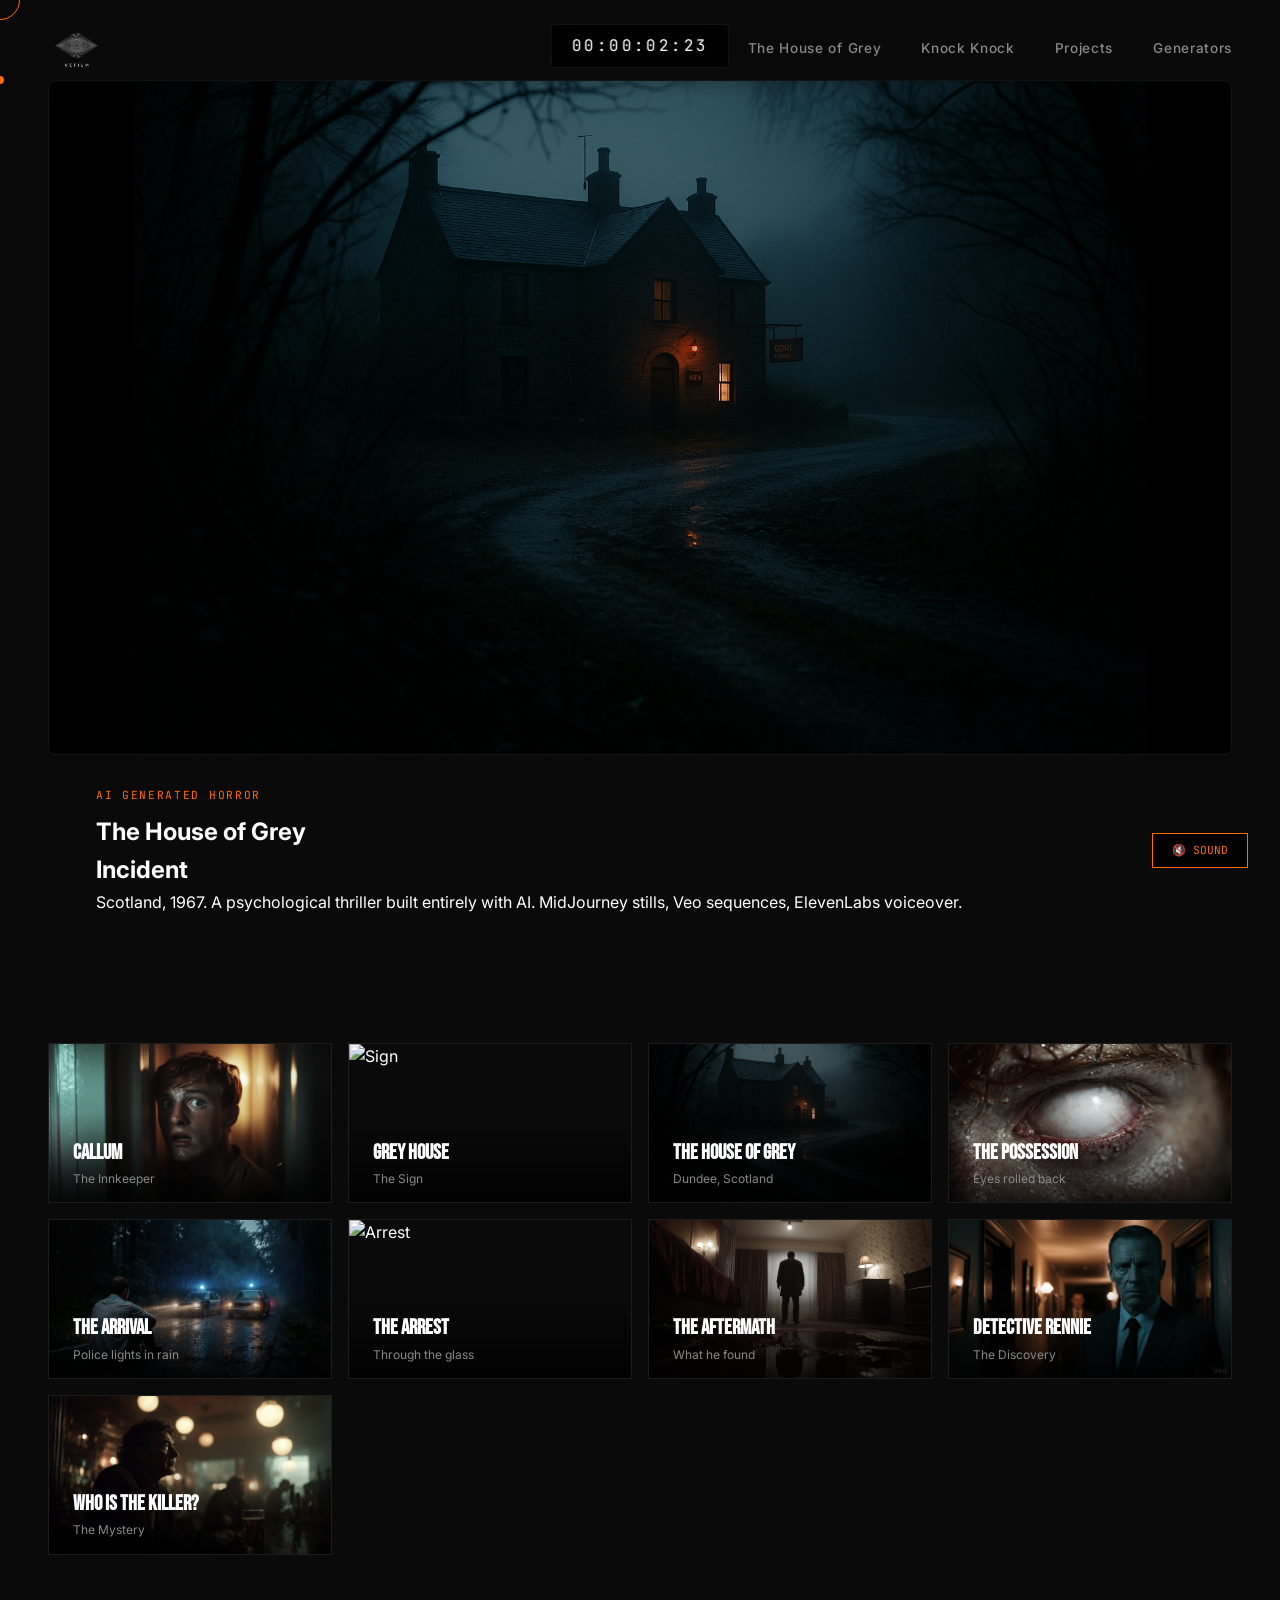
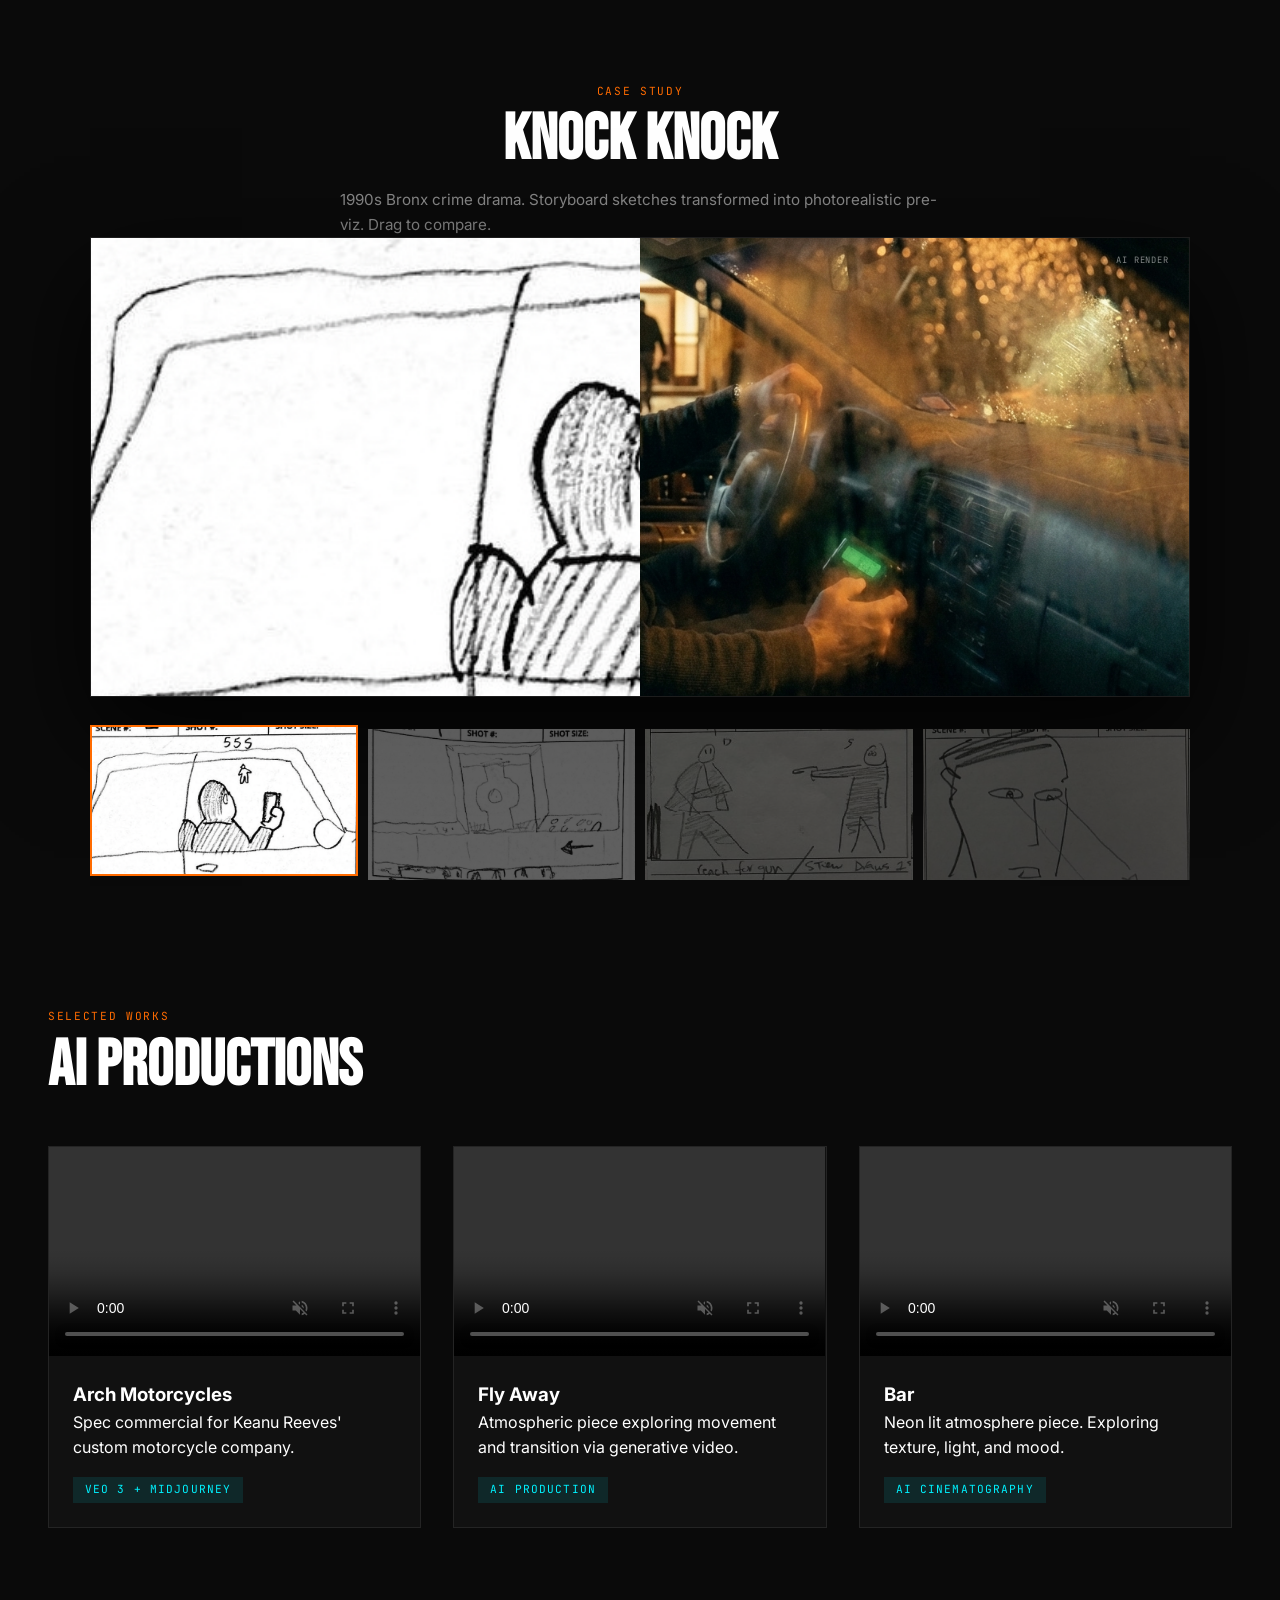
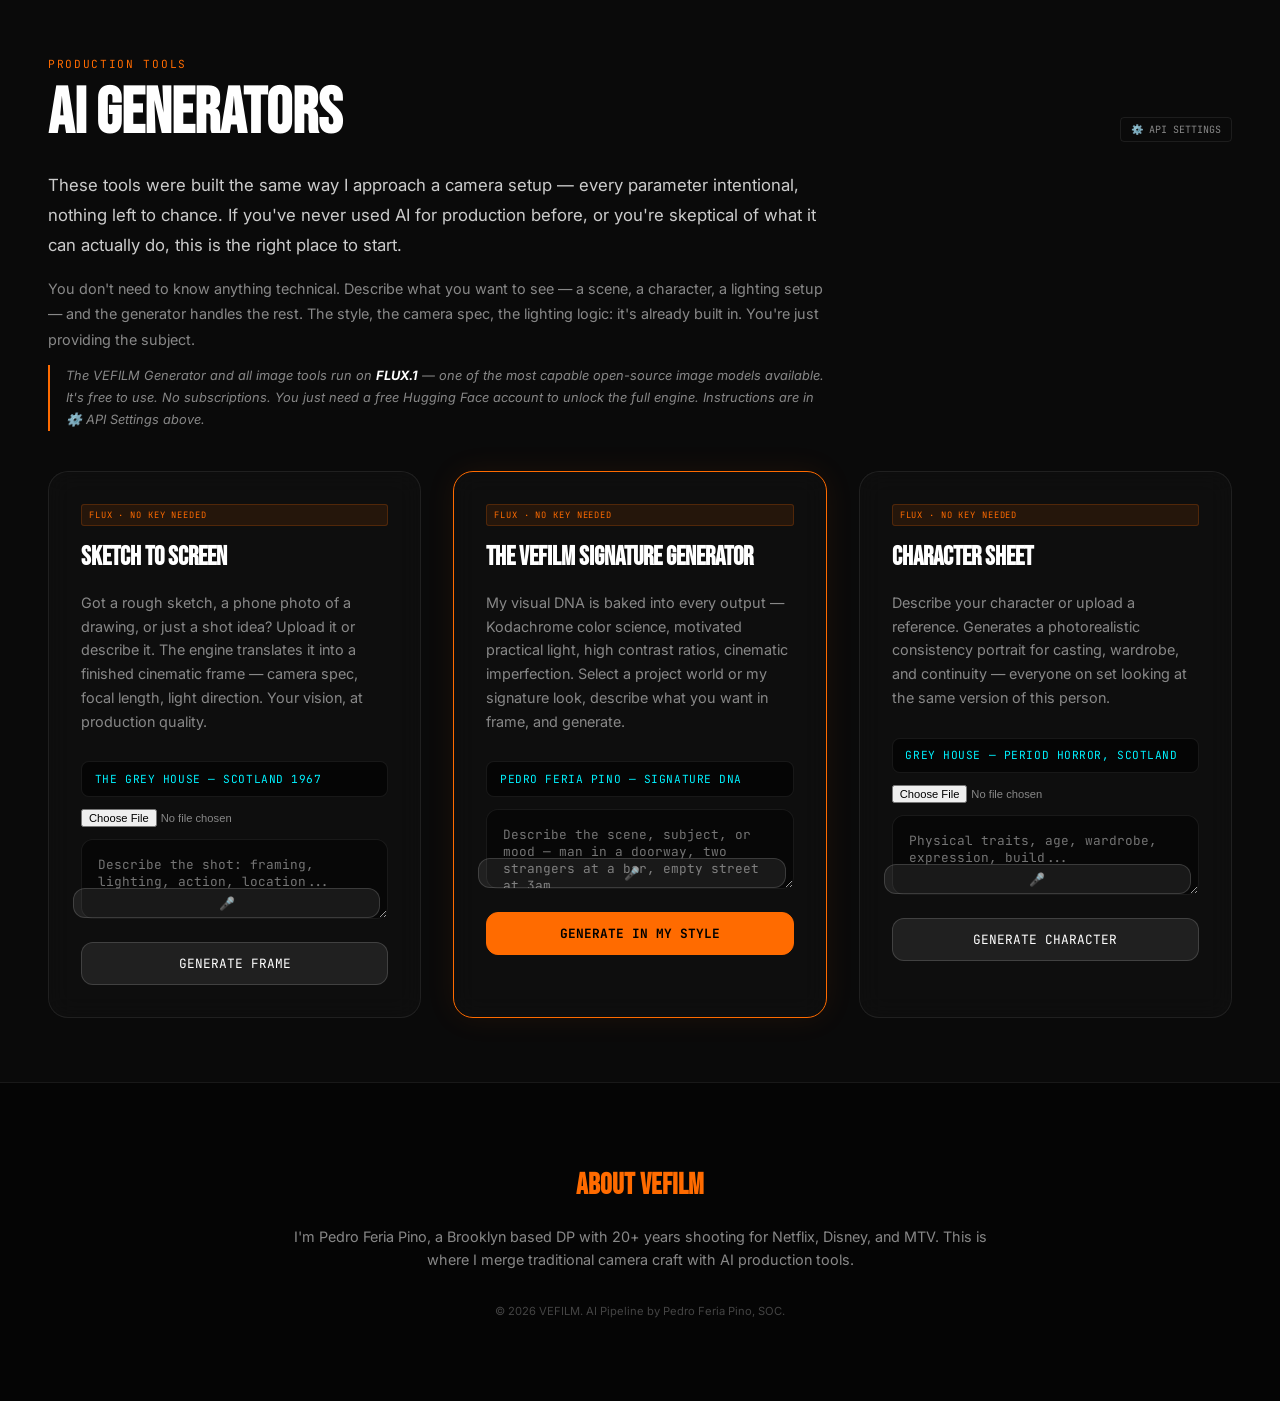
==== index_new.html @ ac631e42 "Consolidate to 3 generators, rename to VEFILM Signature, add voice input - Remove big VEFILM Generat" ====
<!DOCTYPE html>
<html lang="en">
<head>
    <meta charset="UTF-8">
    <meta name="viewport" content="width=device-width, initial-scale=1.0">
    <title>VEFILM | AI Production Pipeline</title>
    <link rel="preconnect" href="https://fonts.googleapis.com">
    <link rel="preconnect" href="https://fonts.gstatic.com" crossorigin>
    <link href="https://fonts.googleapis.com/css2?family=Bebas+Neue&family=Inter:wght@300;400;500;600&family=JetBrains+Mono:wght@400;500&display=swap" rel="stylesheet">
    <style>
        :root { 
            --bg: #0a0a0a; 
            --bg-card: #111; 
            --text: #fff; 
            --text-dim: #888; 
            --accent: #ff6b00; 
            --accent-teal: #00f2ff; 
            --border: rgba(255,255,255,0.08); 
        }
        * { margin: 0; padding: 0; box-sizing: border-box; }
        /* CINEMATIC FILM GRAIN OVERLAY */
        body::after {
            content: ""; position: fixed; top: 0; left: 0; width: 100%; height: 100%;
            background-image: url('https://upload.wikimedia.org/wikipedia/commons/7/76/1k_Grain_Noise.png');
            opacity: 0.04; pointer-events: none; z-index: 10000;
        }
        body { 
            font-family: 'Inter', sans-serif; 
            background: var(--bg); 
            color: var(--text); 
            line-height: 1.6; 
            overflow-x: hidden; 
            cursor: none; 
        }
        a, button, .thumb, .gen-card, .lookbook-item, .nav-links a { cursor: none; }
        video { cursor: default !important; }
        /* CUSTOM CURSOR */
        .cursor-dot { width: 8px; height: 8px; background: var(--accent); border-radius: 50%; position: fixed; pointer-events: none; z-index: 9999; transform: translate(-50%, -50%); }
        .cursor-ring { width: 40px; height: 40px; border: 1px solid var(--accent); border-radius: 50%; position: fixed; pointer-events: none; z-index: 9998; transform: translate(-50%, -50%); transition: width 0.2s, height 0.2s, border-color 0.2s; }
        .cursor-hover .cursor-dot { transform: translate(-50%, -50%) scale(1.5); background: var(--accent-teal); }
        .cursor-hover .cursor-ring { width: 50px; height: 50px; border-color: var(--accent-teal); }
        /* NAVIGATION */
        nav { position: fixed; top: 0; left: 0; right: 0; padding: 1.5rem 3rem; display: flex; justify-content: space-between; align-items: center; z-index: 1000; background: linear-gradient(to bottom, rgba(10,10,10,0.95), transparent); }
        .logo { height: 50px; }
        .nav-links { display: flex; gap: 2.5rem; }
        .nav-links a { color: var(--text-dim); text-decoration: none; font-size: 0.85rem; font-weight: 500; letter-spacing: 0.05em; transition: color 0.3s; }
        .nav-links a:hover { color: var(--text); }
        section { padding: 4rem 3rem; }
        .section-label { font-size: 0.7rem; color: var(--accent); letter-spacing: 0.15em; text-transform: uppercase; margin-bottom: 0.5rem; font-family: 'JetBrains Mono', monospace; }
        .section-title { font-family: 'Bebas Neue', sans-serif; font-size: clamp(2.5rem, 6vw, 4rem); line-height: 1; }
        .section-desc { color: var(--text-dim); max-width: 600px; margin-top: 1rem; font-size: 0.95rem; }
        /* HERO & VIDEO */
        .hero-video { position: relative; width: 100%; margin-top: 80px; padding: 0 3rem; }
        .hero-video video { width: 100%; max-height: 75vh; object-fit: contain; background: #000; display: block; border-radius: 8px; border: 1px solid var(--border); }
        .hero-info { padding: 2rem 3rem; }
        /* LOOKBOOK GRID */
        .lookbook-grid { display: grid; grid-template-columns: repeat(auto-fit, minmax(280px, 1fr)); gap: 1rem; margin-top: 2rem; }
        .lookbook-item { position: relative; overflow: hidden; aspect-ratio: 16/9; border: 1px solid var(--border); }
        .lookbook-item img { width: 100%; height: 100%; object-fit: cover; transition: transform 0.6s cubic-bezier(0.16, 1, 0.3, 1), filter 0.5s; filter: grayscale(0.4); }
        .lookbook-item:hover img { transform: scale(1.08); filter: grayscale(0); }
        .lookbook-caption { position: absolute; bottom: 0; left: 0; right: 0; padding: 1.5rem; background: linear-gradient(to top, rgba(0,0,0,0.9), transparent); transform: translateY(10px); transition: 0.3s; }
        .lookbook-item:hover .lookbook-caption { transform: translateY(0); }
        .lookbook-caption h4 { font-family: 'Bebas Neue', sans-serif; font-size: 1.3rem; }
        .lookbook-caption p { font-size: 0.75rem; color: var(--text-dim); }
        /* CONSOLE SLIDER */
        .console-section { padding: 4rem 3rem; display: flex; flex-direction: column; align-items: center; }
        .console { width: 100%; max-width: 1100px; aspect-ratio: 2.39/1; position: relative; border: 1px solid var(--border); overflow: hidden; box-shadow: 0 40px 100px rgba(0,0,0,0.8); touch-action: none; }
        .frame-before, .frame-after { position: absolute; inset: 0; background-size: cover; background-position: center; transition: background-image 0.4s ease; }
        .frame-after { clip-path: inset(0 0 0 50%); z-index: 2; border-left: 2px solid var(--accent); }
        .label-view { position: absolute; top: 15px; font-family: 'JetBrains Mono', monospace; font-size: 0.55rem; text-transform: uppercase; color: rgba(255,255,255,0.5); z-index: 10; pointer-events: none; letter-spacing: 0.1em; }
        .filmstrip { display: grid; grid-template-columns: repeat(4, 1fr); gap: 10px; width: 100%; max-width: 1100px; margin-top: 2rem; }
        .thumb { aspect-ratio: 16/9; background-size: cover; background-position: center; cursor: pointer; opacity: 0.35; transition: 0.3s; border: 2px solid transparent; }
        .thumb.active { opacity: 1; border-color: var(--accent); transform: translateY(-4px); }
        /* PROJECTS */
        .project-grid { display: grid; grid-template-columns: repeat(auto-fit, minmax(350px, 1fr)); gap: 2rem; margin-top: 3rem; }
        .project-card { background: var(--bg-card); border: 1px solid var(--border); overflow: hidden; transition: 0.3s; }
        .project-card:hover { border-color: var(--accent-teal); }
        .project-card video { width: 100%; aspect-ratio: 16/9; object-fit: cover; display: block; }
        .project-info { padding: 1.5rem; }
        .project-tag { display: inline-block; padding: 0.25rem 0.75rem; background: rgba(0,242,255,0.1); color: var(--accent-teal); font-size: 0.7rem; text-transform: uppercase; letter-spacing: 0.1em; margin-top: 1rem; font-family: 'JetBrains Mono', monospace; }
        /* GENERATORS */
        .gen-grid { display: grid; grid-template-columns: repeat(auto-fit, minmax(320px, 1fr)); gap: 2rem; margin-top: 3rem; }
        .gen-card { background: rgba(17,17,17,0.6); border: 1px solid var(--border); border-radius: 20px; padding: 2rem; transition: 0.3s; backdrop-filter: blur(12px); display: flex; flex-direction: column; }
        .gen-card:hover { border-color: var(--accent); background: rgba(20,20,20,0.8); }
        .gen-card h3 { font-family: 'Bebas Neue', sans-serif; font-size: 1.6rem; margin-bottom: 0.75rem; }
        .gen-card p { color: var(--text-dim); font-size: 0.9rem; margin-bottom: 1rem; }
        .gen-card textarea { width: 100%; background: rgba(0,0,0,0.5); border: 1px solid var(--border); border-radius: 12px; color: var(--text); padding: 1rem; font-family: 'JetBrains Mono', monospace; font-size: 0.8rem; resize: vertical; min-height: 80px; }
        .gen-card button { width: 100%; background: rgba(255,255,255,0.08); color: var(--text); border: 1px solid rgba(255,255,255,0.15); border-radius: 12px; padding: 0.75rem; font-family: 'JetBrains Mono', monospace; font-size: 0.8rem; text-transform: uppercase; margin-top: 1rem; transition: 0.3s; }
        .gen-card button:hover { background: var(--accent); color: #000; border-color: var(--accent); }
        /* GENERATOR OUTPUT & SETTINGS */
        .gen-output { background: #000; border: 1px solid var(--accent-teal); border-radius: 8px; padding: 1rem; margin-top: 1rem; display: none; position: relative; }
        .gen-output img { width: 100%; border-radius: 6px; display: block; }
        .gen-loader { text-align: center; padding: 2rem; font-family: 'JetBrains Mono', monospace; font-size: 0.7rem; color: var(--accent); letter-spacing: 0.15em; }
        @keyframes blink { 0%,100%{opacity:1} 50%{opacity:0.2} }
        .gen-loader { animation: blink 1.2s ease-in-out infinite; }
        .prompt-used { font-size: 0.6rem; color: #444; margin-top: 0.75rem; font-family: 'JetBrains Mono', monospace; line-height: 1.5; border-top: 1px solid #1a1a1a; padding-top: 0.75rem; }
        .gen-actions { display: flex; gap: 8px; margin-top: 0.75rem; }
        .copy-btn { background: var(--accent-teal); color: #000; border: none; padding: 5px 10px; font-size: 0.6rem; font-weight: bold; border-radius: 4px; }
        .regen-btn { background: transparent; border: 1px solid #333; color: #666; padding: 5px 10px; font-size: 0.6rem; font-family: 'JetBrains Mono', monospace; border-radius: 4px; }
        .regen-btn:hover { border-color: var(--accent); color: var(--accent); background: transparent; }

        #apiSettings { display:none; background:rgba(255,107,0,0.05); border:1px dashed var(--accent); padding:1.5rem; margin-top:1rem; border-radius:12px; }
        .style-select { width:100%; background:rgba(0,0,0,0.6); border:1px solid var(--border); border-radius:8px; color:var(--accent-teal); padding:0.6rem 0.8rem; font-family:'JetBrains Mono',monospace; font-size:0.7rem; text-transform:uppercase; letter-spacing:0.05em; margin-top:0.75rem; appearance:none; cursor:pointer; }
        .style-select:focus { outline:none; border-color:var(--accent); }
        .mic-btn { position:absolute; bottom:8px; right:8px; background:rgba(255,107,0,0.12); border:1px solid rgba(255,107,0,0.4); color:var(--accent); border-radius:50%; width:30px; height:30px; font-size:13px; padding:0; display:flex; align-items:center; justify-content:center; transition:0.2s; z-index:2; }
        .mic-btn:hover { background:var(--accent); color:#000; border-color:var(--accent); }
        .mic-btn.listening { background:var(--accent); color:#000; animation:blink 0.8s infinite; }
        .textarea-wrap { position:relative; margin-top:0.75rem; }
        .engine-badge { display:inline-block; font-family:'JetBrains Mono',monospace; font-size:0.55rem; letter-spacing:0.1em; text-transform:uppercase; padding:3px 7px; border-radius:3px; margin-bottom:0.75rem; }
        .badge-gemini { background:rgba(0,242,255,0.1); color:var(--accent-teal); border:1px solid rgba(0,242,255,0.2); }
        .badge-flux { background:rgba(255,107,0,0.1); color:var(--accent); border:1px solid rgba(255,107,0,0.2); }
        /* UTILS */
        .timecode { position: fixed; top: 1.5rem; left: 50%; transform: translateX(-50%); z-index: 1001; font-family: 'JetBrains Mono', monospace; font-size: 1rem; letter-spacing: 0.15em; background: rgba(0,0,0,0.8); color: var(--text); padding: 0.5rem 1.25rem; border-radius: 4px; border: 1px solid var(--border); backdrop-filter: blur(10px); }
        .audio-toggle { position: fixed; bottom: 2rem; right: 2rem; z-index: 1001; font-family: 'JetBrains Mono', monospace; font-size: 0.7rem; background: rgba(0,0,0,0.8); color: var(--accent); border: 1px solid var(--accent); padding: 0.6rem 1.2rem; cursor: pointer; }
        
        footer { padding: 5rem 3rem; text-align: center; border-top: 1px solid var(--border); background: #050505; }
        .bio h3 { font-family: 'Bebas Neue', sans-serif; font-size: 1.8rem; margin-bottom: 1rem; color: var(--accent); }
        .bio p { color: var(--text-dim); max-width: 700px; margin: 0 auto; font-size: 0.9rem; }
        @media (max-width: 900px) { .filmstrip { grid-template-columns: repeat(4, 1fr); } .console { aspect-ratio: 16/9; } .project-grid, .gen-grid { grid-template-columns: 1fr; } }
    </style>
</head>
<body>
    <div class="cursor-dot"></div>
    <div class="cursor-ring"></div>
    <div class="timecode" id="timecode">00:00:00:00</div>
    
    <audio id="ambience" loop>
        <source src="audio/ambience.mp3" type="audio/mpeg">
    </audio>
    <button class="audio-toggle" id="audioToggle" onclick="toggleAudio()">🔇 SOUND</button>
    
    <nav>
        <img src="Logo/Transparent Logo.png" alt="VEFILM" class="logo">
        <div class="nav-links">
            <a href="#greyhouse">The House of Grey</a>
            <a href="#knockknock">Knock Knock</a>
            <a href="#projects">Projects</a>
            <a href="#generators">Generators</a>
        </div>
    </nav>
    <!-- SECTION: GREY HOUSE -->
    <section id="greyhouse" class="hero-video">
        <video id="heroVideo" autoplay muted loop playsinline preload="auto" poster="images/GreyHouse/04_inn_exterior.png">
            <source src="videos/GreyHouse/TheGreyHouse_compressed.mp4" type="video/mp4">
        </video>
        <div class="hero-info">
            <p class="section-label">AI Generated Horror</p>
            <h1>The House of Grey<br>Incident</h1>
            <p>Scotland, 1967. A psychological thriller built entirely with AI. MidJourney stills, Veo sequences, ElevenLabs voiceover.</p>
        </div>
    </section>
    <!-- SECTION: LOOKBOOK -->
    <section>
        <div class="lookbook-grid">
            <div class="lookbook-item"><img src="images/GreyHouse/08_callum.png" alt="Callum"><div class="lookbook-caption"><h4>Callum</h4><p>The Innkeeper</p></div></div>
            <div class="lookbook-item"><img src="images/GreyHouse/02_sign.png" alt="Sign"><div class="lookbook-caption"><h4>Grey House</h4><p>The Sign</p></div></div>
            <div class="lookbook-item"><img src="images/GreyHouse/04_inn_exterior.png" alt="Inn"><div class="lookbook-caption"><h4>The House of Grey</h4><p>Dundee, Scotland</p></div></div>
            <div class="lookbook-item"><img src="images/GreyHouse/05_eyeball.png" alt="Eye"><div class="lookbook-caption"><h4>The Possession</h4><p>Eyes rolled back</p></div></div>
            <div class="lookbook-item"><img src="images/GreyHouse/03_police.png" alt="Police"><div class="lookbook-caption"><h4>The Arrival</h4><p>Police lights in rain</p></div></div>
            <div class="lookbook-item"><img src="images/GreyHouse/06_arrest.png" alt="Arrest"><div class="lookbook-caption"><h4>The Arrest</h4><p>Through the glass</p></div></div>
            <div class="lookbook-item"><img src="images/GreyHouse/07_blood.png" alt="Blood"><div class="lookbook-caption"><h4>The Aftermath</h4><p>What he found</p></div></div>
            <div class="lookbook-item"><img src="images/GreyHouse/01_shock.jpeg" alt="Detective"><div class="lookbook-caption"><h4>Detective Rennie</h4><p>The Discovery</p></div></div>
            <div class="lookbook-item"><img src="images/GreyHouse/10%20Who%20is%20the%20killer.png" alt="Killer"><div class="lookbook-caption"><h4>Who Is The Killer?</h4><p>The Mystery</p></div></div>
        </div>
    </section>
    <!-- SECTION: KNOCK KNOCK CONSOLE -->
    <section id="knockknock" class="console-section">
        <p class="section-label">Case Study</p>
        <h2 class="section-title">Knock Knock</h2>
        <p class="section-desc">1990s Bronx crime drama. Storyboard sketches transformed into photorealistic pre-viz. Drag to compare.</p>
        
        <div class="console" id="canvas">
            <span class="label-view" style="left: 20px;">Sketch</span>
            <span class="label-view" style="right: 20px;">AI Render</span>
            <div class="frame-before" id="sBefore" style="background-image: url('images/KnockKnock/Screenshot%202026-03-29%20232855.png');"></div>
            <div class="frame-after" id="sAfter" style="background-image: url('images/KnockKnock/Car_at_night_202603302050.jpeg');"></div>
        </div>
        <div class="filmstrip">
            <div class="thumb active" onclick="upd('Screenshot%202026-03-29%20232855.png', 'Car_at_night_202603302050.jpeg', this)" style="background-image: url('images/KnockKnock/Screenshot%202026-03-29%20232855.png');"></div>
            <div class="thumb" onclick="upd('Drone.png', 'Drone_2.png', this)" style="background-image: url('images/KnockKnock/Drone.png');"></div>
            <div class="thumb" onclick="upd('TheDraw.png', 'TheDraw2.png', this)" style="background-image: url('images/KnockKnock/TheDraw.png');"></div>
            <div class="thumb" onclick="upd('Screenshot%202026-03-30%20001406.png', 'Latino_male_looking_202603300019.jpeg', this)" style="background-image: url('images/KnockKnock/Screenshot%202026-03-30%20001406.png');"></div>
        </div>
    </section>
    <!-- SECTION: PROJECTS -->
    <section id="projects">
        <p class="section-label">Selected Works</p>
        <h2 class="section-title">AI Productions</h2>
        <div class="project-grid">
            <div class="project-card">
                <video muted loop playsinline controls preload="metadata">
                    <source src="videos/ArchMotorcycles/Arch_compressed.mp4" type="video/mp4">
                </video>
                <div class="project-info">
                    <h3>Arch Motorcycles</h3>
                    <p>Spec commercial for Keanu Reeves' custom motorcycle company.</p>
                    <span class="project-tag">Veo 3 + MidJourney</span>
                </div>
            </div>
            <div class="project-card">
                <video muted loop playsinline controls preload="metadata">
                    <source src="videos/FlyAway/FlyAway_compressed.mp4" type="video/mp4">
                </video>
                <div class="project-info">
                    <h3>Fly Away</h3>
                    <p>Atmospheric piece exploring movement and transition via generative video.</p>
                    <span class="project-tag">AI Production</span>
                </div>
            </div>
            <div class="project-card">
                <video muted loop playsinline controls preload="metadata">
                    <source src="videos/Bar/Bar_compressed.mp4" type="video/mp4">
                </video>
                <div class="project-info">
                    <h3>Bar</h3>
                    <p>Neon lit atmosphere piece. Exploring texture, light, and mood.</p>
                    <span class="project-tag">AI Cinematography</span>
                </div>
            </div>
        </div>
    </section>
    <!-- SECTION: GENERATORS -->
    <section id="generators">
        <p class="section-label">Production Tools</p>
        <div style="display: flex; justify-content: space-between; align-items: baseline;">
            <h2 class="section-title">AI Generators</h2>
            <button onclick="toggleSettings()" style="background:none; border:1px solid var(--border); color:var(--text-dim); padding: 5px 10px; font-family:'JetBrains Mono'; font-size:10px; border-radius:4px;">⚙️ API SETTINGS</button>
        </div>

        <!-- SECTION INTRO -->
        <div style="margin: 1.5rem 0 2.5rem 0; max-width: 780px;">
            <p style="font-size: 1.05rem; color: #ccc; line-height: 1.8; margin-bottom: 1rem;">
                These tools were built the same way I approach a camera setup — every parameter intentional, nothing left to chance. If you've never used AI for production before, or you're skeptical of what it can actually do, this is the right place to start.
            </p>
            <p style="font-size: 0.9rem; color: var(--text-dim); line-height: 1.75;">
                You don't need to know anything technical. Describe what you want to see — a scene, a character, a lighting setup — and the generator handles the rest. The style, the camera spec, the lighting logic: it's already built in. You're just providing the subject.
            </p>
            <p style="font-size: 0.8rem; color: var(--text-dim); line-height: 1.7; margin-top: 0.85rem; padding-left: 1rem; border-left: 2px solid var(--accent); font-style: italic;">
                The VEFILM Generator and all image tools run on <strong style="color:#fff;">FLUX.1</strong> — one of the most capable open-source image models available. It's free to use. No subscriptions. You just need a free Hugging Face account to unlock the full engine. Instructions are in ⚙️ API Settings above.
            </p>
        </div>

        <div id="apiSettings" style="display:none;">
            <div style="background: rgba(255,107,0,0.06); border: 1px solid rgba(255,107,0,0.25); border-radius: 12px; padding: 1.5rem; margin-bottom: 1.5rem;">
                <p style="font-size:0.9rem; color:#fff; font-weight:600; margin-bottom:0.5rem;">How to activate the full image engine — takes 2 minutes</p>
                <ol style="font-size:0.8rem; color:var(--text-dim); line-height:2; padding-left:1.2rem; margin-bottom:0;">
                    <li>Go to <a href="https://huggingface.co/settings/tokens" target="_blank" style="color:var(--accent-teal);">huggingface.co/settings/tokens</a> — create a free account if you don't have one</li>
                    <li>Click <strong style="color:#fff;">New Token</strong> → set access to <strong style="color:#fff;">Read</strong> → copy the token (it starts with <code style="color:var(--accent);">hf_</code>)</li>
                    <li>Paste it into the field below and hit <strong style="color:#fff;">Save HF Token</strong></li>
                    <li>That's it. Your key stays on your device — it never touches our server.</li>
                </ol>
            </div>

            <p style="font-size:0.75rem; color:var(--text-dim); margin-bottom:0.4rem;">
                <strong style="color:#fff;">HUGGING FACE TOKEN</strong> — unlocks FLUX.1 image generation across all tools. Free.
            </p>
            <input type="password" id="hfKeyInput" placeholder="Paste HF Token (hf_...)" style="width:100%; background:#000; border:1px solid var(--border); color:var(--accent-teal); padding:10px; margin-bottom:10px; font-family:'JetBrains Mono'; font-size:0.75rem; border-radius:6px;">
            <div style="display:flex; gap:8px; margin-bottom:1.25rem; align-items:center;">
                <button onclick="saveHFKey()" style="padding:5px 15px; background:var(--accent); color:#000; border:none; font-weight:bold; font-size:11px; border-radius:4px;">SAVE HF TOKEN</button>
                <button onclick="clearHFKey()" style="padding:5px 15px; background:transparent; color:var(--text-dim); border:1px solid var(--border); font-size:11px; border-radius:4px;">CLEAR</button>
                <span id="hfStatusBadge" style="font-family:'JetBrains Mono'; font-size:0.6rem; color:#444;"></span>
            </div>

            <p style="font-size:0.75rem; color:var(--text-dim); margin-bottom:0.4rem;">
                <strong style="color:#fff;">GEMINI KEY</strong> <span style="color:#555;">(optional)</span> — enables sketch-to-image analysis when you upload a photo or drawing. Free key at
                <a href="https://aistudio.google.com/" target="_blank" style="color:var(--accent-teal);">aistudio.google.com</a> → Get API Key.
            </p>
            <input type="password" id="userKeyInput" placeholder="Paste Gemini Key (AIza...)" style="width:100%; background:#000; border:1px solid var(--border); color:var(--accent-teal); padding:10px; margin-bottom:10px; font-family:'JetBrains Mono'; font-size:0.75rem; border-radius:6px;">
            <div style="display:flex; gap:8px; align-items:center;">
                <button onclick="saveUserKey()" style="padding:5px 15px; background:var(--accent); color:#000; border:none; font-weight:bold; font-size:11px; border-radius:4px;">SAVE GEMINI KEY</button>
                <button onclick="clearUserKey()" style="padding:5px 15px; background:transparent; color:var(--text-dim); border:1px solid var(--border); font-size:11px; border-radius:4px;">CLEAR</button>
                <span id="keyStatusBadge" style="font-family:'JetBrains Mono'; font-size:0.6rem; color:#444;"></span>
            </div>
        </div>
        <div class="gen-grid" style="margin-top:2rem;">
            <div class="gen-card">
                <span class="engine-badge" id="badge_sketch">LOADING...</span>
                <h3>Sketch to Screen</h3>
                <p style="line-height:1.65;">Got a rough sketch, a phone photo of a drawing, or just a shot idea? Upload it or describe it. The engine translates it into a finished cinematic frame — camera spec, focal length, light direction. Your vision, at production quality.</p>
                <select class="style-select" id="sketchStyle">
                    <option value="greyhouse">The Grey House — Scotland 1967</option>
                    <option value="knockknock">Knock Knock — 90s Bronx</option>
                    <option value="ichibonkiller">Ichibonkiller — Nihilistic</option>
                    <option value="neutral">Neutral — Pure Cinematic</option>
                </select>
                <input type="file" id="sketchFile" accept="image/*" style="margin-top:0.75rem; font-size: 0.7rem; color: #888;">
                <div class="textarea-wrap">
                    <textarea id="sketchInput" placeholder="Describe the shot: framing, lighting, action, location..."></textarea>
                    <button class="mic-btn" onclick="startMic('sketchInput', this)" title="Speak your prompt">🎤</button>
                </div>
                <button onclick="handleGenerate('sketch')">Generate Frame</button>
                <div class="gen-output" id="sketchOutput"></div>
            </div>
            <div class="gen-card" style="border-color: var(--accent); box-shadow: 0 0 30px rgba(255,107,0,0.08);">
                <span class="engine-badge" id="badge_cinematic">LOADING...</span>
                <h3>The VEFILM Signature Generator</h3>
                <p style="line-height:1.65;">My visual DNA is baked into every output — Kodachrome color science, motivated practical light, high contrast ratios, cinematic imperfection. Select a project world or my signature look, describe what you want in frame, and generate.</p>
                <select class="style-select" id="cinematicStyle">
                    <option value="cinematic">Pedro Feria Pino — Signature DNA</option>
                    <option value="greyhouse">The Grey House — Scotland 1967 Horror</option>
                    <option value="knockknock">Knock Knock — 90s Bronx Neon</option>
                    <option value="ichibonkiller">Ichibonkiller — Cold Nihilism</option>
                </select>
                <div class="textarea-wrap">
                    <textarea id="cinematicInput" placeholder="Describe the scene, subject, or mood — man in a doorway, two strangers at a bar, empty street at 3am..."></textarea>
                    <button class="mic-btn" onclick="startMic('cinematicInput', this)" title="Speak your prompt">🎤</button>
                </div>
                <button onclick="handleGenerate('cinematic')" style="background:var(--accent); color:#000; border-color:var(--accent); font-weight:bold;">Generate in My Style</button>
                <div class="gen-output" id="cinematicOutput"></div>
            </div>
            <div class="gen-card">
                <span class="engine-badge" id="badge_character">LOADING...</span>
                <h3>Character Sheet</h3>
                <p style="line-height:1.65;">Describe your character or upload a reference. Generates a photorealistic consistency portrait for casting, wardrobe, and continuity — everyone on set looking at the same version of this person.</p>
                <select class="style-select" id="characterStyle">
                    <option value="character_greyhouse">Grey House — Period Horror, Scotland 1967</option>
                    <option value="character_knockknock">Knock Knock — 90s Bronx Street</option>
                    <option value="character_ichibonkiller">Ichibonkiller — Detached / Nihilistic</option>
                    <option value="character_neutral">Neutral — Clean Reference Sheet</option>
                </select>
                <input type="file" id="characterFile" accept="image/*" style="margin-top:0.75rem; font-size: 0.7rem; color: #888;">
                <div class="textarea-wrap">
                    <textarea id="characterInput" placeholder="Physical traits, age, wardrobe, expression, build..."></textarea>
                    <button class="mic-btn" onclick="startMic('characterInput', this)" title="Speak your prompt">🎤</button>
                </div>
                <button onclick="handleGenerate('character')">Generate Character</button>
                <div class="gen-output" id="characterOutput"></div>
            </div>
        </div>
    </section>
    <footer>
        <div class="bio">
            <h3>About VEFILM</h3>
            <p>I'm Pedro Feria Pino, a Brooklyn based DP with 20+ years shooting for Netflix, Disney, and MTV. This is where I merge traditional camera craft with AI production tools.</p>
        </div>
        <p style="margin-top:2rem; font-size:0.7rem; color:#444;">&copy; 2026 VEFILM. AI Pipeline by Pedro Feria Pino, SOC.</p>
    </footer>
    <script>
        // --- API & SETTINGS ---
        function getGeminiKey() { return localStorage.getItem('vefilm_user_key') || ''; }
        function getHFKey() { return localStorage.getItem('vefilm_hf_key') || ''; }

        function toggleSettings() {
            const p = document.getElementById('apiSettings');
            p.style.display = p.style.display === 'none' ? 'block' : 'none';
        }
        function saveUserKey() {
            const val = document.getElementById('userKeyInput').value.trim();
            if (val.startsWith('AIza')) {
                localStorage.setItem('vefilm_user_key', val);
                updateEngineBadges();
                document.getElementById('keyStatusBadge').textContent = '✓ GEMINI ACTIVE';
                document.getElementById('keyStatusBadge').style.color = '#00f2ff';
            } else { alert("Invalid key — should start with AIza..."); }
        }
        function clearUserKey() {
            localStorage.removeItem('vefilm_user_key');
            updateEngineBadges();
            document.getElementById('keyStatusBadge').textContent = '';
        }
        function saveHFKey() {
            const val = document.getElementById('hfKeyInput').value.trim();
            if (val.startsWith('hf_')) {
                localStorage.setItem('vefilm_hf_key', val);
                updateEngineBadges();
                document.getElementById('hfStatusBadge').textContent = '✓ HF TOKEN ACTIVE';
                document.getElementById('hfStatusBadge').style.color = '#00f2ff';
            } else { alert("Invalid token — should start with hf_..."); }
        }
        function clearHFKey() {
            localStorage.removeItem('vefilm_hf_key');
            updateEngineBadges();
            document.getElementById('hfStatusBadge').textContent = '';
        }
        function updateEngineBadges() {
            const hasHF = !!getHFKey();
            const hasGemini = !!getGeminiKey();
            ['sketch','cinematic','character'].forEach(t => {
                const b = document.getElementById(`badge_${t}`);
                if (!b) return;
                if (hasHF) {
                    b.textContent = 'FLUX.1 · HF ENGINE';
                    b.className = 'engine-badge badge-gemini';
                } else if (hasGemini) {
                    b.textContent = 'GEMINI IMAGEN';
                    b.className = 'engine-badge badge-gemini';
                } else {
                    b.textContent = 'FLUX · NO KEY NEEDED';
                    b.className = 'engine-badge badge-flux';
                }
            });
            // restore HF badge text on load if key exists
            if (hasHF) {
                document.getElementById('hfStatusBadge') && (document.getElementById('hfStatusBadge').textContent = '✓ HF TOKEN ACTIVE', document.getElementById('hfStatusBadge').style.color = '#00f2ff');
            }
        }
        updateEngineBadges();
        // --- CURSOR ---
        const dot = document.querySelector('.cursor-dot');
        const ring = document.querySelector('.cursor-ring');
        let mouseX = 0, mouseY = 0, ringX = 0, ringY = 0;
        document.addEventListener('mousemove', (e) => { 
            mouseX = e.clientX; mouseY = e.clientY; 
            dot.style.left = mouseX + 'px'; dot.style.top = mouseY + 'px'; 
        });
        function animateRing() { 
            ringX += (mouseX - ringX) * 0.15; ringY += (mouseY - ringY) * 0.15; 
            ring.style.left = ringX + 'px'; ring.style.top = ringY + 'px'; 
            requestAnimationFrame(animateRing); 
        }
        animateRing();
        document.querySelectorAll('a, button, .thumb, .gen-card').forEach(el => {
            el.addEventListener('mouseenter', () => document.body.classList.add('cursor-hover'));
            el.addEventListener('mouseleave', () => document.body.classList.remove('cursor-hover'));
        });
        // --- CONSOLE SLIDER ---
        const canvas = document.getElementById('canvas');
        const sAfter = document.getElementById('sAfter');
        const moveHandler = (e) => {
            const rect = canvas.getBoundingClientRect();
            const clientX = e.touches ? e.touches[0].clientX : e.clientX;
            const x = ((clientX - rect.left) / rect.width) * 100;
            sAfter.style.clipPath = `inset(0 0 0 ${Math.max(0, Math.min(100, x))}%)`;
        };
        canvas.addEventListener('mousemove', moveHandler);
        canvas.addEventListener('touchmove', moveHandler);
        function upd(sketch, render, el) {
            document.getElementById('sBefore').style.backgroundImage = `url('images/KnockKnock/${sketch}')`;
            document.getElementById('sAfter').style.backgroundImage = `url('images/KnockKnock/${render}')`;
            document.querySelectorAll('.thumb').forEach(t => t.classList.remove('active'));
            el.classList.add('active');
            sAfter.style.clipPath = 'inset(0 0 0 50%)';
        }
        // --- STYLE DNA — Pedro Feria Pino Visual Language ---
        const STYLE_DNA = {
            // PROJECT LOOKS
            greyhouse: `Scotland 1967 period psychological horror, cold blue-grey diffused fog light, motivated tungsten interior warmth against frigid exterior, practical candle and fireplace sources, stone walls with moisture and age, Victorian inn architecture, Kodak Vision3 500T film stock, ARRI Alexa 35, 35mm Master Prime, 2.39:1 anamorphic widescreen, shallow depth of field, inverse square law falloff creating deep shadow pools, heavy 35mm film grain, desaturated blues and slate greens with isolated warm amber split tones, surface imperfection on every texture — cracked plaster, worn wood, damp stone, photorealistic cinematic film still, no CGI quality, no watermarks`,

            knockknock: `1990s South Bronx New York crime drama, amber sodium vapor streetlight at 2200K saturating everything in orange-gold, opposing deep navy blue shadows with zero fill, wet pavement reflections of neon signs, chain-link fences, graffiti-covered brick, urban decay texture, Kodak Vision3 500T, 35mm Master Prime, 2.39:1, high contrast motivated practical sources only, deep crushed blacks, no ambient fill, film grain heavy, gritty tactile surfaces, era-accurate wardrobe and props, photorealistic cinematic film still, no watermarks`,

            ichibonkiller: `cold detached nihilistic atmosphere, extreme ratio lighting 8:1 or higher, single hard source creating sharp shadow geometry, near-black void backgrounds with no detail, philosophical dread, deliberately desaturated palette approaching monochrome, isolated subject commanding empty negative space, clinical observational framing, no warmth no comfort, slow implied movement, existential weight, Kodak Double-X film stock aesthetic, 2.39:1, deep focus or extreme shallow focus no middle ground, photorealistic, no watermarks`,

            neutral: `cinematic photorealistic film still, ARRI Alexa 35 camera, 35mm ARRI Master Prime lens, Kodak Vision3 500T film stock, 2.39:1 anamorphic aspect ratio, shallow depth of field with natural focus breathing, motivated practical lighting sources only, inverse square law falloff, warm to cool lighting contrast, film grain texture, imperfect surfaces with pores dust wear haze, hyper-detailed, no CGI quality, no watermarks`,

            // IMAGE ENGINE
            cinematic: `Pedro Feria Pino signature cinematic look, Kodachrome 64 film stock color science, warm golden highlights at 3200K, deeply crushed blacks with no detail in shadows, anamorphic horizontal lens character and subtle barrel distortion, slight horizontal flares from practical sources, controlled vignette, 2.39:1 widescreen, motivated practical lighting, heavy 35mm film grain texture, imperfect surfaces everywhere — scratches dust fingerprints, hyper-detailed photorealistic, cinematic depth layers, no digital look, no watermarks`,

            // CHARACTER SHEETS
            character_greyhouse: `character reference portrait for 1967 Scotland period horror production, three-quarter medium shot from waist up, photorealistic face with full skin texture — pores lines asymmetry, practical tungsten rim light with cold blue ambient fill creating warm-cold split, dark stone wall background slightly out of focus, era-accurate wardrobe in detail, neutral expression holding subtext, sharp full-face focus, film grain, Kodak Vision3 500T color science, ARRI Alexa 35, no motion blur, production reference quality, no watermarks`,

            character_knockknock: `character reference portrait for 1990s Bronx crime drama production, three-quarter medium shot, photorealistic skin texture and facial detail, amber sodium vapor key light at 2200K, deep navy shadow side with zero fill, urban background slightly defocused, era-accurate 90s wardrobe in full detail, neutral watchful expression, sharp focus face and wardrobe, heavy film grain, Kodak Vision3 500T color, no motion blur, production reference quality, no watermarks`,

            character_ichibonkiller: `character reference portrait for nihilistic philosophical narrative, three-quarter medium shot, photorealistic face with clinical detail, single hard directional key light 90 degrees off axis, complete shadow on opposite side, near-black void background, detached blank expression, contemporary wardrobe in muted tones, sharp focus on face, deliberately desaturated palette, no warmth in color grade, film grain, no motion blur, production reference quality, no watermarks`,

            character_neutral: `character consistency reference sheet, three-quarter medium shot waist up, photorealistic face with full skin texture — pores asymmetry natural imperfection, clean cinematic studio lighting key and subtle rim, neutral dark background, sharp focus across entire frame, wardrobe fully visible and detailed, neutral expression, no motion blur, production reference quality, ARRI Alexa aesthetic, no watermarks`
        };

        // --- GENERATOR ENGINE ---
        async function getBase64(file) {
            return new Promise(resolve => {
                const reader = new FileReader();
                reader.readAsDataURL(file);
                reader.onload = () => resolve(reader.result.split(',')[1]);
            });
        }

        // HuggingFace FLUX.1-schnell — direct API, user's own token
        async function generateWithHF(prompt) {
            const token = getHFKey();
            if (!token) return null;
            const resp = await fetch(
                'https://api-inference.huggingface.co/models/black-forest-labs/FLUX.1-schnell',
                {
                    method: 'POST',
                    headers: { 'Authorization': `Bearer ${token}`, 'Content-Type': 'application/json' },
                    body: JSON.stringify({ inputs: prompt })
                }
            );
            if (!resp.ok) throw new Error(`HF API error ${resp.status} — check token or wait 10s`);
            const blob = await resp.blob();
            return URL.createObjectURL(blob);
        }

        // Gemini 2.0 Flash — actual image generation (requires key)
        async function generateWithGemini(prompt, imageFile) {
            const key = getGeminiKey();
            if (!key) return null;
            const parts = [{ text: `Generate a photorealistic image: ${prompt}` }];
            if (imageFile) {
                const b64 = await getBase64(imageFile);
                parts.push({ inline_data: { mime_type: imageFile.type, data: b64 } });
            }
            const resp = await fetch(
                `https://generativelanguage.googleapis.com/v1beta/models/gemini-2.0-flash-preview-image-generation:generateContent?key=${key}`,
                {
                    method: 'POST',
                    headers: { 'Content-Type': 'application/json' },
                    body: JSON.stringify({
                        contents: [{ parts }],
                        generationConfig: { responseModalities: ['IMAGE', 'TEXT'] }
                    })
                }
            );
            const data = await resp.json();
            if (data.error) throw new Error(data.error.message);
            const imgPart = data.candidates?.[0]?.content?.parts?.find(p => p.inlineData);
            if (!imgPart) throw new Error('No image returned from Gemini.');
            return `data:${imgPart.inlineData.mimeType};base64,${imgPart.inlineData.data}`;
        }

        // Pollinations FLUX — fallback, no key needed, fetch-based for reliability
        async function generateWithPollinations(prompt, isPortrait) {
            const seed = Math.floor(Math.random() * 999999);
            const w = isPortrait ? 720 : 1280;
            const h = isPortrait ? 960 : 720;
            // Trim prompt to avoid URL length failures (keep first 500 chars of DNA)
            const trimmed = prompt.length > 500 ? prompt.substring(0, 500) : prompt;
            const url = `https://image.pollinations.ai/prompt/${encodeURIComponent(trimmed)}?width=${w}&height=${h}&nologo=true&model=flux&seed=${seed}&enhance=true`;
            const resp = await fetch(url);
            if (!resp.ok) throw new Error(`Pollinations ${resp.status}`);
            const blob = await resp.blob();
            return URL.createObjectURL(blob);
        }

        // Build full styled prompt from input + style DNA
        function buildPrompt(type, userText, styleDNAKey) {
            const dna = STYLE_DNA[styleDNAKey] || '';
            if (type === 'sketch') {
                return `${userText ? userText + ', ' : ''}${dna}`;
            } else if (type === 'cinematic') {
                return `${userText ? userText + ', ' : ''}${dna}`;
            } else {
                // character — portrait
                return `${userText ? userText + ', ' : ''}${dna}`;
            }
        }

        function renderOutput(type, imgSrc, prompt, isDataUrl) {
            const outputDiv = document.getElementById(`${type}Output`);
            if (isDataUrl) {
                outputDiv.innerHTML = `
                    <img src="${imgSrc}" alt="Generated" style="width:100%; border-radius:6px; display:block;">
                    <div class="prompt-used" id="prompt_${type}">${prompt}</div>
                    <div class="gen-actions" id="actions_${type}">
                        <button class="copy-btn" onclick="copyPrompt('${type}')">COPY PROMPT</button>
                        <button class="regen-btn" onclick="handleGenerate('${type}')">REGENERATE</button>
                    </div>`;
            } else {
                outputDiv.innerHTML = `
                    <div class="gen-loader" id="loader_${type}">DEVELOPING FRAME...</div>
                    <img src="${imgSrc}" alt="Generated" style="width:100%; border-radius:6px; display:none;"
                        onload="document.getElementById('loader_${type}').style.display='none'; this.style.display='block';"
                        onerror="document.getElementById('loader_${type}').textContent='Generation failed — try again.'; document.getElementById('loader_${type}').style.color='#c45c3e';">
                    <div class="prompt-used" id="prompt_${type}">${prompt}</div>
                    <div class="gen-actions" id="actions_${type}">
                        <button class="copy-btn" onclick="copyPrompt('${type}')">COPY PROMPT</button>
                        <button class="regen-btn" onclick="handleGenerate('${type}')">REGENERATE</button>
                    </div>`;
            }
        }

        async function handleGenerate(type) {
            const inputEl = document.getElementById(`${type}Input`);
            const fileInput = document.getElementById(`${type}File`);
            const styleEl = document.getElementById(`${type}Style`);
            const file = fileInput ? fileInput.files[0] : null;
            const outputDiv = document.getElementById(`${type}Output`);
            const styleDNAKey = styleEl ? styleEl.value : type;
            const isPortrait = type === 'character';

            if (!inputEl.value && !file) return alert('Enter a description or upload an image.');

            outputDiv.style.display = 'block';
            outputDiv.innerHTML = '<div class="gen-loader">DEVELOPING FRAME...</div>';

            const styledPrompt = buildPrompt(type, inputEl.value, styleDNAKey);

            // Priority: HF → Gemini → Pollinations
            if (getHFKey()) {
                outputDiv.innerHTML = '<div class="gen-loader">FLUX.1 ENGINE — DEVELOPING FRAME...</div>';
                try {
                    const imgUrl = await generateWithHF(styledPrompt);
                    renderOutput(type, imgUrl, styledPrompt, true);
                    return;
                } catch(e) {
                    outputDiv.innerHTML = `<div class="gen-loader">HF error — switching to Gemini...</div>`;
                    await new Promise(r => setTimeout(r, 1200));
                }
            }
            if (getGeminiKey()) {
                outputDiv.innerHTML = '<div class="gen-loader">GEMINI ENGINE — DEVELOPING FRAME...</div>';
                try {
                    const imgDataUrl = await generateWithGemini(styledPrompt, file);
                    renderOutput(type, imgDataUrl, styledPrompt, true);
                    return;
                } catch(e) {
                    outputDiv.innerHTML = `<div class="gen-loader">Gemini failed — switching to FLUX...</div>`;
                    await new Promise(r => setTimeout(r, 1000));
                }
            }
            // Fallback: Pollinations (no key required)
            outputDiv.innerHTML = '<div class="gen-loader">FLUX ENGINE ACTIVE — No key needed. Generating... (15–30 sec)</div>';
            try {
                const imgUrl = await generateWithPollinations(styledPrompt, isPortrait);
                renderOutput(type, imgUrl, styledPrompt, true);
            } catch(e) {
                outputDiv.innerHTML = `<div class="gen-loader" style="color:#c45c3e;">Generation failed — check your connection or try again. (${e.message})</div>`;
            }
        }

        // --- MIC / VOICE INPUT ---
        function startMic(textareaId, btn) {
            const SR = window.SpeechRecognition || window.webkitSpeechRecognition;
            if (!SR) return alert('Voice input not supported in this browser. Try Chrome.');
            const recognition = new SR();
            recognition.lang = 'en-US';
            recognition.continuous = false;
            recognition.interimResults = false;
            if (btn) btn.classList.add('listening');
            recognition.onresult = (e) => {
                const transcript = e.results[0][0].transcript;
                const ta = document.getElementById(textareaId);
                if (ta) ta.value = transcript;
                if (btn) btn.classList.remove('listening');
            };
            recognition.onerror = () => { if (btn) btn.classList.remove('listening'); };
            recognition.onend = () => { if (btn) btn.classList.remove('listening'); };
            recognition.start();
        }

        // Force-play hero video — handles browsers that block autoplay
        (function() {
            const vid = document.getElementById('heroVideo');
            if (!vid) return;
            const tryPlay = () => vid.play().catch(() => {});
            vid.addEventListener('canplay', tryPlay, { once: true });
            tryPlay();
        })();

        function copyPrompt(type) {
            const el = document.getElementById(`prompt_${type}`);
            if (!el) return;
            navigator.clipboard.writeText(el.textContent);
            const btn = document.querySelector(`#actions_${type} .copy-btn`);
            if (btn) { btn.textContent = 'COPIED'; setTimeout(() => btn.textContent = 'COPY PROMPT', 2000); }
        }
        // --- UTILS ---
        const tcEl = document.getElementById('timecode');
        const startTime = Date.now();
        function updateTimecode() {
            const elapsed = Date.now() - startTime;
            const hrs = String(Math.floor(elapsed / 3600000)).padStart(2, '0');
            const mins = String(Math.floor((elapsed % 3600000) / 60000)).padStart(2, '0');
            const secs = String(Math.floor((elapsed % 60000) / 1000)).padStart(2, '0');
            const frames = String(Math.floor((elapsed % 1000) / 41.67)).padStart(2, '0');
            tcEl.textContent = `${hrs}:${mins}:${secs}:${frames}`;
            requestAnimationFrame(updateTimecode);
        }
        updateTimecode();
        const ambience = document.getElementById('ambience');
        const audioBtn = document.getElementById('audioToggle');
        let audioPlaying = false;
        function toggleAudio() {
            if (audioPlaying) { ambience.pause(); audioBtn.textContent = '🔇 SOUND'; }
            else { ambience.volume = 0.3; ambience.play(); audioBtn.textContent = '🔊 SOUND'; }
            audioPlaying = !audioPlaying;
        }
    </script>
</body>
</html>
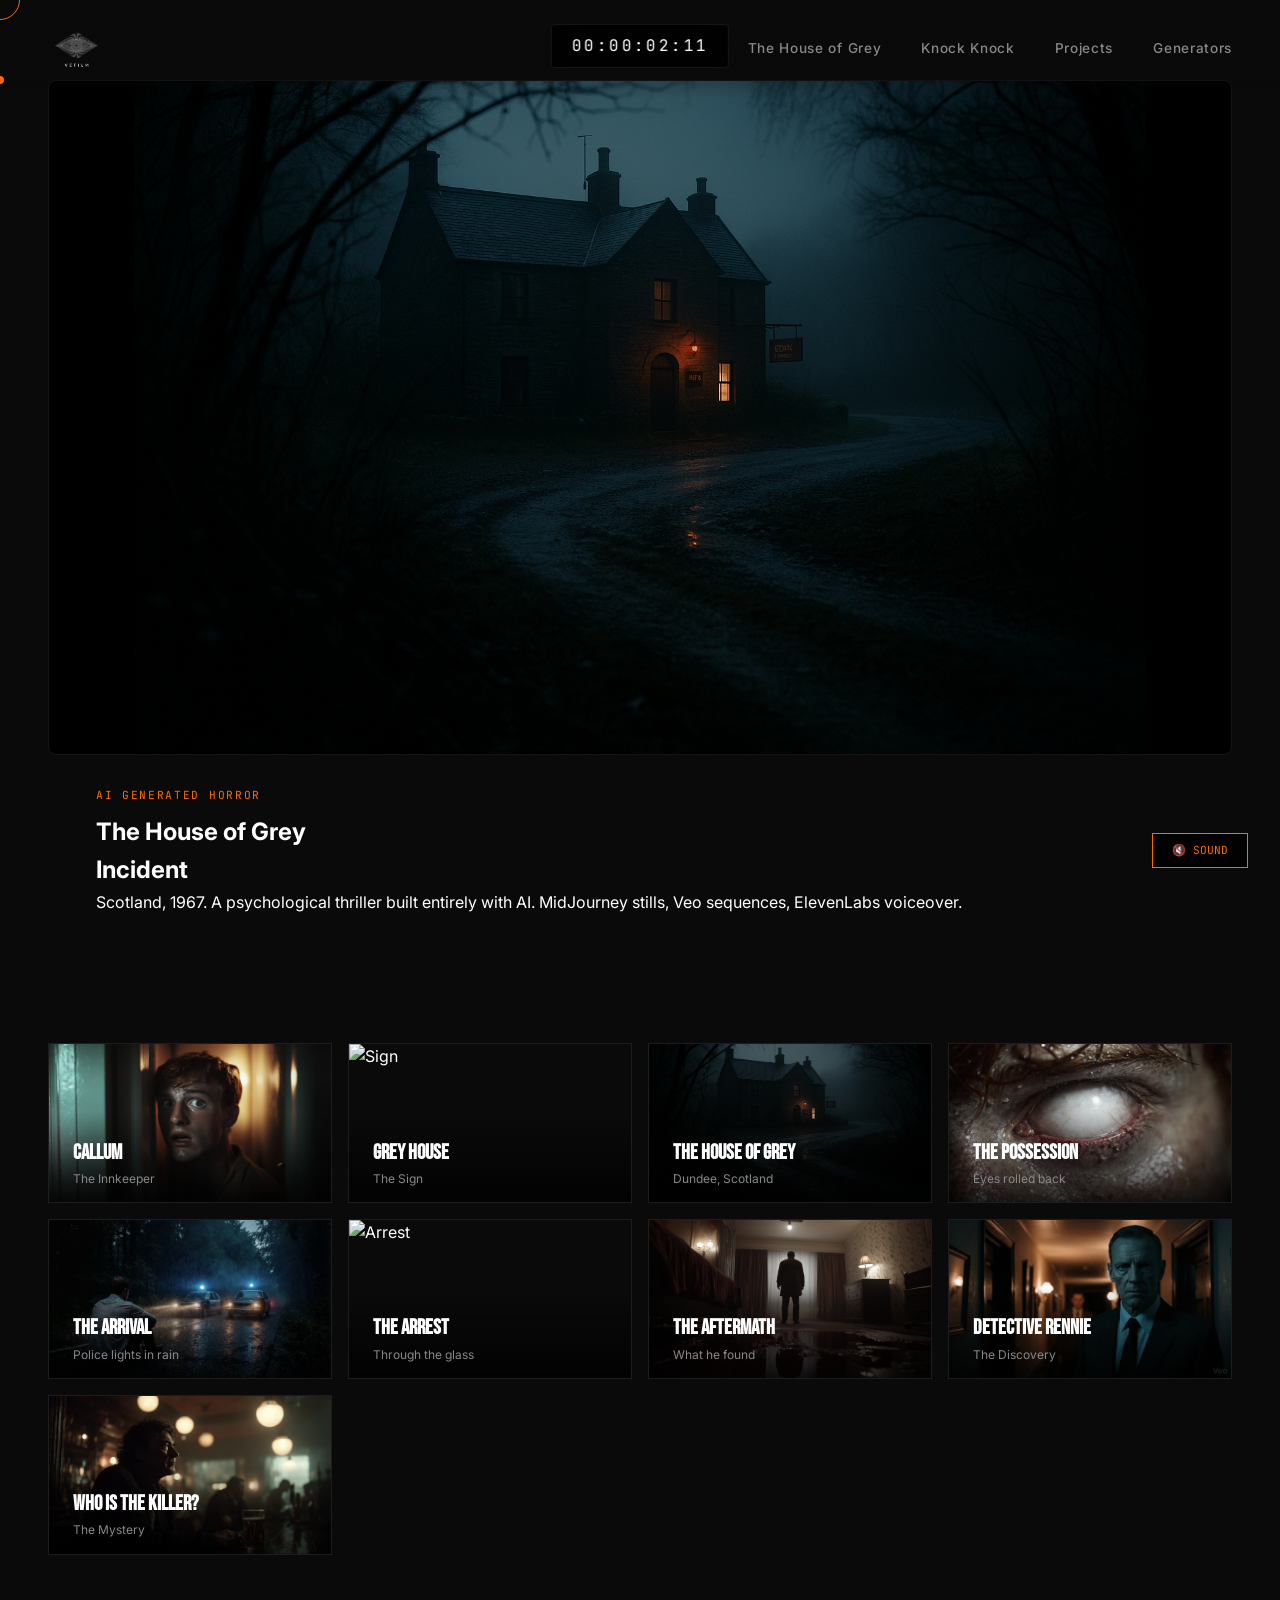
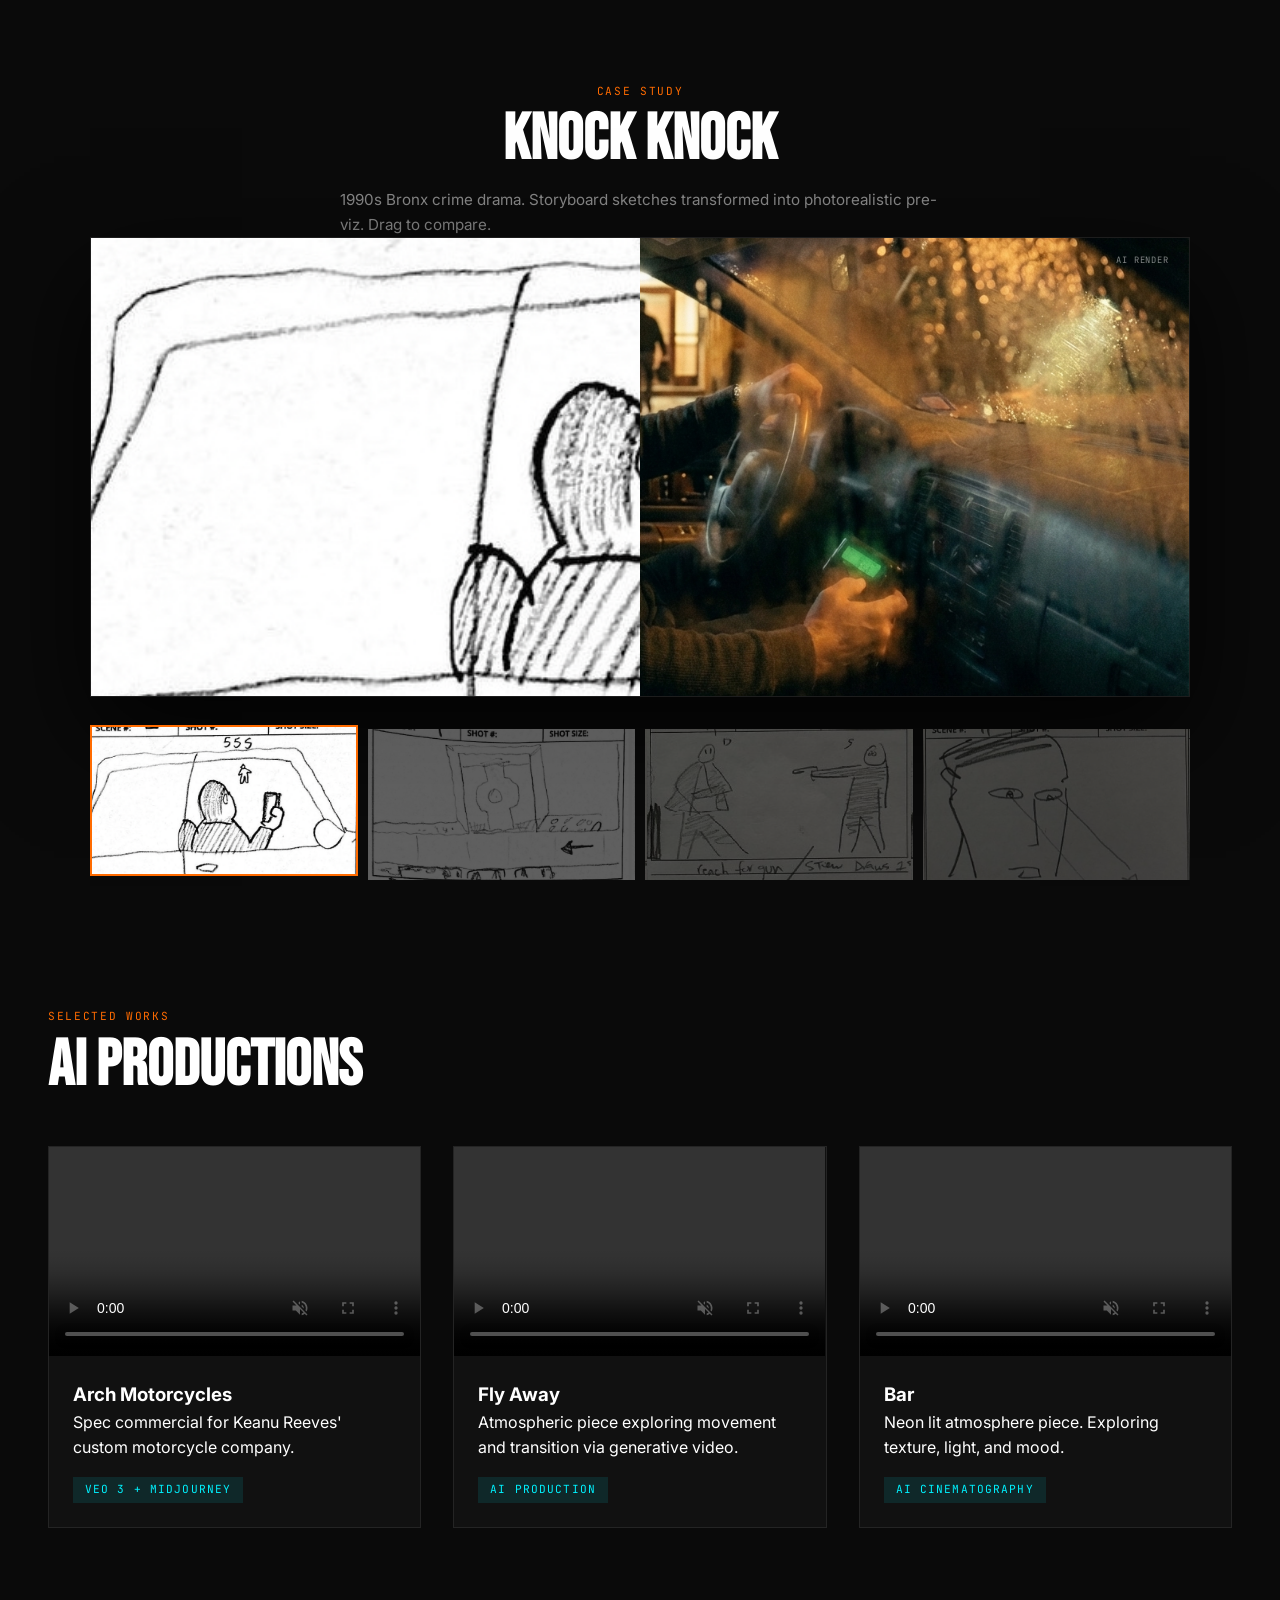
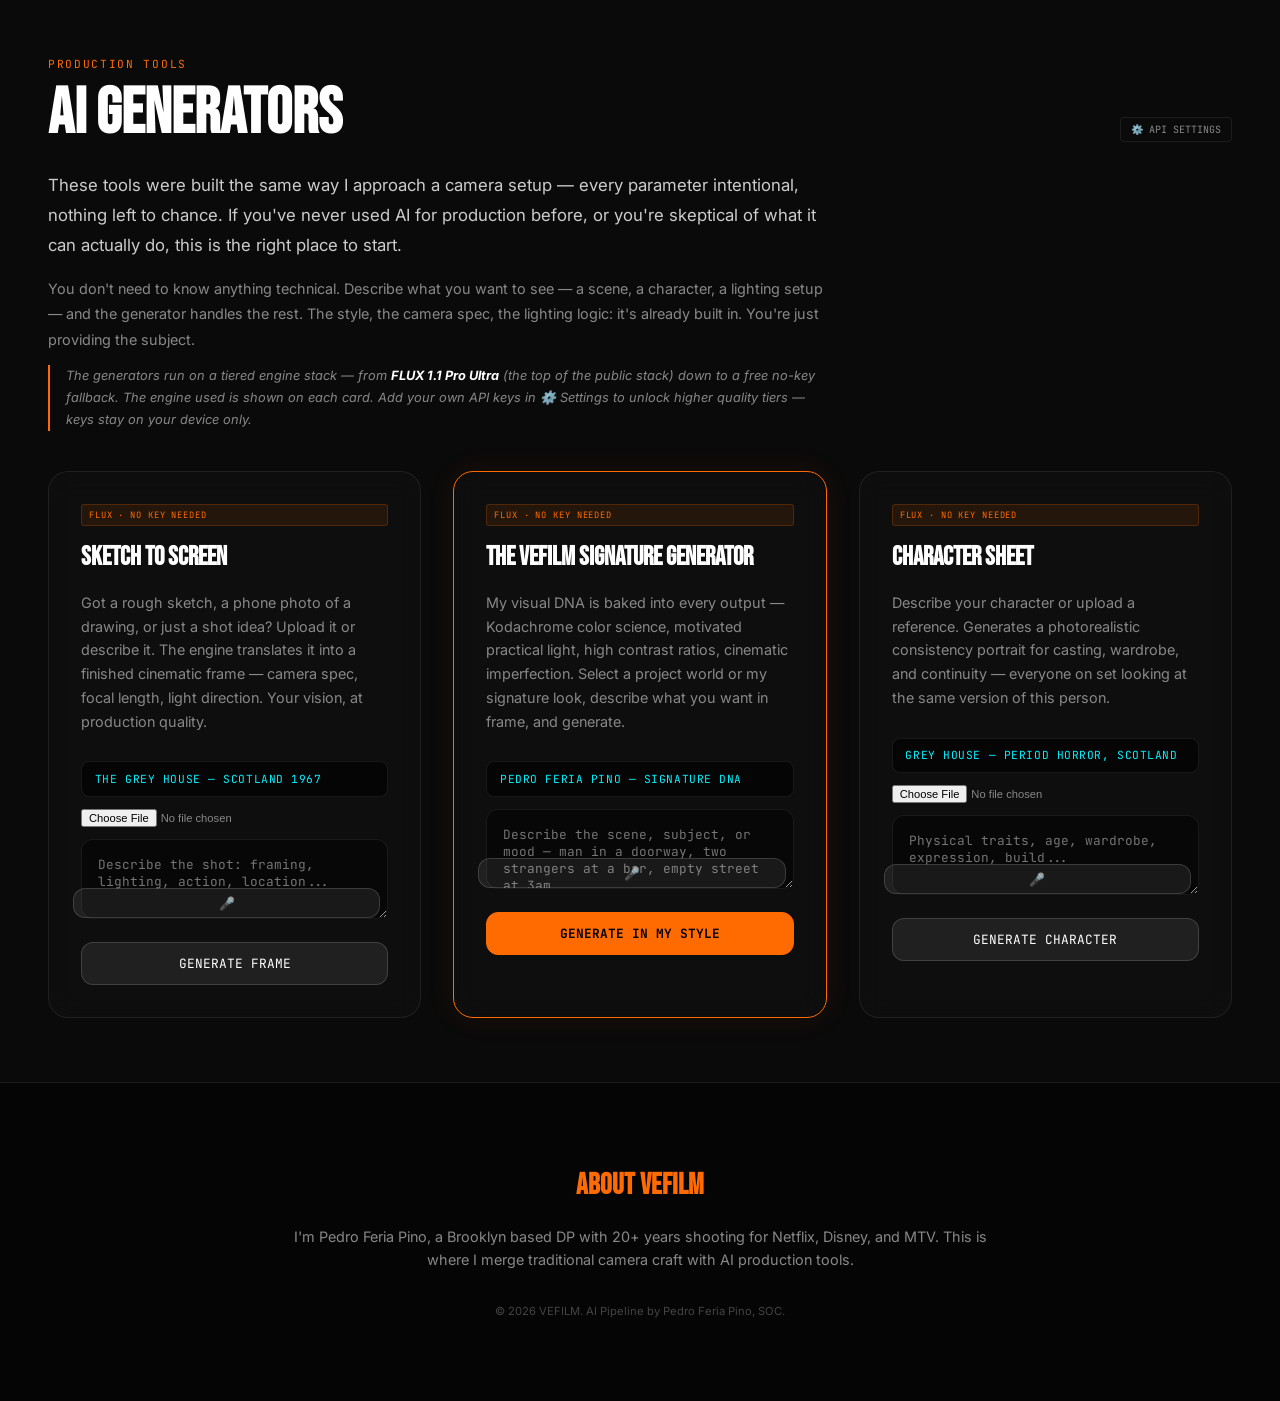
==== commit 33873484: "Upgrade to 4-tier engine stack for professional output quality - TIER 1: fal.ai FLUX 1.1 Pro Ultra (" ====
--- a/index_new.html
+++ b/index_new.html
@@ -236,41 +236,72 @@
                 You don't need to know anything technical. Describe what you want to see — a scene, a character, a lighting setup — and the generator handles the rest. The style, the camera spec, the lighting logic: it's already built in. You're just providing the subject.
             </p>
             <p style="font-size: 0.8rem; color: var(--text-dim); line-height: 1.7; margin-top: 0.85rem; padding-left: 1rem; border-left: 2px solid var(--accent); font-style: italic;">
-                The VEFILM Generator and all image tools run on <strong style="color:#fff;">FLUX.1</strong> — one of the most capable open-source image models available. It's free to use. No subscriptions. You just need a free Hugging Face account to unlock the full engine. Instructions are in ⚙️ API Settings above.
+                The generators run on a tiered engine stack — from <strong style="color:#fff;">FLUX 1.1 Pro Ultra</strong> (the top of the public stack) down to a free no-key fallback. The engine used is shown on each card. Add your own API keys in ⚙️ Settings to unlock higher quality tiers — keys stay on your device only.
             </p>
         </div>
 
         <div id="apiSettings" style="display:none;">
-            <div style="background: rgba(255,107,0,0.06); border: 1px solid rgba(255,107,0,0.25); border-radius: 12px; padding: 1.5rem; margin-bottom: 1.5rem;">
-                <p style="font-size:0.9rem; color:#fff; font-weight:600; margin-bottom:0.5rem;">How to activate the full image engine — takes 2 minutes</p>
-                <ol style="font-size:0.8rem; color:var(--text-dim); line-height:2; padding-left:1.2rem; margin-bottom:0;">
-                    <li>Go to <a href="https://huggingface.co/settings/tokens" target="_blank" style="color:var(--accent-teal);">huggingface.co/settings/tokens</a> — create a free account if you don't have one</li>
-                    <li>Click <strong style="color:#fff;">New Token</strong> → set access to <strong style="color:#fff;">Read</strong> → copy the token (it starts with <code style="color:var(--accent);">hf_</code>)</li>
-                    <li>Paste it into the field below and hit <strong style="color:#fff;">Save HF Token</strong></li>
-                    <li>That's it. Your key stays on your device — it never touches our server.</li>
-                </ol>
-            </div>
-
-            <p style="font-size:0.75rem; color:var(--text-dim); margin-bottom:0.4rem;">
-                <strong style="color:#fff;">HUGGING FACE TOKEN</strong> — unlocks FLUX.1 image generation across all tools. Free.
-            </p>
-            <input type="password" id="hfKeyInput" placeholder="Paste HF Token (hf_...)" style="width:100%; background:#000; border:1px solid var(--border); color:var(--accent-teal); padding:10px; margin-bottom:10px; font-family:'JetBrains Mono'; font-size:0.75rem; border-radius:6px;">
-            <div style="display:flex; gap:8px; margin-bottom:1.25rem; align-items:center;">
-                <button onclick="saveHFKey()" style="padding:5px 15px; background:var(--accent); color:#000; border:none; font-weight:bold; font-size:11px; border-radius:4px;">SAVE HF TOKEN</button>
-                <button onclick="clearHFKey()" style="padding:5px 15px; background:transparent; color:var(--text-dim); border:1px solid var(--border); font-size:11px; border-radius:4px;">CLEAR</button>
-                <span id="hfStatusBadge" style="font-family:'JetBrains Mono'; font-size:0.6rem; color:#444;"></span>
-            </div>
-
-            <p style="font-size:0.75rem; color:var(--text-dim); margin-bottom:0.4rem;">
-                <strong style="color:#fff;">GEMINI KEY</strong> <span style="color:#555;">(optional)</span> — enables sketch-to-image analysis when you upload a photo or drawing. Free key at
-                <a href="https://aistudio.google.com/" target="_blank" style="color:var(--accent-teal);">aistudio.google.com</a> → Get API Key.
-            </p>
-            <input type="password" id="userKeyInput" placeholder="Paste Gemini Key (AIza...)" style="width:100%; background:#000; border:1px solid var(--border); color:var(--accent-teal); padding:10px; margin-bottom:10px; font-family:'JetBrains Mono'; font-size:0.75rem; border-radius:6px;">
-            <div style="display:flex; gap:8px; align-items:center;">
-                <button onclick="saveUserKey()" style="padding:5px 15px; background:var(--accent); color:#000; border:none; font-weight:bold; font-size:11px; border-radius:4px;">SAVE GEMINI KEY</button>
-                <button onclick="clearUserKey()" style="padding:5px 15px; background:transparent; color:var(--text-dim); border:1px solid var(--border); font-size:11px; border-radius:4px;">CLEAR</button>
-                <span id="keyStatusBadge" style="font-family:'JetBrains Mono'; font-size:0.6rem; color:#444;"></span>
-            </div>
+
+            <!-- TIER 1: fal.ai -->
+            <div style="background:rgba(0,242,255,0.04); border:1px solid rgba(0,242,255,0.15); border-radius:12px; padding:1.25rem; margin-bottom:1rem;">
+                <div style="display:flex; justify-content:space-between; align-items:center; margin-bottom:0.5rem;">
+                    <strong style="color:#fff; font-size:0.85rem;">TIER 1 — fal.ai · FLUX 1.1 Pro Ultra</strong>
+                    <span style="font-family:'JetBrains Mono'; font-size:0.6rem; color:var(--accent); background:rgba(255,107,0,0.1); padding:2px 7px; border-radius:3px;">BEST QUALITY · ~$0.06/image</span>
+                </div>
+                <p style="font-size:0.75rem; color:var(--text-dim); margin-bottom:0.6rem; line-height:1.6;">The absolute top of the public stack right now. Get a free key at <a href="https://fal.ai/dashboard/keys" target="_blank" style="color:var(--accent-teal);">fal.ai/dashboard/keys</a> → Create Key. Free credits on signup.</p>
+                <input type="password" id="falKeyInput" placeholder="Paste fal.ai Key (starts with key-...)" style="width:100%; background:#000; border:1px solid var(--border); color:var(--accent-teal); padding:10px; margin-bottom:8px; font-family:'JetBrains Mono'; font-size:0.75rem; border-radius:6px;">
+                <div style="display:flex; gap:8px; align-items:center;">
+                    <button onclick="saveFalKey()" style="padding:5px 15px; background:var(--accent); color:#000; border:none; font-weight:bold; font-size:11px; border-radius:4px;">SAVE</button>
+                    <button onclick="clearFalKey()" style="padding:5px 15px; background:transparent; color:var(--text-dim); border:1px solid var(--border); font-size:11px; border-radius:4px;">CLEAR</button>
+                    <span id="falStatusBadge" style="font-family:'JetBrains Mono'; font-size:0.6rem; color:#444;"></span>
+                </div>
+            </div>
+
+            <!-- TIER 2: Together.ai -->
+            <div style="background:rgba(0,242,255,0.02); border:1px solid rgba(255,255,255,0.06); border-radius:12px; padding:1.25rem; margin-bottom:1rem;">
+                <div style="display:flex; justify-content:space-between; align-items:center; margin-bottom:0.5rem;">
+                    <strong style="color:#fff; font-size:0.85rem;">TIER 2 — Together.ai · FLUX.1-dev</strong>
+                    <span style="font-family:'JetBrains Mono'; font-size:0.6rem; color:var(--accent-teal); background:rgba(0,242,255,0.08); padding:2px 7px; border-radius:3px;">HIGH QUALITY · ~$0.013/image</span>
+                </div>
+                <p style="font-size:0.75rem; color:var(--text-dim); margin-bottom:0.6rem; line-height:1.6;">Same FLUX.1-dev model but on dedicated fast GPU. Get a key at <a href="https://api.together.ai/settings/api-keys" target="_blank" style="color:var(--accent-teal);">api.together.ai</a> → API Keys. Free $1 credit on signup.</p>
+                <input type="password" id="togetherKeyInput" placeholder="Paste Together.ai Key" style="width:100%; background:#000; border:1px solid var(--border); color:var(--accent-teal); padding:10px; margin-bottom:8px; font-family:'JetBrains Mono'; font-size:0.75rem; border-radius:6px;">
+                <div style="display:flex; gap:8px; align-items:center;">
+                    <button onclick="saveTogetherKey()" style="padding:5px 15px; background:var(--accent); color:#000; border:none; font-weight:bold; font-size:11px; border-radius:4px;">SAVE</button>
+                    <button onclick="clearTogetherKey()" style="padding:5px 15px; background:transparent; color:var(--text-dim); border:1px solid var(--border); font-size:11px; border-radius:4px;">CLEAR</button>
+                    <span id="togetherStatusBadge" style="font-family:'JetBrains Mono'; font-size:0.6rem; color:#444;"></span>
+                </div>
+            </div>
+
+            <!-- TIER 3: HuggingFace -->
+            <div style="background:rgba(0,242,255,0.02); border:1px solid rgba(255,255,255,0.06); border-radius:12px; padding:1.25rem; margin-bottom:1rem;">
+                <div style="display:flex; justify-content:space-between; align-items:center; margin-bottom:0.5rem;">
+                    <strong style="color:#fff; font-size:0.85rem;">TIER 3 — HuggingFace · FLUX.1-dev</strong>
+                    <span style="font-family:'JetBrains Mono'; font-size:0.6rem; color:#aaa; background:rgba(255,255,255,0.05); padding:2px 7px; border-radius:3px;">FREE · Slower</span>
+                </div>
+                <p style="font-size:0.75rem; color:var(--text-dim); margin-bottom:0.6rem; line-height:1.6;">Free with an HF account. Get a token at <a href="https://huggingface.co/settings/tokens" target="_blank" style="color:var(--accent-teal);">huggingface.co/settings/tokens</a> → New Token → Read. Then <strong style="color:#fff;">accept the model license</strong> at <a href="https://huggingface.co/black-forest-labs/FLUX.1-dev" target="_blank" style="color:var(--accent-teal);">FLUX.1-dev page</a>.</p>
+                <input type="password" id="hfKeyInput" placeholder="Paste HF Token (hf_...)" style="width:100%; background:#000; border:1px solid var(--border); color:var(--accent-teal); padding:10px; margin-bottom:8px; font-family:'JetBrains Mono'; font-size:0.75rem; border-radius:6px;">
+                <div style="display:flex; gap:8px; align-items:center;">
+                    <button onclick="saveHFKey()" style="padding:5px 15px; background:var(--accent); color:#000; border:none; font-weight:bold; font-size:11px; border-radius:4px;">SAVE</button>
+                    <button onclick="clearHFKey()" style="padding:5px 15px; background:transparent; color:var(--text-dim); border:1px solid var(--border); font-size:11px; border-radius:4px;">CLEAR</button>
+                    <span id="hfStatusBadge" style="font-family:'JetBrains Mono'; font-size:0.6rem; color:#444;"></span>
+                </div>
+            </div>
+
+            <!-- TIER 4: Gemini -->
+            <div style="background:rgba(0,242,255,0.02); border:1px solid rgba(255,255,255,0.06); border-radius:12px; padding:1.25rem; margin-bottom:0.5rem;">
+                <div style="display:flex; justify-content:space-between; align-items:center; margin-bottom:0.5rem;">
+                    <strong style="color:#fff; font-size:0.85rem;">TIER 4 — Google Gemini · Image Analysis</strong>
+                    <span style="font-family:'JetBrains Mono'; font-size:0.6rem; color:#aaa; background:rgba(255,255,255,0.05); padding:2px 7px; border-radius:3px;">FREE · Sketch uploads</span>
+                </div>
+                <p style="font-size:0.75rem; color:var(--text-dim); margin-bottom:0.6rem; line-height:1.6;">Enables sketch/photo analysis when uploading reference images. Free key at <a href="https://aistudio.google.com/" target="_blank" style="color:var(--accent-teal);">aistudio.google.com</a> → Get API Key.</p>
+                <input type="password" id="userKeyInput" placeholder="Paste Gemini Key (AIza...)" style="width:100%; background:#000; border:1px solid var(--border); color:var(--accent-teal); padding:10px; margin-bottom:8px; font-family:'JetBrains Mono'; font-size:0.75rem; border-radius:6px;">
+                <div style="display:flex; gap:8px; align-items:center;">
+                    <button onclick="saveUserKey()" style="padding:5px 15px; background:var(--accent); color:#000; border:none; font-weight:bold; font-size:11px; border-radius:4px;">SAVE</button>
+                    <button onclick="clearUserKey()" style="padding:5px 15px; background:transparent; color:var(--text-dim); border:1px solid var(--border); font-size:11px; border-radius:4px;">CLEAR</button>
+                    <span id="keyStatusBadge" style="font-family:'JetBrains Mono'; font-size:0.6rem; color:#444;"></span>
+                </div>
+            </div>
+            <p style="font-size:0.65rem; color:#444; margin-top:0.75rem;">All keys stored locally on your device only. Never sent to any server other than the respective AI provider.</p>
         </div>
         <div class="gen-grid" style="margin-top:2rem;">
             <div class="gen-card">
@@ -337,8 +368,10 @@
     </footer>
     <script>
         // --- API & SETTINGS ---
-        function getGeminiKey() { return localStorage.getItem('vefilm_user_key') || ''; }
-        function getHFKey() { return localStorage.getItem('vefilm_hf_key') || ''; }
+        function getGeminiKey()   { return localStorage.getItem('vefilm_user_key') || ''; }
+        function getHFKey()       { return localStorage.getItem('vefilm_hf_key') || ''; }
+        function getFalKey()      { return localStorage.getItem('vefilm_fal_key') || ''; }
+        function getTogetherKey() { return localStorage.getItem('vefilm_together_key') || ''; }
 
         function toggleSettings() {
             const p = document.getElementById('apiSettings');
@@ -358,6 +391,34 @@
             updateEngineBadges();
             document.getElementById('keyStatusBadge').textContent = '';
         }
+        function saveFalKey() {
+            const val = document.getElementById('falKeyInput').value.trim();
+            if (val) {
+                localStorage.setItem('vefilm_fal_key', val);
+                updateEngineBadges();
+                document.getElementById('falStatusBadge').textContent = '✓ FAL.AI ACTIVE';
+                document.getElementById('falStatusBadge').style.color = '#00f2ff';
+            }
+        }
+        function clearFalKey() {
+            localStorage.removeItem('vefilm_fal_key');
+            updateEngineBadges();
+            document.getElementById('falStatusBadge').textContent = '';
+        }
+        function saveTogetherKey() {
+            const val = document.getElementById('togetherKeyInput').value.trim();
+            if (val) {
+                localStorage.setItem('vefilm_together_key', val);
+                updateEngineBadges();
+                document.getElementById('togetherStatusBadge').textContent = '✓ TOGETHER ACTIVE';
+                document.getElementById('togetherStatusBadge').style.color = '#00f2ff';
+            }
+        }
+        function clearTogetherKey() {
+            localStorage.removeItem('vefilm_together_key');
+            updateEngineBadges();
+            document.getElementById('togetherStatusBadge').textContent = '';
+        }
         function saveHFKey() {
             const val = document.getElementById('hfKeyInput').value.trim();
             if (val.startsWith('hf_')) {
@@ -373,13 +434,21 @@
             document.getElementById('hfStatusBadge').textContent = '';
         }
         function updateEngineBadges() {
-            const hasHF = !!getHFKey();
-            const hasGemini = !!getGeminiKey();
+            const hasFal     = !!getFalKey();
+            const hasTog     = !!getTogetherKey();
+            const hasHF      = !!getHFKey();
+            const hasGemini  = !!getGeminiKey();
             ['sketch','cinematic','character'].forEach(t => {
                 const b = document.getElementById(`badge_${t}`);
                 if (!b) return;
-                if (hasHF) {
-                    b.textContent = 'FLUX.1 · HF ENGINE';
+                if (hasFal) {
+                    b.textContent = 'FLUX 1.1 PRO ULTRA · FAL.AI';
+                    b.className = 'engine-badge badge-gemini';
+                } else if (hasTog) {
+                    b.textContent = 'FLUX.1-DEV · TOGETHER.AI';
+                    b.className = 'engine-badge badge-gemini';
+                } else if (hasHF) {
+                    b.textContent = 'FLUX.1-DEV · HUGGING FACE';
                     b.className = 'engine-badge badge-gemini';
                 } else if (hasGemini) {
                     b.textContent = 'GEMINI IMAGEN';
@@ -389,10 +458,11 @@
                     b.className = 'engine-badge badge-flux';
                 }
             });
-            // restore HF badge text on load if key exists
-            if (hasHF) {
-                document.getElementById('hfStatusBadge') && (document.getElementById('hfStatusBadge').textContent = '✓ HF TOKEN ACTIVE', document.getElementById('hfStatusBadge').style.color = '#00f2ff');
-            }
+            // restore status badges on page load
+            if (hasFal)    { const el = document.getElementById('falStatusBadge');     if(el){ el.textContent='✓ FAL.AI ACTIVE';    el.style.color='#00f2ff'; } }
+            if (hasTog)    { const el = document.getElementById('togetherStatusBadge');if(el){ el.textContent='✓ TOGETHER ACTIVE';  el.style.color='#00f2ff'; } }
+            if (hasHF)     { const el = document.getElementById('hfStatusBadge');      if(el){ el.textContent='✓ HF TOKEN ACTIVE';  el.style.color='#00f2ff'; } }
+            if (hasGemini) { const el = document.getElementById('keyStatusBadge');     if(el){ el.textContent='✓ GEMINI ACTIVE';    el.style.color='#00f2ff'; } }
         }
         updateEngineBadges();
         // --- CURSOR ---
@@ -464,19 +534,66 @@
             });
         }
 
-        // HuggingFace FLUX.1-schnell — direct API, user's own token
+        // --- fal.ai FLUX 1.1 Pro Ultra — TIER 1, best quality
+        async function generateWithFal(prompt, isPortrait) {
+            const key = getFalKey();
+            if (!key) return null;
+            const aspect = isPortrait ? '2:3' : '16:9';
+            const submitResp = await fetch('https://queue.fal.run/fal-ai/flux-pro/v1.1-ultra', {
+                method: 'POST',
+                headers: { 'Authorization': `Key ${key}`, 'Content-Type': 'application/json' },
+                body: JSON.stringify({ prompt, aspect_ratio: aspect, output_format: 'jpeg', safety_tolerance: '5' })
+            });
+            if (!submitResp.ok) throw new Error(`fal.ai ${submitResp.status}`);
+            const job = await submitResp.json();
+            const reqId = job.request_id;
+            for (let i = 0; i < 36; i++) {
+                await new Promise(r => setTimeout(r, 2500));
+                const sr = await fetch(`https://queue.fal.run/fal-ai/flux-pro/v1.1-ultra/requests/${reqId}/status`, {
+                    headers: { 'Authorization': `Key ${key}` }
+                });
+                const s = await sr.json();
+                if (s.status === 'COMPLETED') {
+                    const rr = await fetch(`https://queue.fal.run/fal-ai/flux-pro/v1.1-ultra/requests/${reqId}`, {
+                        headers: { 'Authorization': `Key ${key}` }
+                    });
+                    const result = await rr.json();
+                    return result.images?.[0]?.url || null;
+                }
+                if (s.status === 'FAILED') throw new Error('fal.ai generation failed');
+            }
+            throw new Error('fal.ai timeout');
+        }
+
+        // --- Together.ai FLUX.1-dev — TIER 2, fast + high quality
+        async function generateWithTogether(prompt, isPortrait) {
+            const key = getTogetherKey();
+            if (!key) return null;
+            const width = isPortrait ? 720 : 1280;
+            const height = isPortrait ? 1024 : 720;
+            const resp = await fetch('https://api.together.xyz/v1/images/generations', {
+                method: 'POST',
+                headers: { 'Authorization': `Bearer ${key}`, 'Content-Type': 'application/json' },
+                body: JSON.stringify({ model: 'black-forest-labs/FLUX.1-dev', prompt, width, height, steps: 28, n: 1 })
+            });
+            if (!resp.ok) throw new Error(`Together.ai ${resp.status}`);
+            const data = await resp.json();
+            return data.data?.[0]?.url || null;
+        }
+
+        // --- HuggingFace FLUX.1-dev — TIER 3, free with HF token
         async function generateWithHF(prompt) {
             const token = getHFKey();
             if (!token) return null;
             const resp = await fetch(
-                'https://api-inference.huggingface.co/models/black-forest-labs/FLUX.1-schnell',
+                'https://api-inference.huggingface.co/models/black-forest-labs/FLUX.1-dev',
                 {
                     method: 'POST',
                     headers: { 'Authorization': `Bearer ${token}`, 'Content-Type': 'application/json' },
                     body: JSON.stringify({ inputs: prompt })
                 }
             );
-            if (!resp.ok) throw new Error(`HF API error ${resp.status} — check token or wait 10s`);
+            if (!resp.ok) throw new Error(`HF ${resp.status} — accept FLUX.1-dev license at huggingface.co/black-forest-labs/FLUX.1-dev`);
             const blob = await resp.blob();
             return URL.createObjectURL(blob);
         }
@@ -575,16 +692,35 @@
 
             const styledPrompt = buildPrompt(type, inputEl.value, styleDNAKey);
 
-            // Priority: HF → Gemini → Pollinations
+            // Priority: fal.ai → Together → HF-dev → Gemini → Pollinations
+            if (getFalKey()) {
+                outputDiv.innerHTML = '<div class="gen-loader">FLUX 1.1 PRO ULTRA · FAL.AI — DEVELOPING FRAME...</div>';
+                try {
+                    const imgUrl = await generateWithFal(styledPrompt, isPortrait);
+                    if (imgUrl) { renderOutput(type, imgUrl, styledPrompt, false); return; }
+                } catch(e) {
+                    outputDiv.innerHTML = `<div class="gen-loader">fal.ai error — trying Together.ai...</div>`;
+                    await new Promise(r => setTimeout(r, 800));
+                }
+            }
+            if (getTogetherKey()) {
+                outputDiv.innerHTML = '<div class="gen-loader">FLUX.1-DEV · TOGETHER.AI — DEVELOPING FRAME...</div>';
+                try {
+                    const imgUrl = await generateWithTogether(styledPrompt, isPortrait);
+                    if (imgUrl) { renderOutput(type, imgUrl, styledPrompt, false); return; }
+                } catch(e) {
+                    outputDiv.innerHTML = `<div class="gen-loader">Together error — trying HuggingFace...</div>`;
+                    await new Promise(r => setTimeout(r, 800));
+                }
+            }
             if (getHFKey()) {
-                outputDiv.innerHTML = '<div class="gen-loader">FLUX.1 ENGINE — DEVELOPING FRAME...</div>';
+                outputDiv.innerHTML = '<div class="gen-loader">FLUX.1-DEV · HUGGING FACE — DEVELOPING FRAME...</div>';
                 try {
                     const imgUrl = await generateWithHF(styledPrompt);
-                    renderOutput(type, imgUrl, styledPrompt, true);
-                    return;
+                    if (imgUrl) { renderOutput(type, imgUrl, styledPrompt, true); return; }
                 } catch(e) {
                     outputDiv.innerHTML = `<div class="gen-loader">HF error — switching to Gemini...</div>`;
-                    await new Promise(r => setTimeout(r, 1200));
+                    await new Promise(r => setTimeout(r, 800));
                 }
             }
             if (getGeminiKey()) {
@@ -595,16 +731,16 @@
                     return;
                 } catch(e) {
                     outputDiv.innerHTML = `<div class="gen-loader">Gemini failed — switching to FLUX...</div>`;
-                    await new Promise(r => setTimeout(r, 1000));
+                    await new Promise(r => setTimeout(r, 800));
                 }
             }
             // Fallback: Pollinations (no key required)
-            outputDiv.innerHTML = '<div class="gen-loader">FLUX ENGINE ACTIVE — No key needed. Generating... (15–30 sec)</div>';
+            outputDiv.innerHTML = '<div class="gen-loader">FLUX · FREE ENGINE — Generating... (15–30 sec)</div>';
             try {
                 const imgUrl = await generateWithPollinations(styledPrompt, isPortrait);
                 renderOutput(type, imgUrl, styledPrompt, true);
             } catch(e) {
-                outputDiv.innerHTML = `<div class="gen-loader" style="color:#c45c3e;">Generation failed — check your connection or try again. (${e.message})</div>`;
+                outputDiv.innerHTML = `<div class="gen-loader" style="color:#c45c3e;">Generation failed — check connection or try again. (${e.message})</div>`;
             }
         }
 
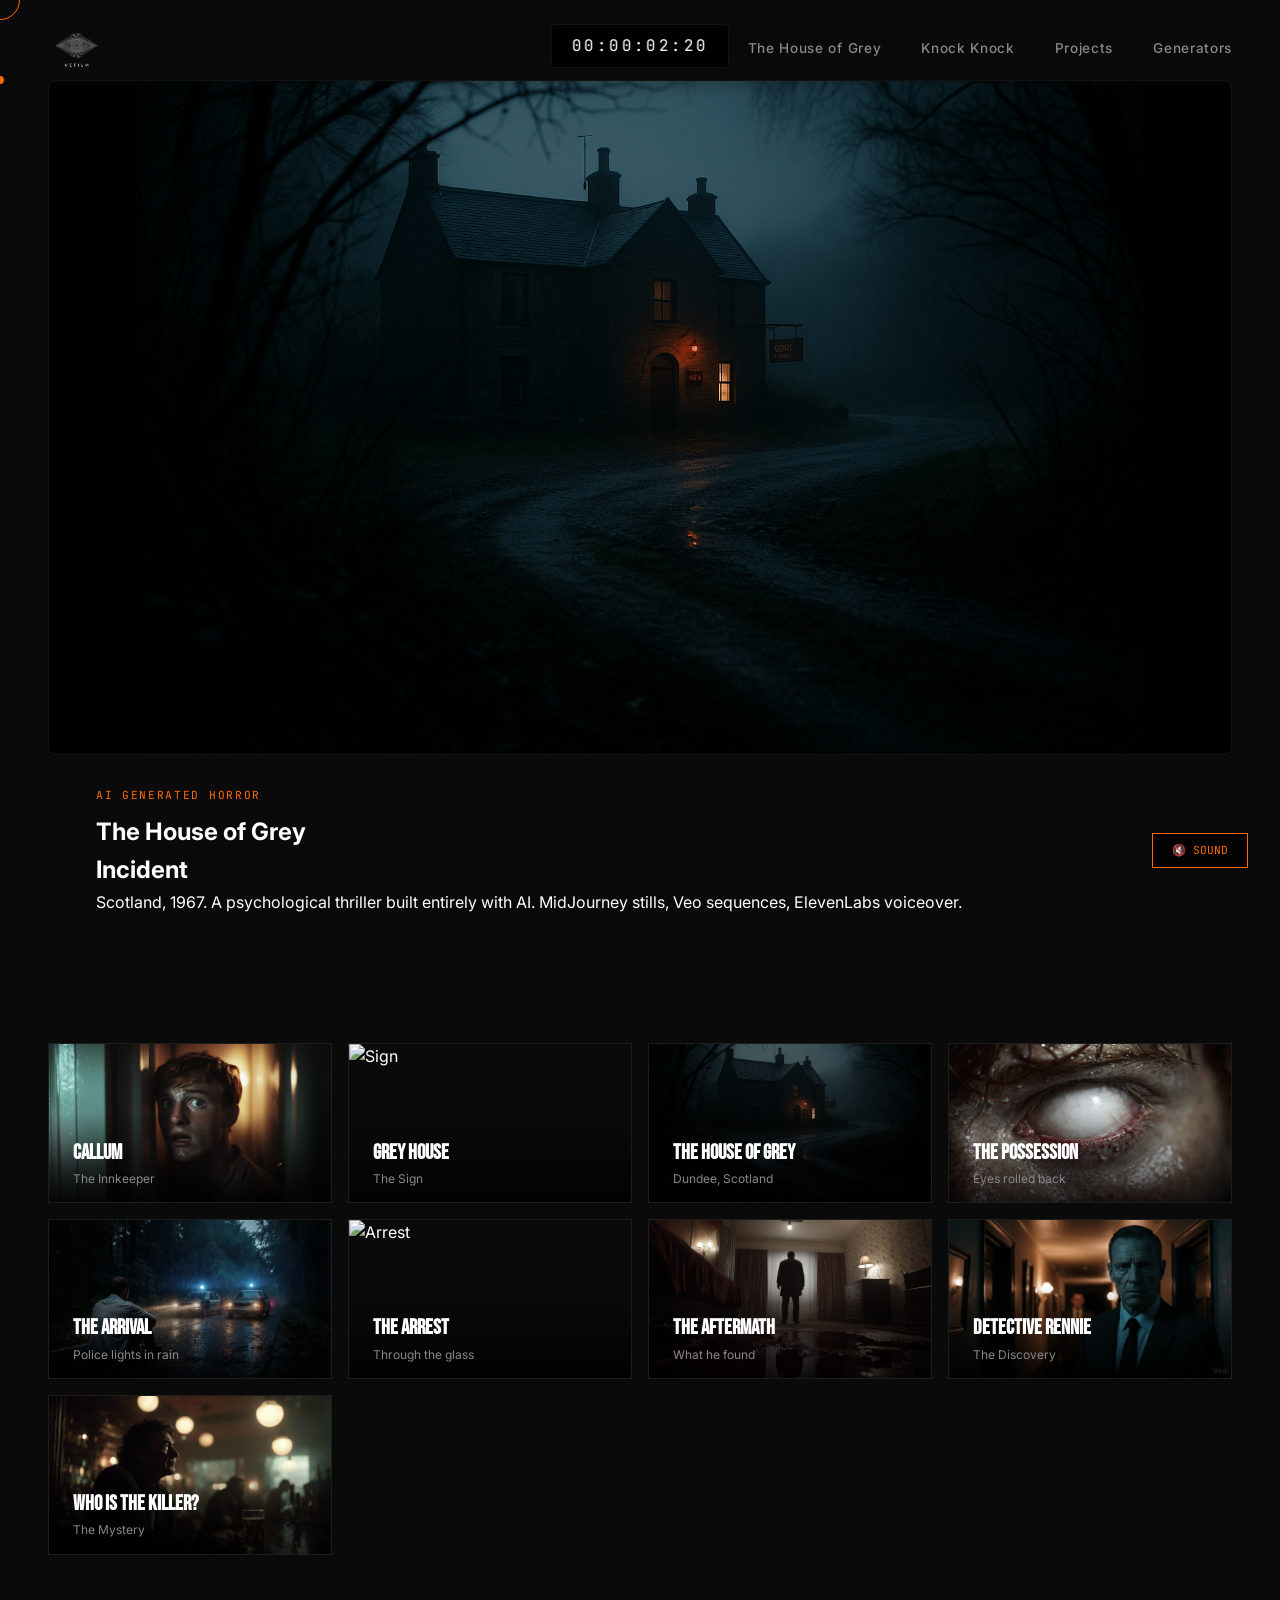
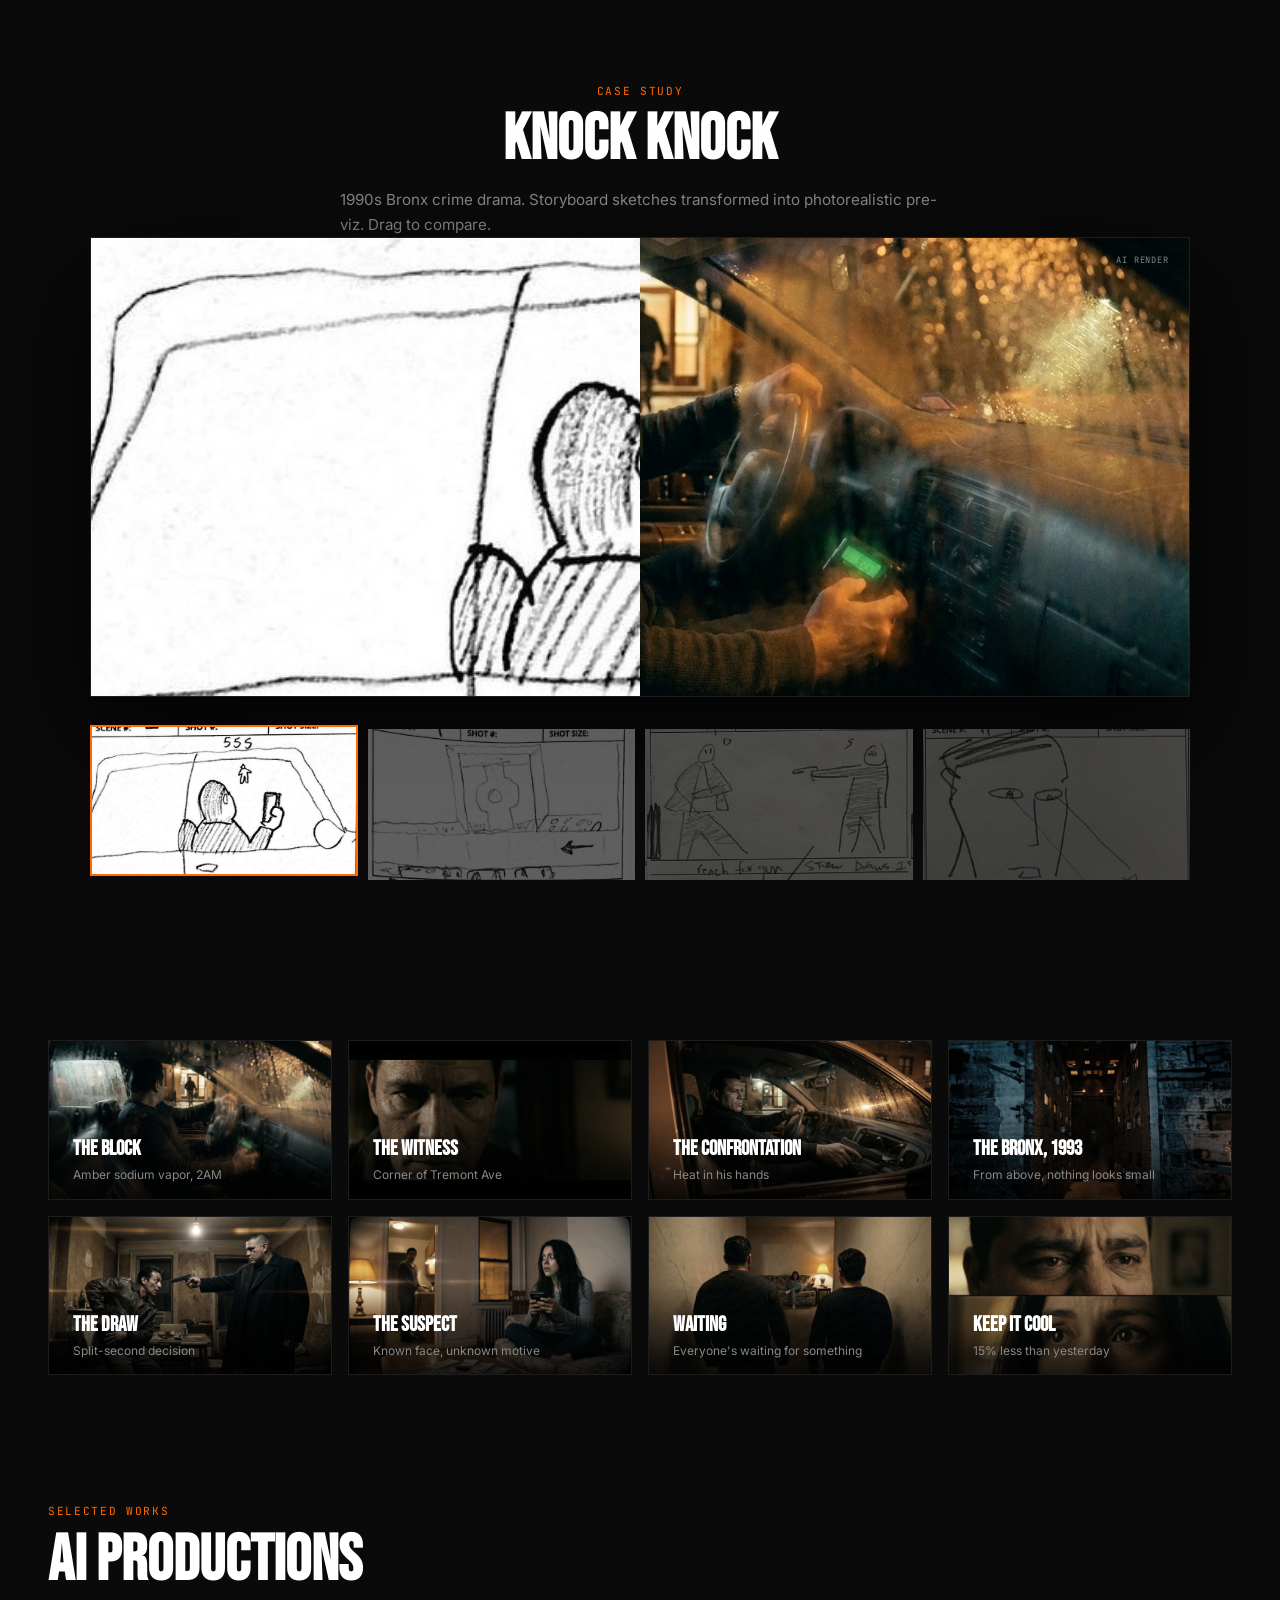
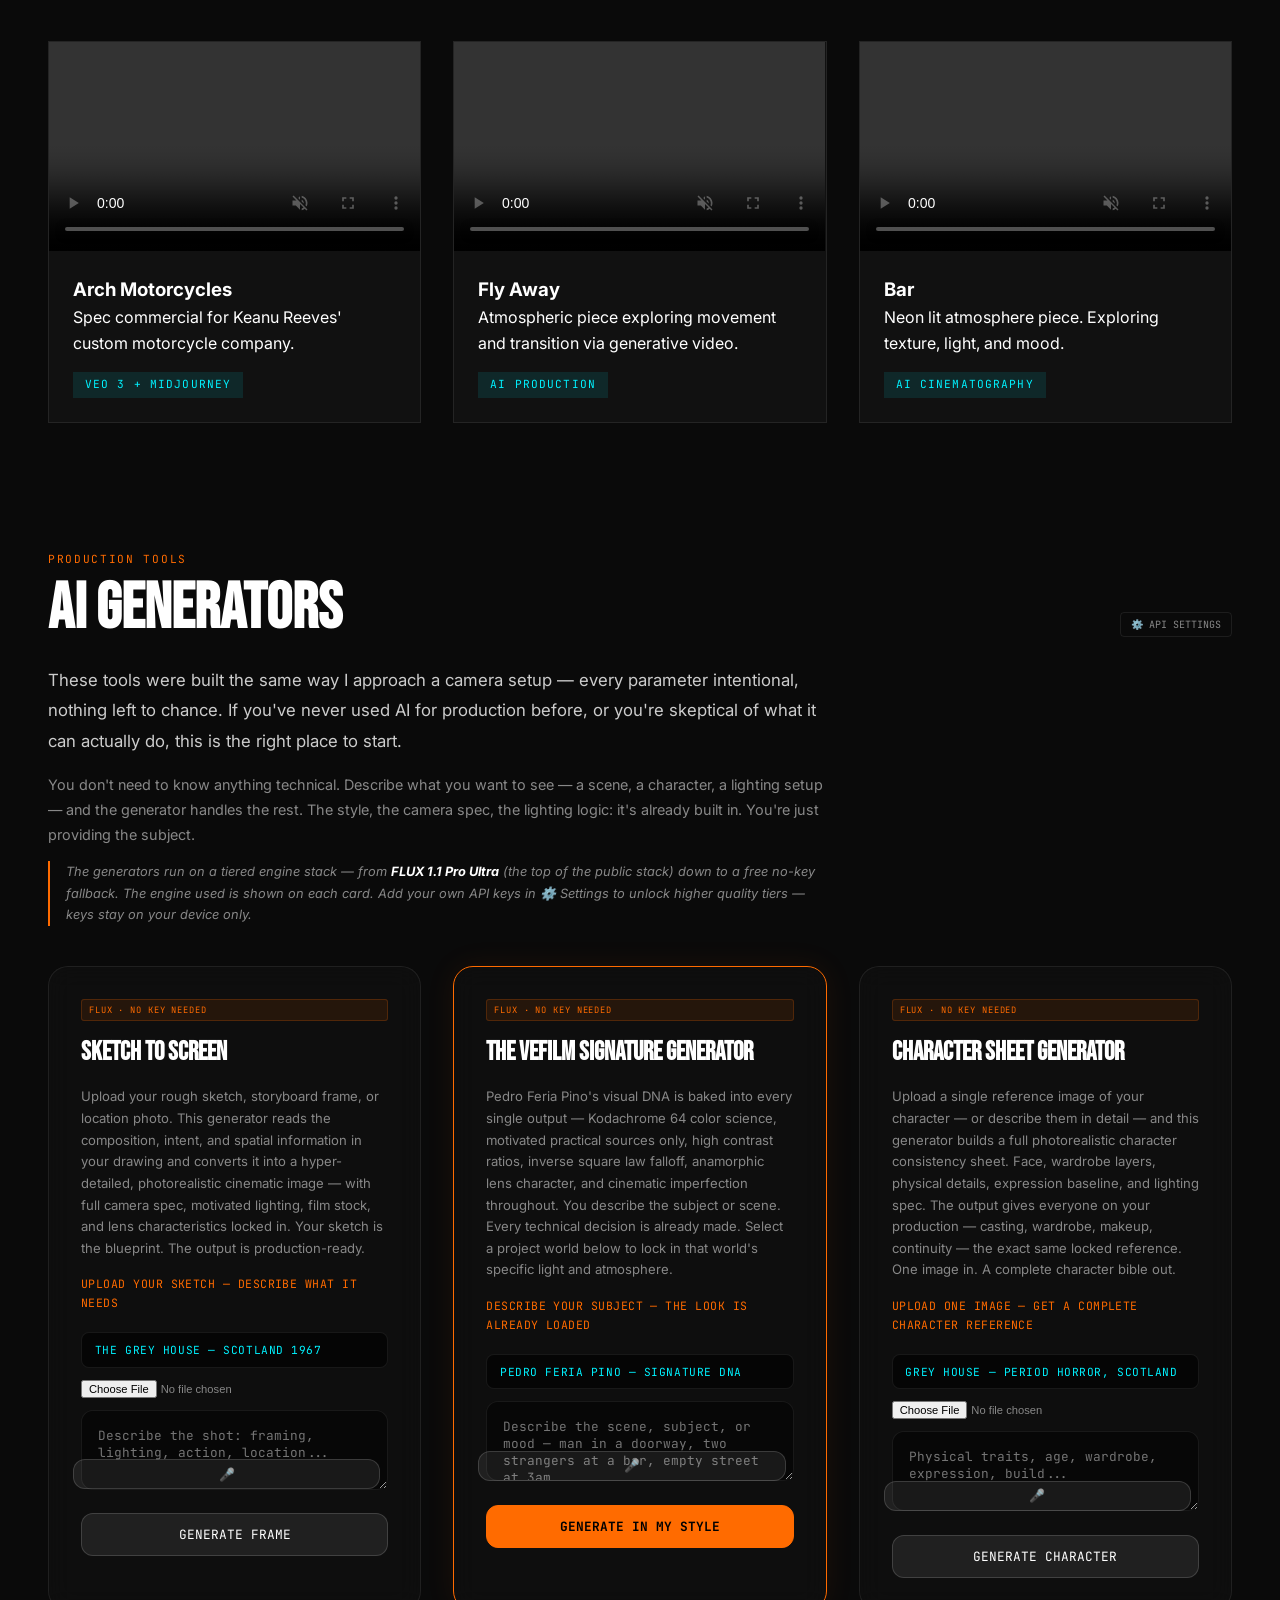
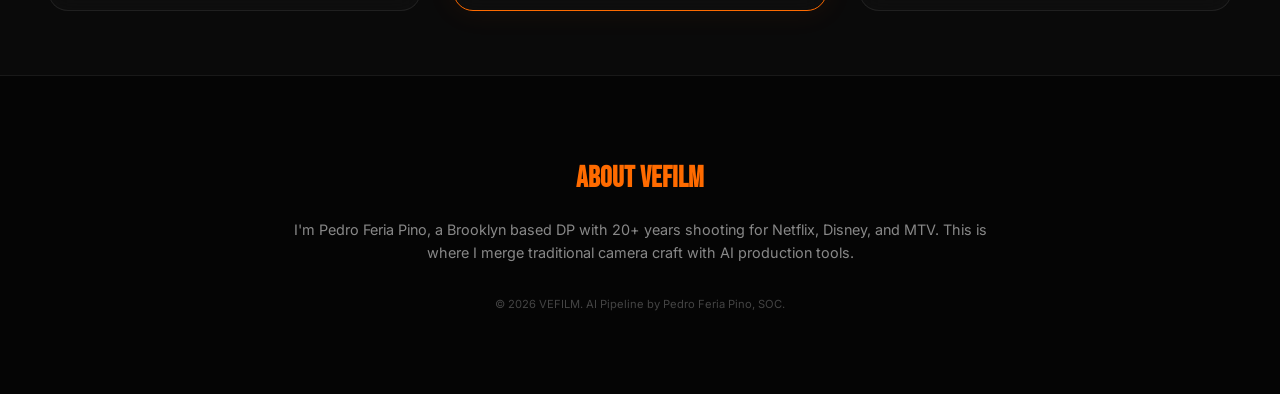
==== commit f4ee51f3: "Add Knock Knock lookbook + sharpen all 3 generator descriptions - Add 8-image Knock Knock lookbook g" ====
--- a/index_new.html
+++ b/index_new.html
@@ -182,6 +182,19 @@
             <div class="thumb" onclick="upd('Screenshot%202026-03-30%20001406.png', 'Latino_male_looking_202603300019.jpeg', this)" style="background-image: url('images/KnockKnock/Screenshot%202026-03-30%20001406.png');"></div>
         </div>
     </section>
+    <!-- KNOCK KNOCK LOOKBOOK -->
+    <section>
+        <div class="lookbook-grid">
+            <div class="lookbook-item"><img src="images/KnockKnock/Car_at_night_202603302050.jpeg" alt="Car at Night"><div class="lookbook-caption"><h4>The Block</h4><p>Amber sodium vapor, 2AM</p></div></div>
+            <div class="lookbook-item"><img src="images/KnockKnock/Latino_male_looking_202603300019.jpeg" alt="Character"><div class="lookbook-caption"><h4>The Witness</h4><p>Corner of Tremont Ave</p></div></div>
+            <div class="lookbook-item"><img src="images/KnockKnock/Latino_male_holding_202603301503.jpeg" alt="Character"><div class="lookbook-caption"><h4>The Confrontation</h4><p>Heat in his hands</p></div></div>
+            <div class="lookbook-item"><img src="images/KnockKnock/Drone_2.png" alt="Aerial"><div class="lookbook-caption"><h4>The Bronx, 1993</h4><p>From above, nothing looks small</p></div></div>
+            <div class="lookbook-item"><img src="images/KnockKnock/TheDraw2.png" alt="Scene"><div class="lookbook-caption"><h4>The Draw</h4><p>Split-second decision</p></div></div>
+            <div class="lookbook-item"><img src="images/KnockKnock/have_the_charater_202603302151.png" alt="Character"><div class="lookbook-caption"><h4>The Suspect</h4><p>Known face, unknown motive</p></div></div>
+            <div class="lookbook-item"><img src="images/KnockKnock/both_legs_crossed_202603310955.png" alt="Character"><div class="lookbook-caption"><h4>Waiting</h4><p>Everyone's waiting for something</p></div></div>
+            <div class="lookbook-item"><img src="images/KnockKnock/15percent_less_anger_202603302325.png" alt="Character"><div class="lookbook-caption"><h4>Keep It Cool</h4><p>15% less than yesterday</p></div></div>
+        </div>
+    </section>
     <!-- SECTION: PROJECTS -->
     <section id="projects">
         <p class="section-label">Selected Works</p>
@@ -307,7 +320,8 @@
             <div class="gen-card">
                 <span class="engine-badge" id="badge_sketch">LOADING...</span>
                 <h3>Sketch to Screen</h3>
-                <p style="line-height:1.65;">Got a rough sketch, a phone photo of a drawing, or just a shot idea? Upload it or describe it. The engine translates it into a finished cinematic frame — camera spec, focal length, light direction. Your vision, at production quality.</p>
+                <p style="line-height:1.65; font-size:0.82rem;">Upload your rough sketch, storyboard frame, or location photo. This generator reads the composition, intent, and spatial information in your drawing and converts it into a hyper-detailed, photorealistic cinematic image — with full camera spec, motivated lighting, film stock, and lens characteristics locked in. Your sketch is the blueprint. The output is production-ready.</p>
+                <p style="font-size:0.72rem; color:var(--accent); font-family:'JetBrains Mono',monospace; margin-bottom:0.5rem; letter-spacing:0.04em;">UPLOAD YOUR SKETCH — DESCRIBE WHAT IT NEEDS</p>
                 <select class="style-select" id="sketchStyle">
                     <option value="greyhouse">The Grey House — Scotland 1967</option>
                     <option value="knockknock">Knock Knock — 90s Bronx</option>
@@ -325,7 +339,8 @@
             <div class="gen-card" style="border-color: var(--accent); box-shadow: 0 0 30px rgba(255,107,0,0.08);">
                 <span class="engine-badge" id="badge_cinematic">LOADING...</span>
                 <h3>The VEFILM Signature Generator</h3>
-                <p style="line-height:1.65;">My visual DNA is baked into every output — Kodachrome color science, motivated practical light, high contrast ratios, cinematic imperfection. Select a project world or my signature look, describe what you want in frame, and generate.</p>
+                <p style="line-height:1.65; font-size:0.82rem;">Pedro Feria Pino's visual DNA is baked into every single output — Kodachrome 64 color science, motivated practical sources only, high contrast ratios, inverse square law falloff, anamorphic lens character, and cinematic imperfection throughout. You describe the subject or scene. Every technical decision is already made. Select a project world below to lock in that world's specific light and atmosphere.</p>
+                <p style="font-size:0.72rem; color:var(--accent); font-family:'JetBrains Mono',monospace; margin-bottom:0.5rem; letter-spacing:0.04em;">DESCRIBE YOUR SUBJECT — THE LOOK IS ALREADY LOADED</p>
                 <select class="style-select" id="cinematicStyle">
                     <option value="cinematic">Pedro Feria Pino — Signature DNA</option>
                     <option value="greyhouse">The Grey House — Scotland 1967 Horror</option>
@@ -341,8 +356,9 @@
             </div>
             <div class="gen-card">
                 <span class="engine-badge" id="badge_character">LOADING...</span>
-                <h3>Character Sheet</h3>
-                <p style="line-height:1.65;">Describe your character or upload a reference. Generates a photorealistic consistency portrait for casting, wardrobe, and continuity — everyone on set looking at the same version of this person.</p>
+                <h3>Character Sheet Generator</h3>
+                <p style="line-height:1.65; font-size:0.82rem;">Upload a single reference image of your character — or describe them in detail — and this generator builds a full photorealistic character consistency sheet. Face, wardrobe layers, physical details, expression baseline, and lighting spec. The output gives everyone on your production — casting, wardrobe, makeup, continuity — the exact same locked reference. One image in. A complete character bible out.</p>
+                <p style="font-size:0.72rem; color:var(--accent); font-family:'JetBrains Mono',monospace; margin-bottom:0.5rem; letter-spacing:0.04em;">UPLOAD ONE IMAGE — GET A COMPLETE CHARACTER REFERENCE</p>
                 <select class="style-select" id="characterStyle">
                     <option value="character_greyhouse">Grey House — Period Horror, Scotland 1967</option>
                     <option value="character_knockknock">Knock Knock — 90s Bronx Street</option>
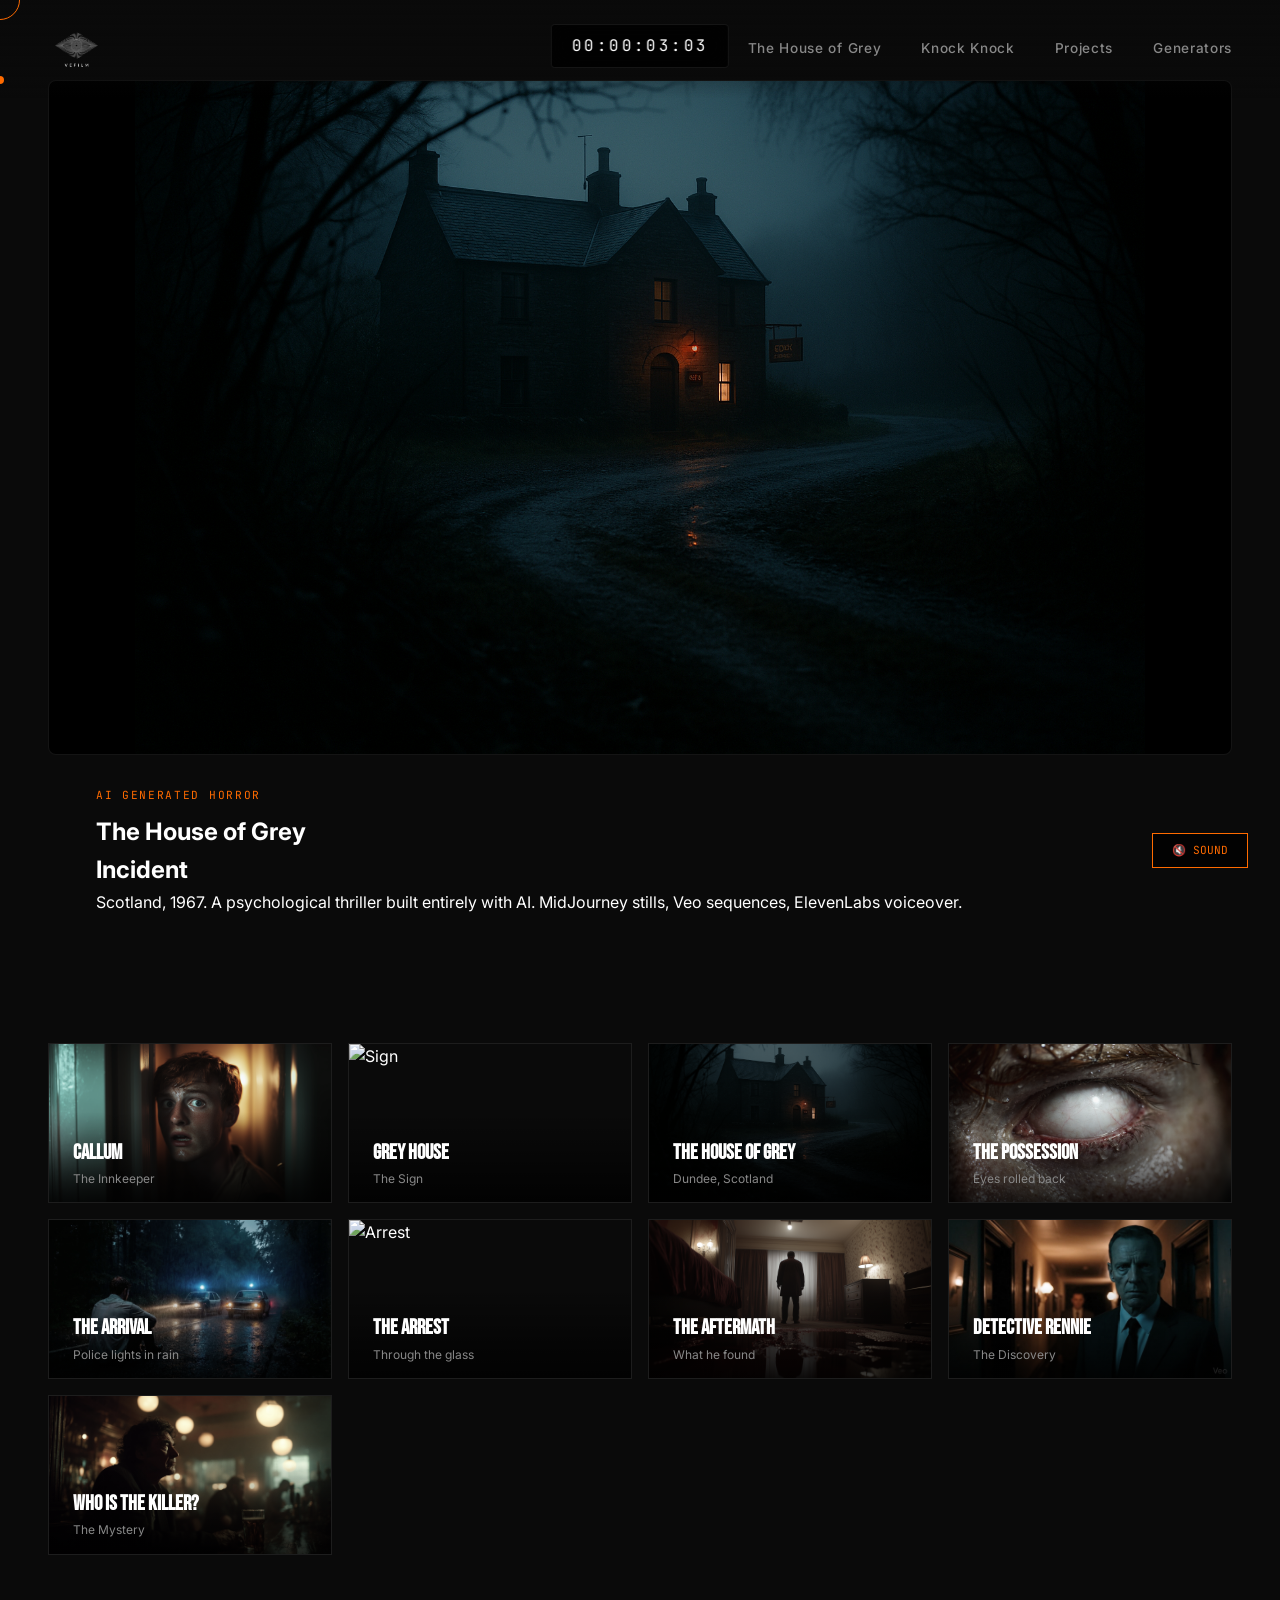
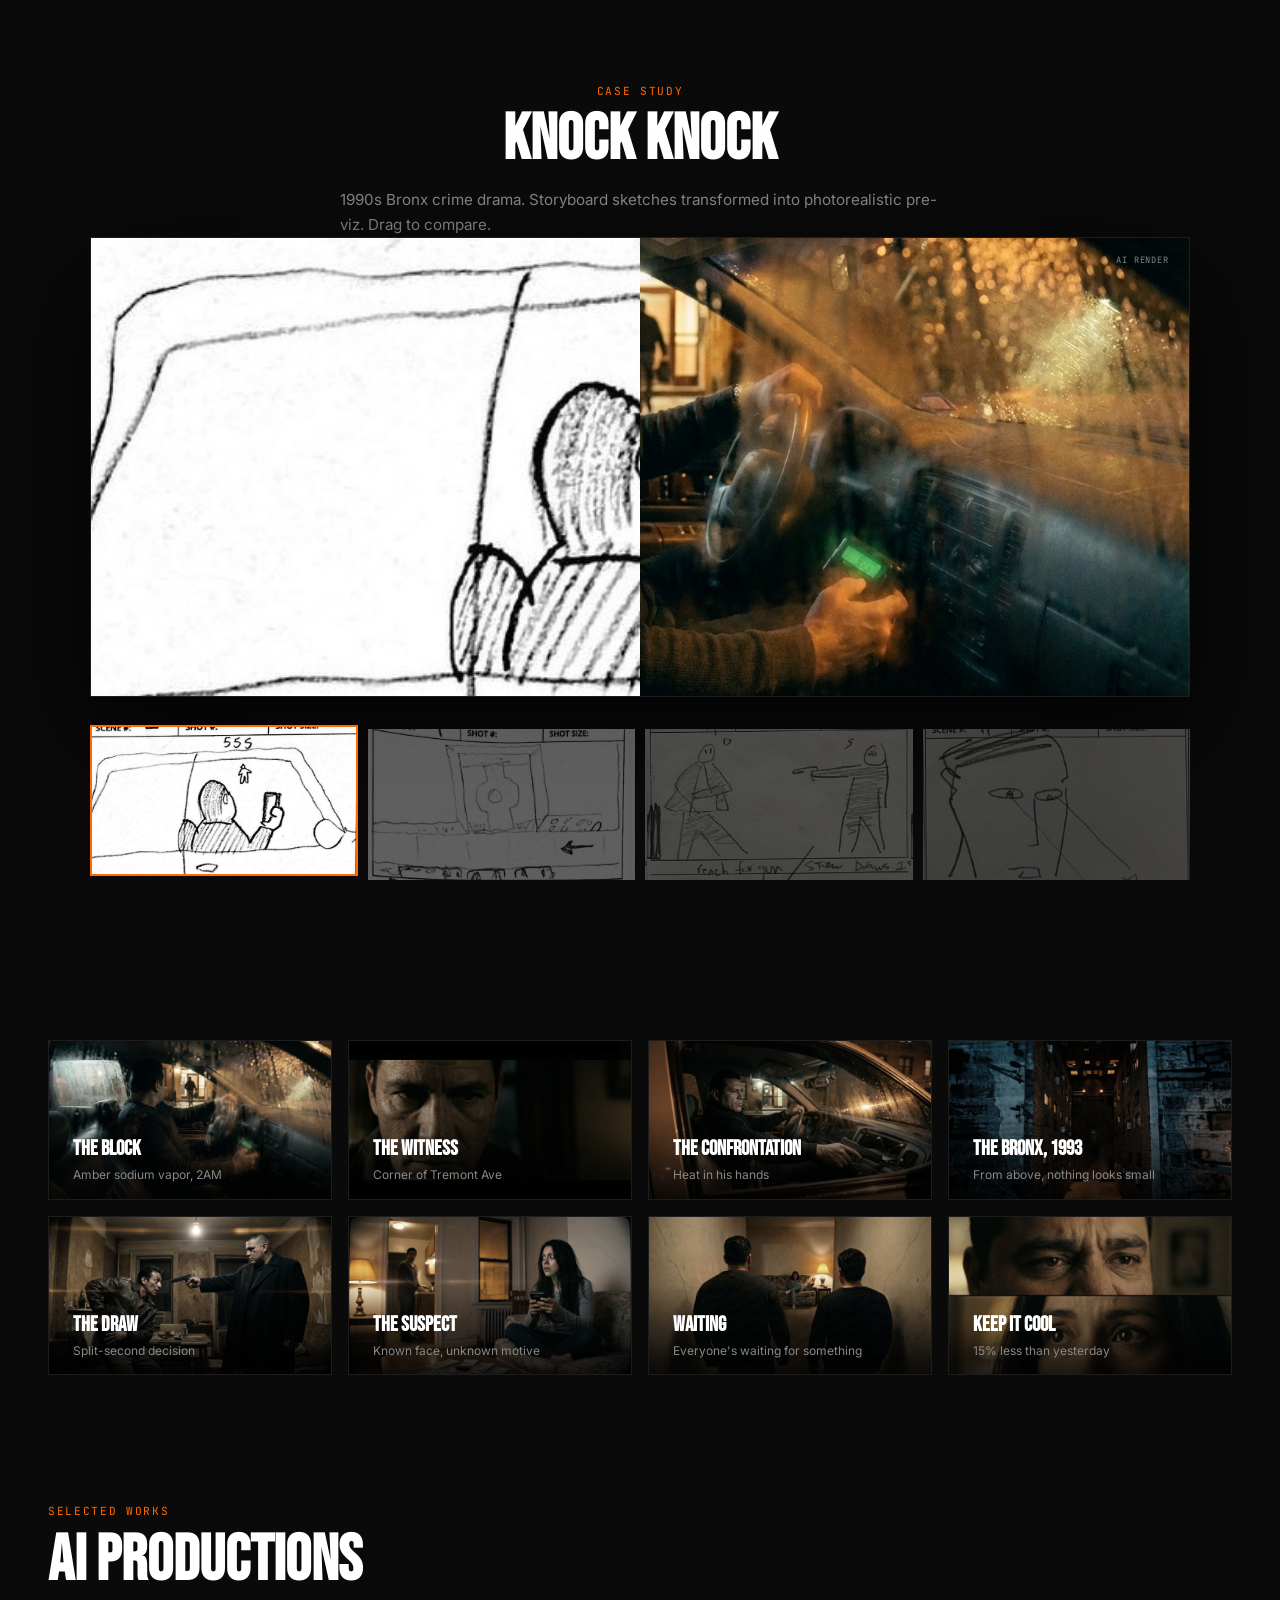
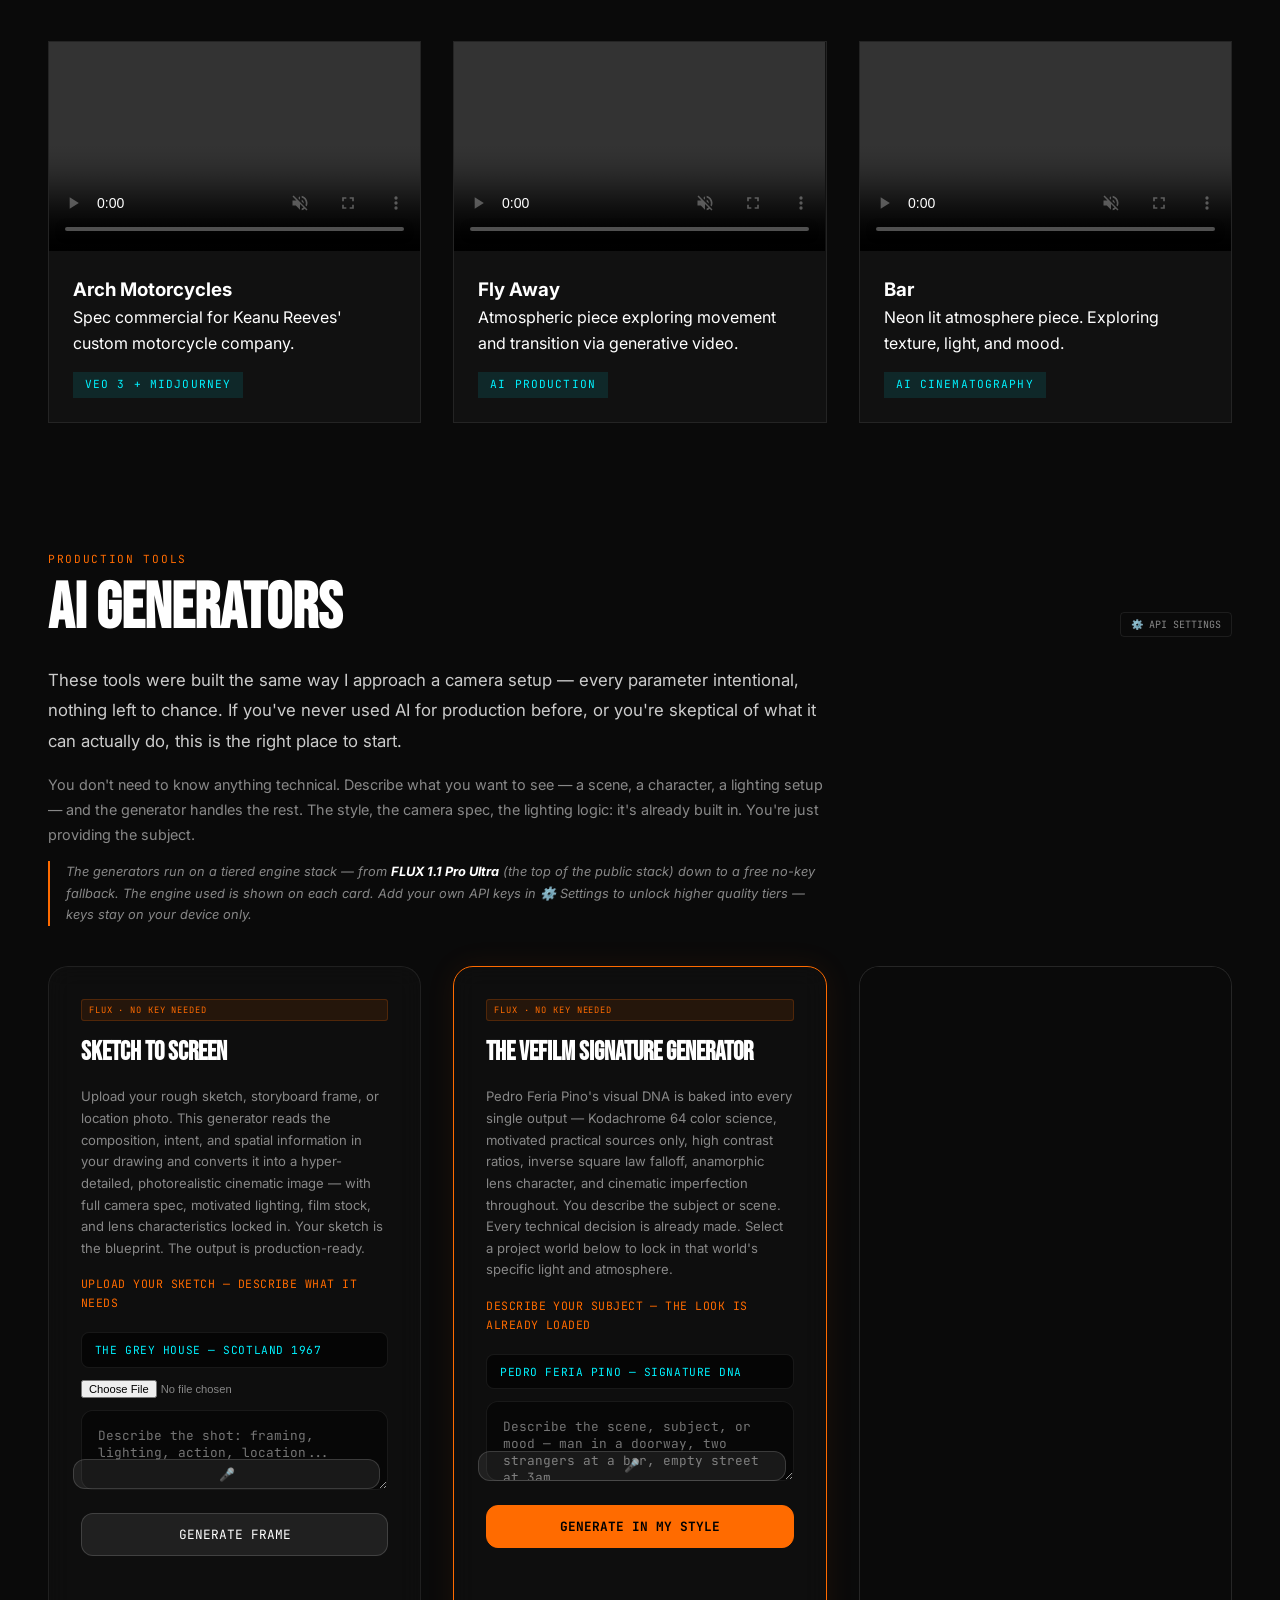
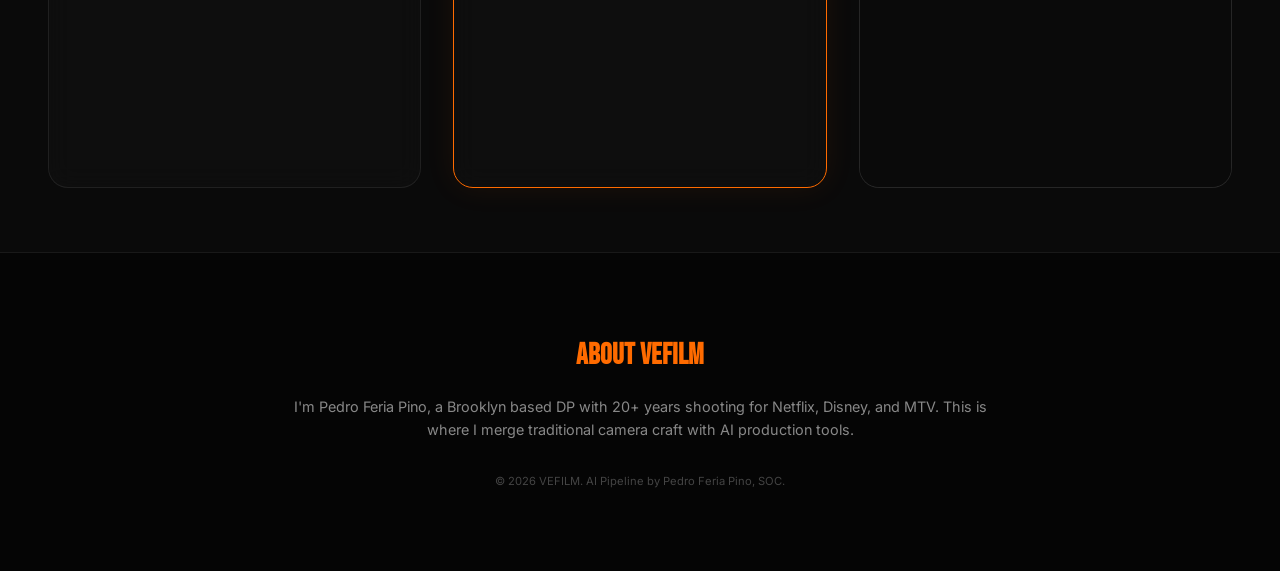
==== commit 50a266c5: "Replace character sheet card with Vercel iframe embed Co-Authored-By: Claude Sonnet 4.6 <noreply@ant" ====
--- a/index_new.html
+++ b/index_new.html
@@ -354,24 +354,13 @@
                 <button onclick="handleGenerate('cinematic')" style="background:var(--accent); color:#000; border-color:var(--accent); font-weight:bold;">Generate in My Style</button>
                 <div class="gen-output" id="cinematicOutput"></div>
             </div>
-            <div class="gen-card">
-                <span class="engine-badge" id="badge_character">LOADING...</span>
-                <h3>Character Sheet Generator</h3>
-                <p style="line-height:1.65; font-size:0.82rem;">Upload a single reference image of your character — or describe them in detail — and this generator builds a full photorealistic character consistency sheet. Face, wardrobe layers, physical details, expression baseline, and lighting spec. The output gives everyone on your production — casting, wardrobe, makeup, continuity — the exact same locked reference. One image in. A complete character bible out.</p>
-                <p style="font-size:0.72rem; color:var(--accent); font-family:'JetBrains Mono',monospace; margin-bottom:0.5rem; letter-spacing:0.04em;">UPLOAD ONE IMAGE — GET A COMPLETE CHARACTER REFERENCE</p>
-                <select class="style-select" id="characterStyle">
-                    <option value="character_greyhouse">Grey House — Period Horror, Scotland 1967</option>
-                    <option value="character_knockknock">Knock Knock — 90s Bronx Street</option>
-                    <option value="character_ichibonkiller">Ichibonkiller — Detached / Nihilistic</option>
-                    <option value="character_neutral">Neutral — Clean Reference Sheet</option>
-                </select>
-                <input type="file" id="characterFile" accept="image/*" style="margin-top:0.75rem; font-size: 0.7rem; color: #888;">
-                <div class="textarea-wrap">
-                    <textarea id="characterInput" placeholder="Physical traits, age, wardrobe, expression, build..."></textarea>
-                    <button class="mic-btn" onclick="startMic('characterInput', this)" title="Speak your prompt">🎤</button>
-                </div>
-                <button onclick="handleGenerate('character')">Generate Character</button>
-                <div class="gen-output" id="characterOutput"></div>
+            <div class="gen-card" style="padding:0; overflow:hidden; border-color: rgba(255,255,255,0.1);">
+                <iframe
+                    src="https://vefilm-character-sheet.vercel.app"
+                    style="width:100%; height:820px; border:none; display:block; background:#0a0a0a;"
+                    title="VEFILM Character Sheet Generator"
+                    loading="lazy"
+                ></iframe>
             </div>
         </div>
     </section>
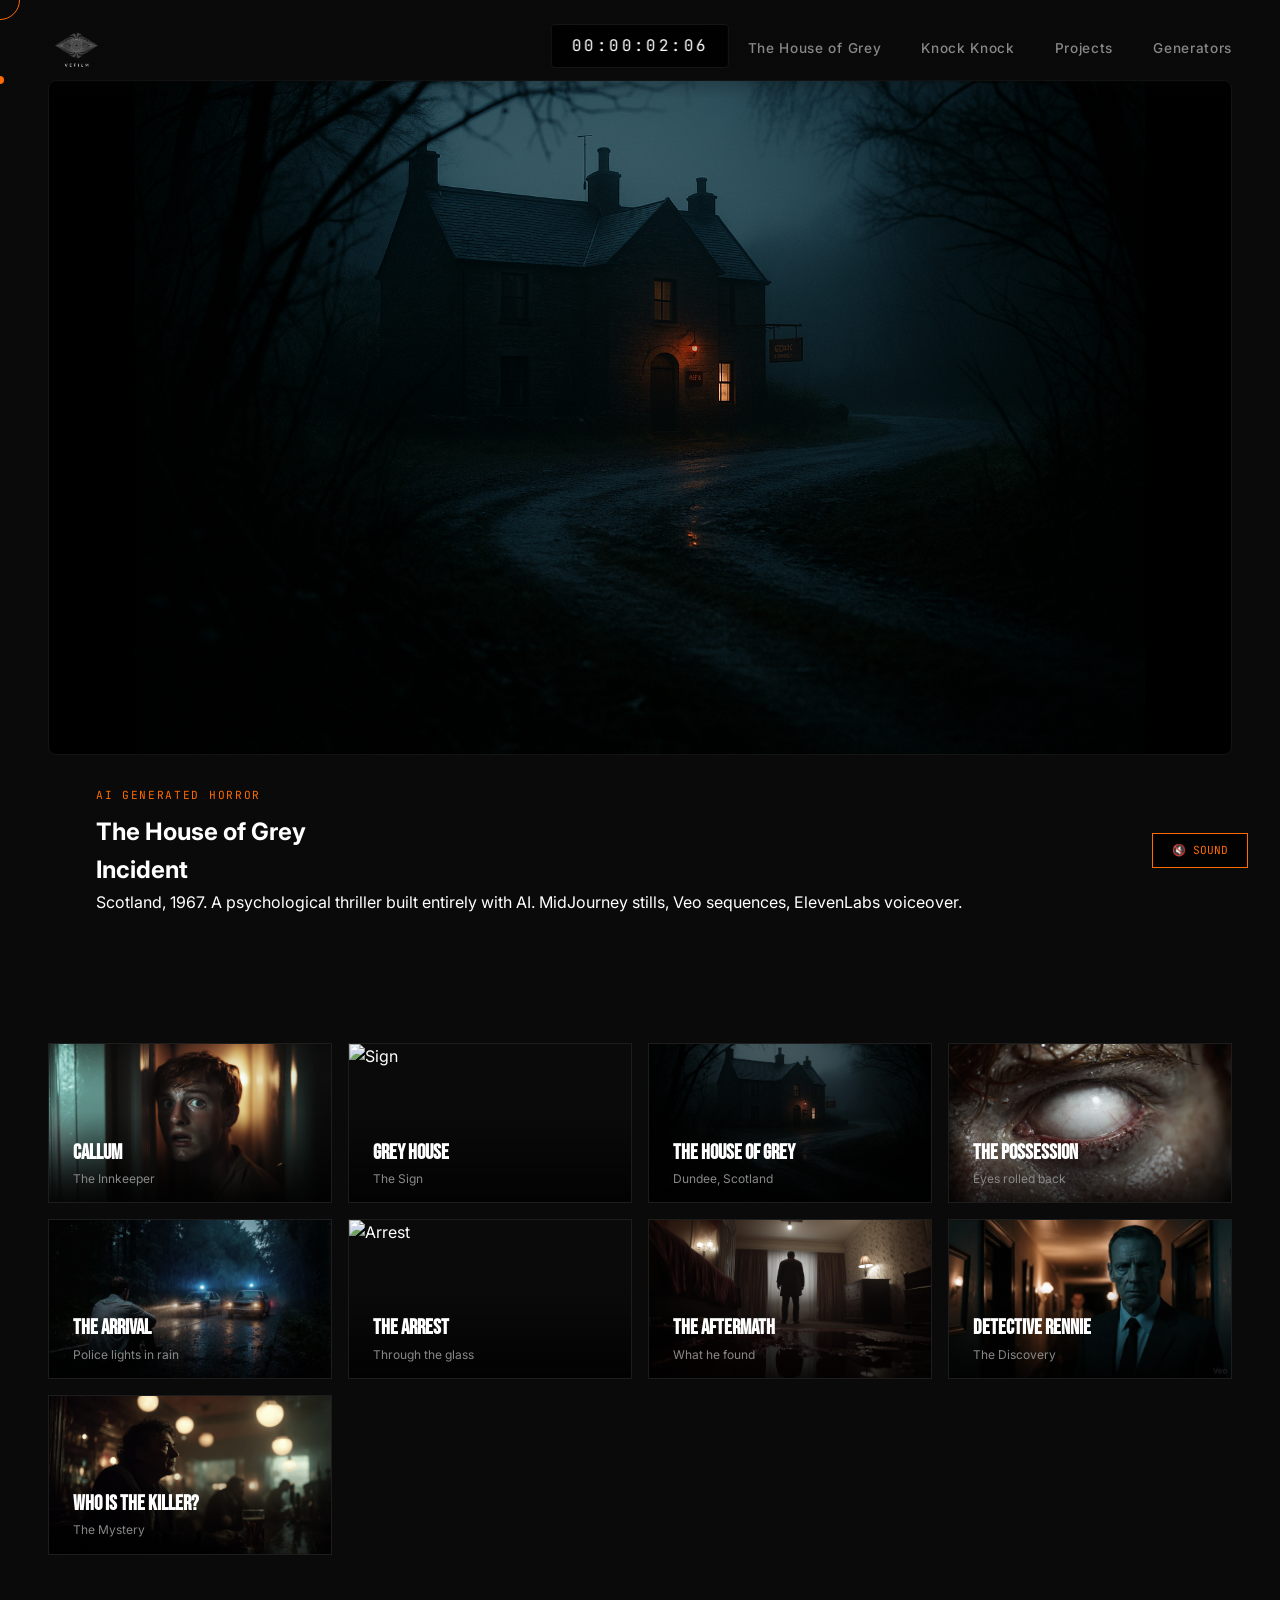
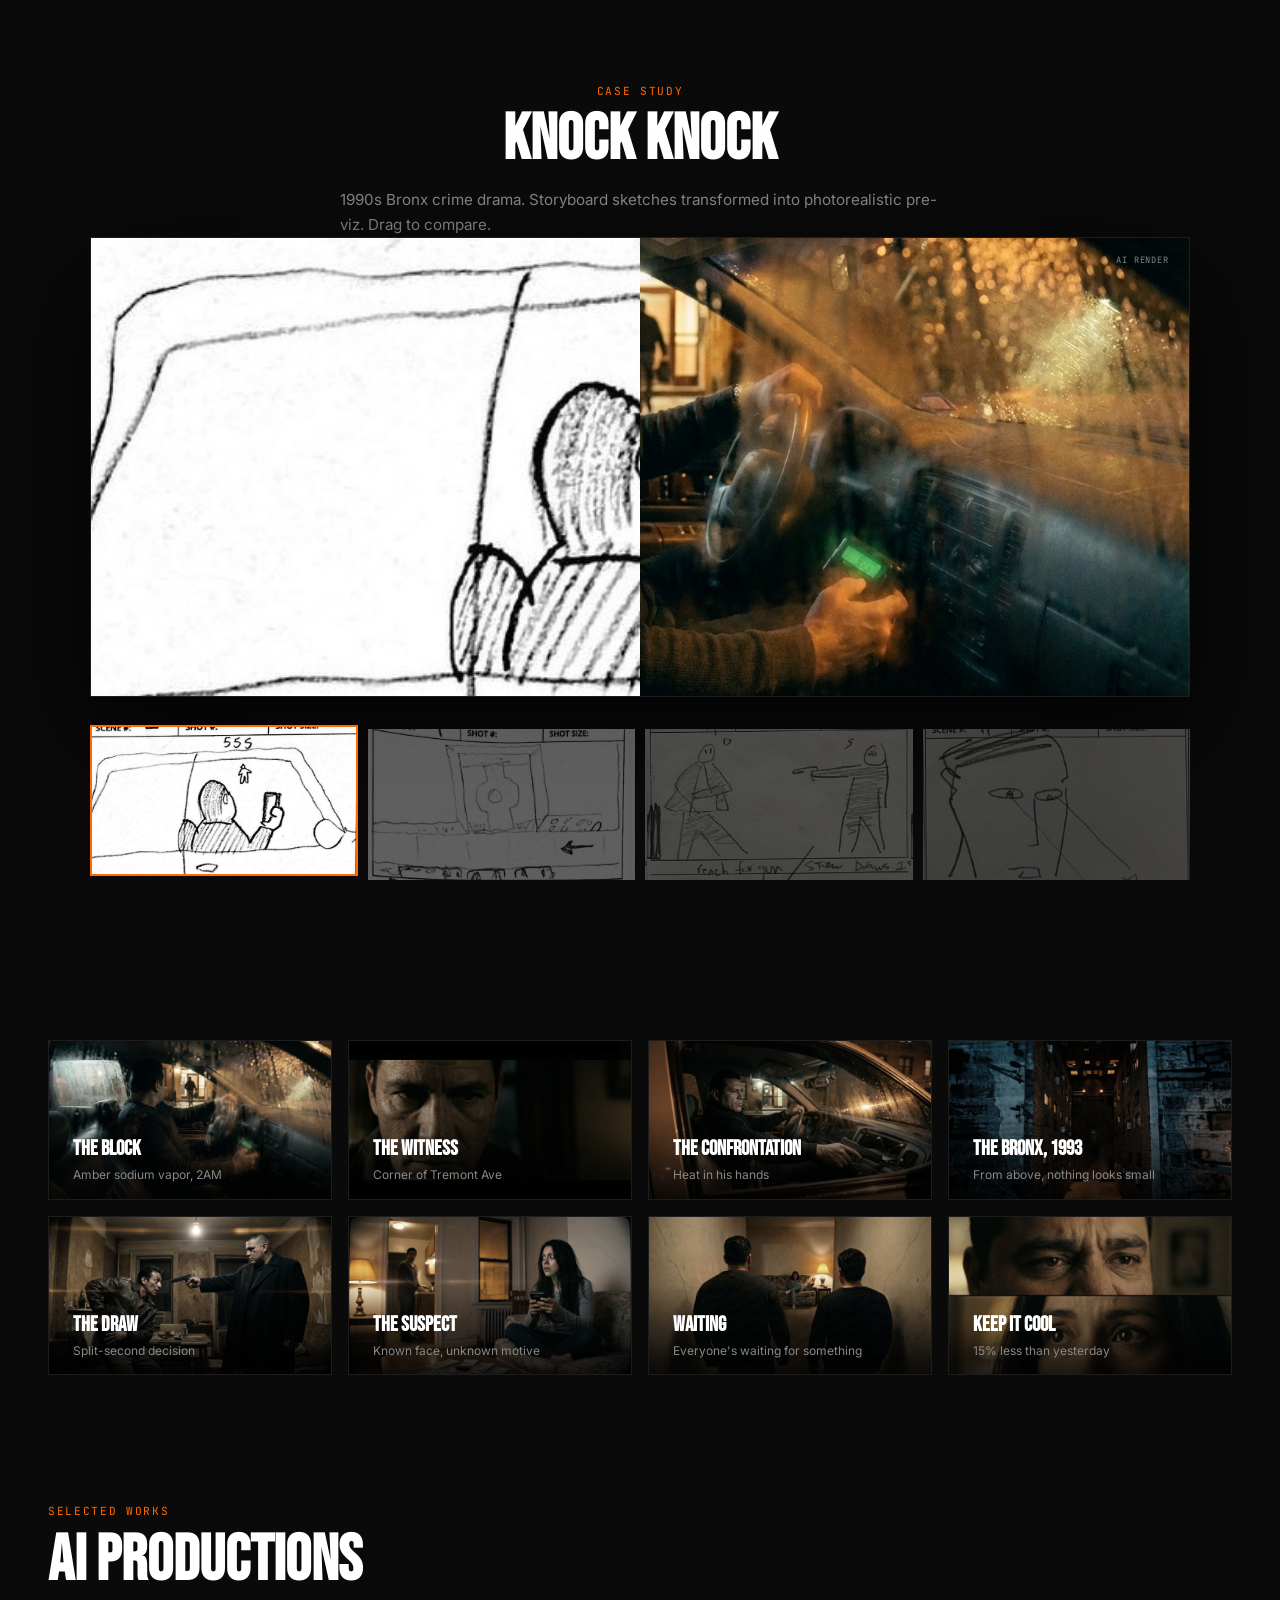
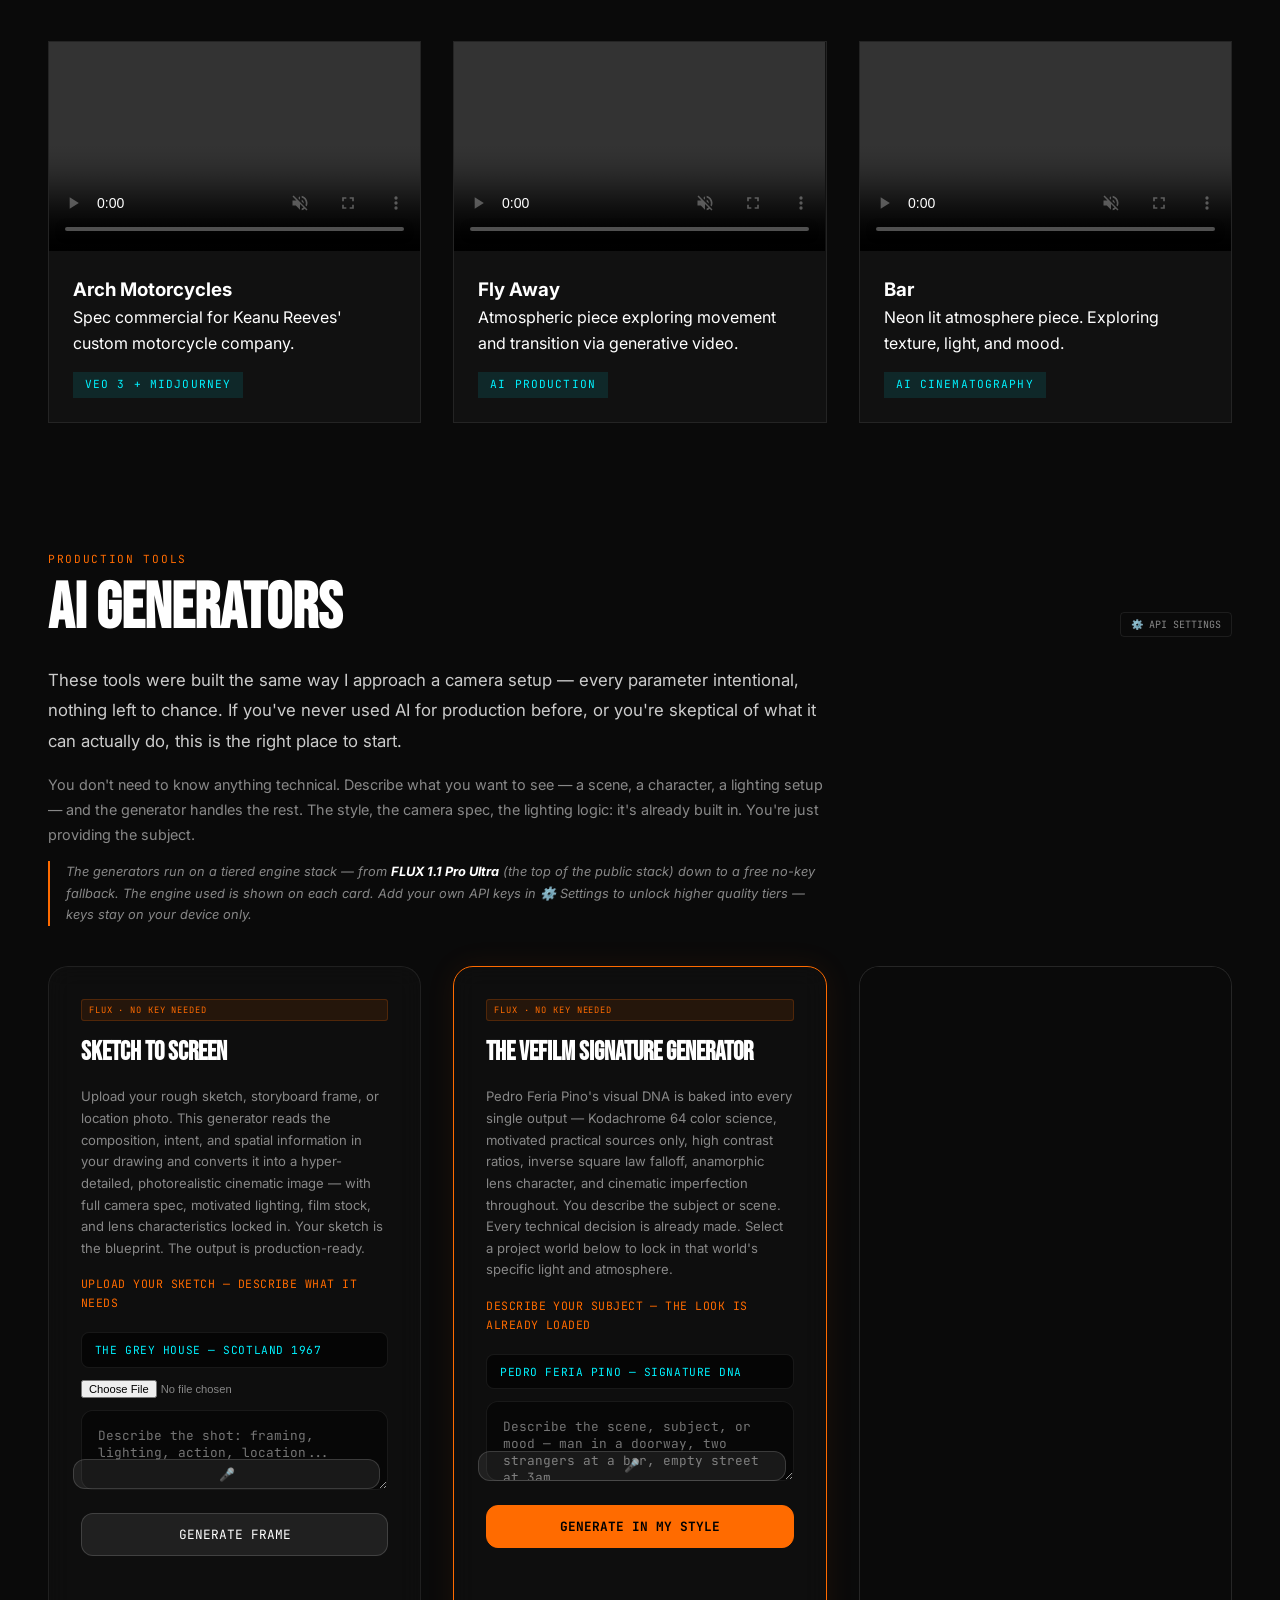
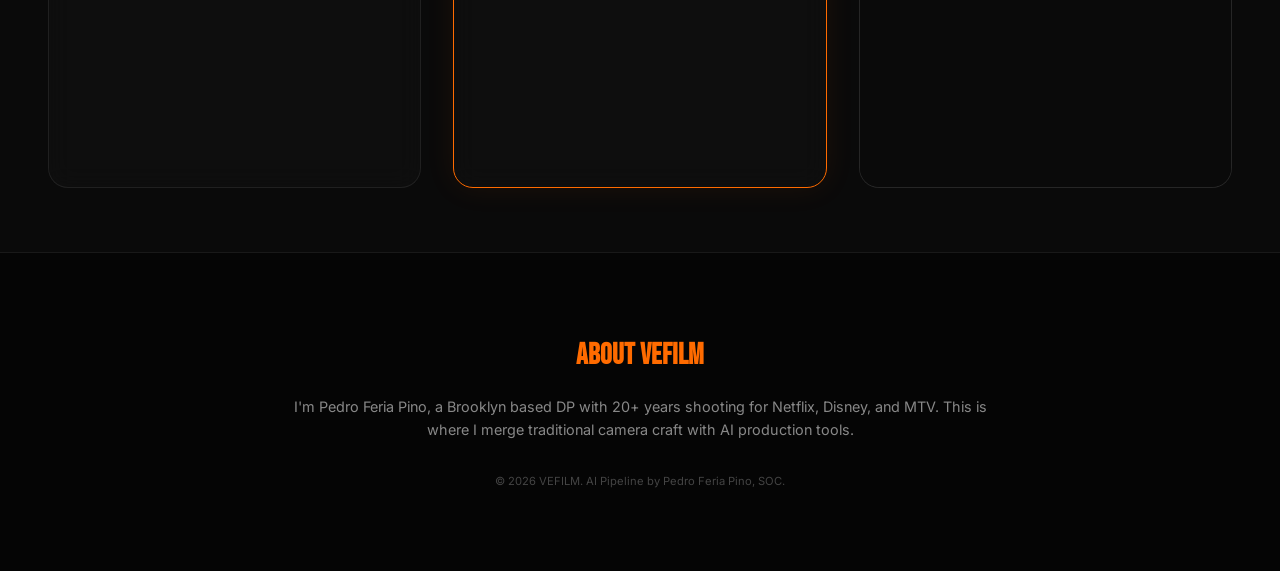
==== commit 6353ba43: "Replace entire fallback chain with direct Vercel FLUX 1.1 Pro API calls All generators now route thr" ====
--- a/index_new.html
+++ b/index_new.html
@@ -530,7 +530,9 @@
             character_neutral: `character consistency reference sheet, three-quarter medium shot waist up, photorealistic face with full skin texture — pores asymmetry natural imperfection, clean cinematic studio lighting key and subtle rim, neutral dark background, sharp focus across entire frame, wardrobe fully visible and detailed, neutral expression, no motion blur, production reference quality, ARRI Alexa aesthetic, no watermarks`
         };
 
-        // --- GENERATOR ENGINE ---
+        // --- GENERATOR ENGINE — All generation via VEFILM Vercel backend (FLUX 1.1 Pro) ---
+        const VEFILM_API = 'https://vefilm-character-sheet.vercel.app/api';
+
         async function getBase64(file) {
             return new Promise(resolve => {
                 const reader = new FileReader();
@@ -539,146 +541,15 @@
             });
         }
 
-        // --- fal.ai FLUX 1.1 Pro Ultra — TIER 1, best quality
-        async function generateWithFal(prompt, isPortrait) {
-            const key = getFalKey();
-            if (!key) return null;
-            const aspect = isPortrait ? '2:3' : '16:9';
-            const submitResp = await fetch('https://queue.fal.run/fal-ai/flux-pro/v1.1-ultra', {
-                method: 'POST',
-                headers: { 'Authorization': `Key ${key}`, 'Content-Type': 'application/json' },
-                body: JSON.stringify({ prompt, aspect_ratio: aspect, output_format: 'jpeg', safety_tolerance: '5' })
-            });
-            if (!submitResp.ok) throw new Error(`fal.ai ${submitResp.status}`);
-            const job = await submitResp.json();
-            const reqId = job.request_id;
-            for (let i = 0; i < 36; i++) {
-                await new Promise(r => setTimeout(r, 2500));
-                const sr = await fetch(`https://queue.fal.run/fal-ai/flux-pro/v1.1-ultra/requests/${reqId}/status`, {
-                    headers: { 'Authorization': `Key ${key}` }
-                });
-                const s = await sr.json();
-                if (s.status === 'COMPLETED') {
-                    const rr = await fetch(`https://queue.fal.run/fal-ai/flux-pro/v1.1-ultra/requests/${reqId}`, {
-                        headers: { 'Authorization': `Key ${key}` }
-                    });
-                    const result = await rr.json();
-                    return result.images?.[0]?.url || null;
-                }
-                if (s.status === 'FAILED') throw new Error('fal.ai generation failed');
-            }
-            throw new Error('fal.ai timeout');
-        }
-
-        // --- Together.ai FLUX.1-dev — TIER 2, fast + high quality
-        async function generateWithTogether(prompt, isPortrait) {
-            const key = getTogetherKey();
-            if (!key) return null;
-            const width = isPortrait ? 720 : 1280;
-            const height = isPortrait ? 1024 : 720;
-            const resp = await fetch('https://api.together.xyz/v1/images/generations', {
-                method: 'POST',
-                headers: { 'Authorization': `Bearer ${key}`, 'Content-Type': 'application/json' },
-                body: JSON.stringify({ model: 'black-forest-labs/FLUX.1-dev', prompt, width, height, steps: 28, n: 1 })
-            });
-            if (!resp.ok) throw new Error(`Together.ai ${resp.status}`);
-            const data = await resp.json();
-            return data.data?.[0]?.url || null;
-        }
-
-        // --- HuggingFace FLUX.1-dev — TIER 3, free with HF token
-        async function generateWithHF(prompt) {
-            const token = getHFKey();
-            if (!token) return null;
-            const resp = await fetch(
-                'https://api-inference.huggingface.co/models/black-forest-labs/FLUX.1-dev',
-                {
-                    method: 'POST',
-                    headers: { 'Authorization': `Bearer ${token}`, 'Content-Type': 'application/json' },
-                    body: JSON.stringify({ inputs: prompt })
-                }
-            );
-            if (!resp.ok) throw new Error(`HF ${resp.status} — accept FLUX.1-dev license at huggingface.co/black-forest-labs/FLUX.1-dev`);
-            const blob = await resp.blob();
-            return URL.createObjectURL(blob);
-        }
-
-        // Gemini 2.0 Flash — actual image generation (requires key)
-        async function generateWithGemini(prompt, imageFile) {
-            const key = getGeminiKey();
-            if (!key) return null;
-            const parts = [{ text: `Generate a photorealistic image: ${prompt}` }];
-            if (imageFile) {
-                const b64 = await getBase64(imageFile);
-                parts.push({ inline_data: { mime_type: imageFile.type, data: b64 } });
-            }
-            const resp = await fetch(
-                `https://generativelanguage.googleapis.com/v1beta/models/gemini-2.0-flash-preview-image-generation:generateContent?key=${key}`,
-                {
-                    method: 'POST',
-                    headers: { 'Content-Type': 'application/json' },
-                    body: JSON.stringify({
-                        contents: [{ parts }],
-                        generationConfig: { responseModalities: ['IMAGE', 'TEXT'] }
-                    })
-                }
-            );
-            const data = await resp.json();
-            if (data.error) throw new Error(data.error.message);
-            const imgPart = data.candidates?.[0]?.content?.parts?.find(p => p.inlineData);
-            if (!imgPart) throw new Error('No image returned from Gemini.');
-            return `data:${imgPart.inlineData.mimeType};base64,${imgPart.inlineData.data}`;
-        }
-
-        // Pollinations FLUX — fallback, no key needed, fetch-based for reliability
-        async function generateWithPollinations(prompt, isPortrait) {
-            const seed = Math.floor(Math.random() * 999999);
-            const w = isPortrait ? 720 : 1280;
-            const h = isPortrait ? 960 : 720;
-            // Trim prompt to avoid URL length failures (keep first 500 chars of DNA)
-            const trimmed = prompt.length > 500 ? prompt.substring(0, 500) : prompt;
-            const url = `https://image.pollinations.ai/prompt/${encodeURIComponent(trimmed)}?width=${w}&height=${h}&nologo=true&model=flux&seed=${seed}&enhance=true`;
-            const resp = await fetch(url);
-            if (!resp.ok) throw new Error(`Pollinations ${resp.status}`);
-            const blob = await resp.blob();
-            return URL.createObjectURL(blob);
-        }
-
-        // Build full styled prompt from input + style DNA
-        function buildPrompt(type, userText, styleDNAKey) {
-            const dna = STYLE_DNA[styleDNAKey] || '';
-            if (type === 'sketch') {
-                return `${userText ? userText + ', ' : ''}${dna}`;
-            } else if (type === 'cinematic') {
-                return `${userText ? userText + ', ' : ''}${dna}`;
-            } else {
-                // character — portrait
-                return `${userText ? userText + ', ' : ''}${dna}`;
-            }
-        }
-
-        function renderOutput(type, imgSrc, prompt, isDataUrl) {
+        function renderOutput(type, imgSrc, prompt) {
             const outputDiv = document.getElementById(`${type}Output`);
-            if (isDataUrl) {
-                outputDiv.innerHTML = `
-                    <img src="${imgSrc}" alt="Generated" style="width:100%; border-radius:6px; display:block;">
-                    <div class="prompt-used" id="prompt_${type}">${prompt}</div>
-                    <div class="gen-actions" id="actions_${type}">
-                        <button class="copy-btn" onclick="copyPrompt('${type}')">COPY PROMPT</button>
-                        <button class="regen-btn" onclick="handleGenerate('${type}')">REGENERATE</button>
-                    </div>`;
-            } else {
-                outputDiv.innerHTML = `
-                    <div class="gen-loader" id="loader_${type}">DEVELOPING FRAME...</div>
-                    <img src="${imgSrc}" alt="Generated" style="width:100%; border-radius:6px; display:none;"
-                        onload="document.getElementById('loader_${type}').style.display='none'; this.style.display='block';"
-                        onerror="document.getElementById('loader_${type}').textContent='Generation failed — try again.'; document.getElementById('loader_${type}').style.color='#c45c3e';">
-                    <div class="prompt-used" id="prompt_${type}">${prompt}</div>
-                    <div class="gen-actions" id="actions_${type}">
-                        <button class="copy-btn" onclick="copyPrompt('${type}')">COPY PROMPT</button>
-                        <button class="regen-btn" onclick="handleGenerate('${type}')">REGENERATE</button>
-                    </div>`;
-            }
+            outputDiv.innerHTML = `
+                <img src="${imgSrc}" alt="Generated" style="width:100%; border-radius:6px; display:block;">
+                <div class="prompt-used" id="prompt_${type}">${prompt}</div>
+                <div class="gen-actions" id="actions_${type}">
+                    <button class="copy-btn" onclick="copyPrompt('${type}')">COPY PROMPT</button>
+                    <button class="regen-btn" onclick="handleGenerate('${type}')">REGENERATE</button>
+                </div>`;
         }
 
         async function handleGenerate(type) {
@@ -687,65 +558,42 @@
             const styleEl = document.getElementById(`${type}Style`);
             const file = fileInput ? fileInput.files[0] : null;
             const outputDiv = document.getElementById(`${type}Output`);
-            const styleDNAKey = styleEl ? styleEl.value : type;
-            const isPortrait = type === 'character';
-
-            if (!inputEl.value && !file) return alert('Enter a description or upload an image.');
+            const style = styleEl ? styleEl.value : type;
+
+            if (!inputEl.value.trim() && !file) return alert('Enter a description or upload an image.');
 
             outputDiv.style.display = 'block';
-            outputDiv.innerHTML = '<div class="gen-loader">DEVELOPING FRAME...</div>';
-
-            const styledPrompt = buildPrompt(type, inputEl.value, styleDNAKey);
-
-            // Priority: fal.ai → Together → HF-dev → Gemini → Pollinations
-            if (getFalKey()) {
-                outputDiv.innerHTML = '<div class="gen-loader">FLUX 1.1 PRO ULTRA · FAL.AI — DEVELOPING FRAME...</div>';
-                try {
-                    const imgUrl = await generateWithFal(styledPrompt, isPortrait);
-                    if (imgUrl) { renderOutput(type, imgUrl, styledPrompt, false); return; }
-                } catch(e) {
-                    outputDiv.innerHTML = `<div class="gen-loader">fal.ai error — trying Together.ai...</div>`;
-                    await new Promise(r => setTimeout(r, 800));
+            outputDiv.innerHTML = '<div class="gen-loader">GEMINI ENGINEERING PROMPT — FLUX 1.1 PRO RENDERING...</div>';
+
+            try {
+                let body = {};
+                let endpoint = '';
+
+                if (type === 'sketch') {
+                    endpoint = `${VEFILM_API}/sketch`;
+                    body = { description: inputEl.value.trim(), style };
+                    if (file) {
+                        body.imageBase64 = await getBase64(file);
+                        body.imageMimeType = file.type;
+                    }
+                } else if (type === 'cinematic') {
+                    endpoint = `${VEFILM_API}/signature`;
+                    body = { description: inputEl.value.trim(), style };
                 }
-            }
-            if (getTogetherKey()) {
-                outputDiv.innerHTML = '<div class="gen-loader">FLUX.1-DEV · TOGETHER.AI — DEVELOPING FRAME...</div>';
-                try {
-                    const imgUrl = await generateWithTogether(styledPrompt, isPortrait);
-                    if (imgUrl) { renderOutput(type, imgUrl, styledPrompt, false); return; }
-                } catch(e) {
-                    outputDiv.innerHTML = `<div class="gen-loader">Together error — trying HuggingFace...</div>`;
-                    await new Promise(r => setTimeout(r, 800));
-                }
-            }
-            if (getHFKey()) {
-                outputDiv.innerHTML = '<div class="gen-loader">FLUX.1-DEV · HUGGING FACE — DEVELOPING FRAME...</div>';
-                try {
-                    const imgUrl = await generateWithHF(styledPrompt);
-                    if (imgUrl) { renderOutput(type, imgUrl, styledPrompt, true); return; }
-                } catch(e) {
-                    outputDiv.innerHTML = `<div class="gen-loader">HF error — switching to Gemini...</div>`;
-                    await new Promise(r => setTimeout(r, 800));
-                }
-            }
-            if (getGeminiKey()) {
-                outputDiv.innerHTML = '<div class="gen-loader">GEMINI ENGINE — DEVELOPING FRAME...</div>';
-                try {
-                    const imgDataUrl = await generateWithGemini(styledPrompt, file);
-                    renderOutput(type, imgDataUrl, styledPrompt, true);
-                    return;
-                } catch(e) {
-                    outputDiv.innerHTML = `<div class="gen-loader">Gemini failed — switching to FLUX...</div>`;
-                    await new Promise(r => setTimeout(r, 800));
-                }
-            }
-            // Fallback: Pollinations (no key required)
-            outputDiv.innerHTML = '<div class="gen-loader">FLUX · FREE ENGINE — Generating... (15–30 sec)</div>';
-            try {
-                const imgUrl = await generateWithPollinations(styledPrompt, isPortrait);
-                renderOutput(type, imgUrl, styledPrompt, true);
+
+                const resp = await fetch(endpoint, {
+                    method: 'POST',
+                    headers: { 'Content-Type': 'application/json' },
+                    body: JSON.stringify(body)
+                });
+
+                const data = await resp.json();
+                if (!resp.ok) throw new Error(data.error || `Server error ${resp.status}`);
+
+                renderOutput(type, data.imageUrl, data.engineeredPrompt);
+
             } catch(e) {
-                outputDiv.innerHTML = `<div class="gen-loader" style="color:#c45c3e;">Generation failed — check connection or try again. (${e.message})</div>`;
+                outputDiv.innerHTML = `<div class="gen-loader" style="color:#c45c3e;">Generation failed — ${e.message}</div>`;
             }
         }
 
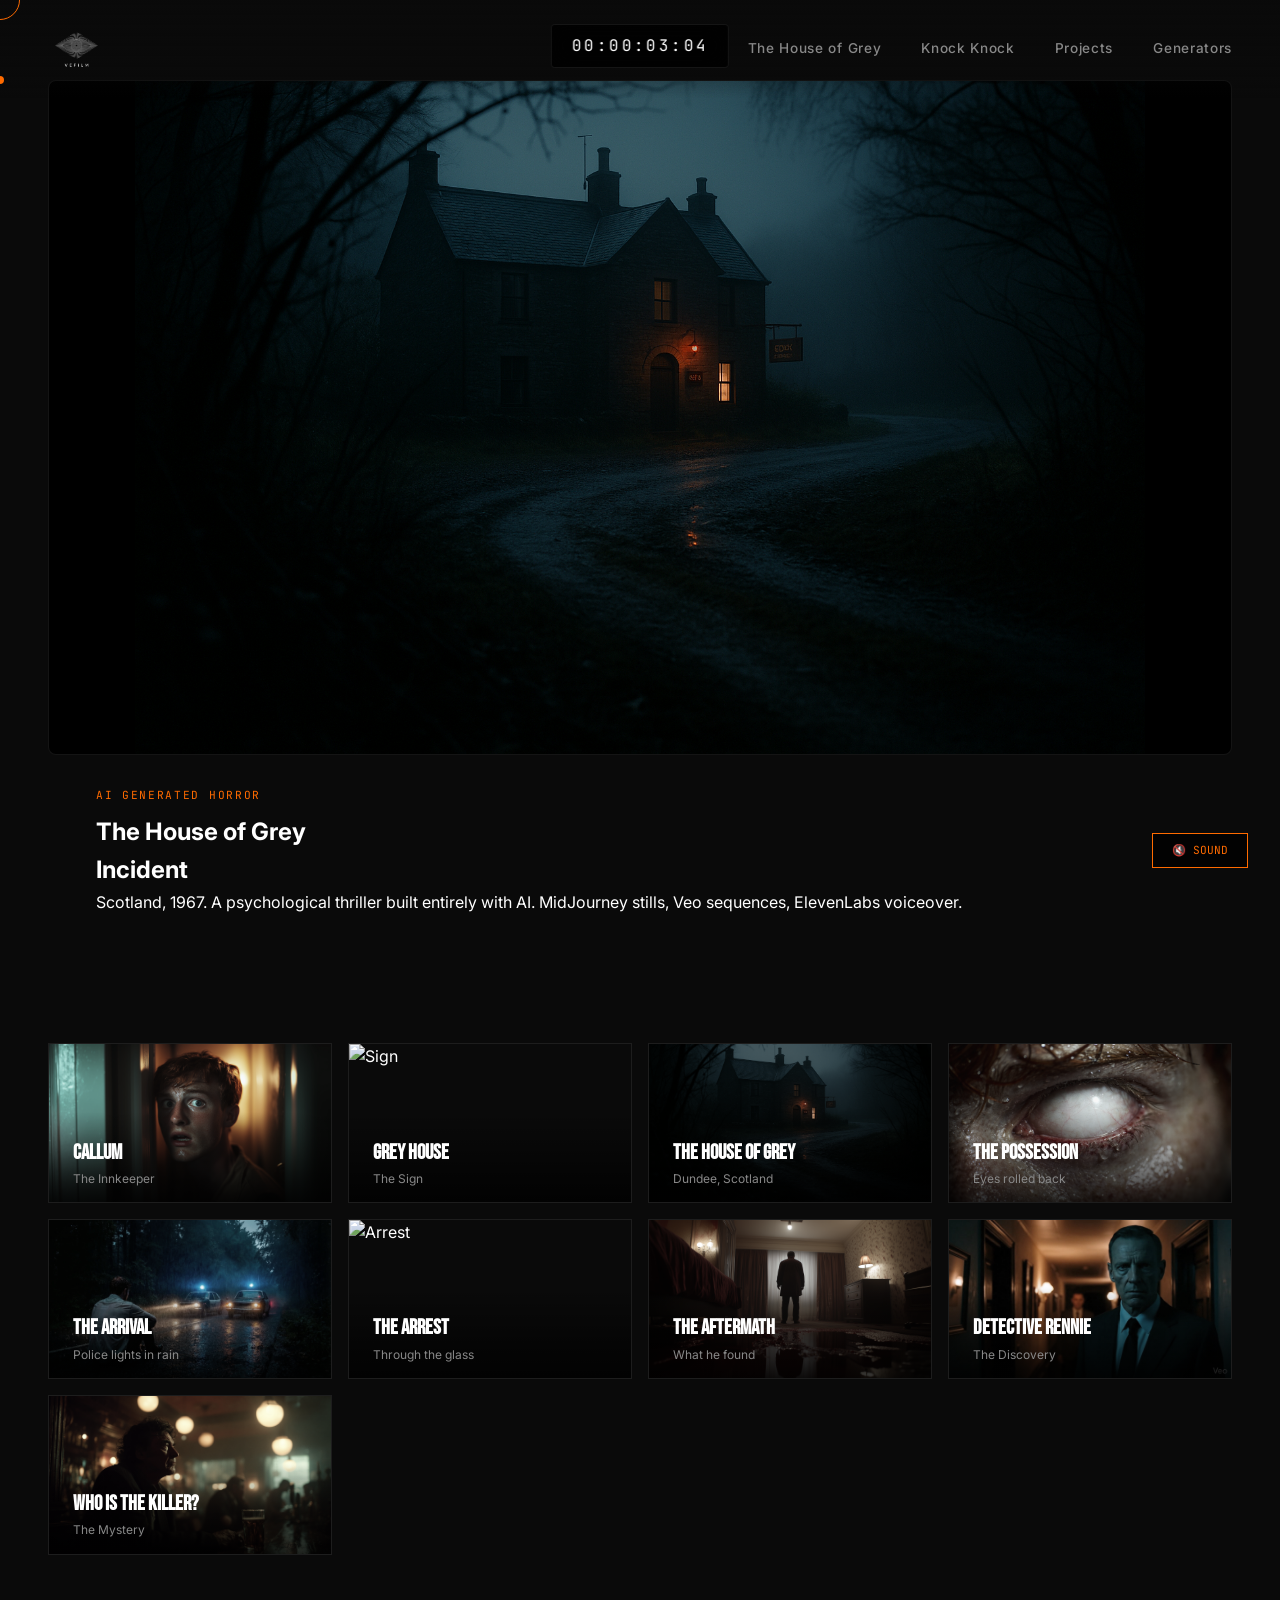
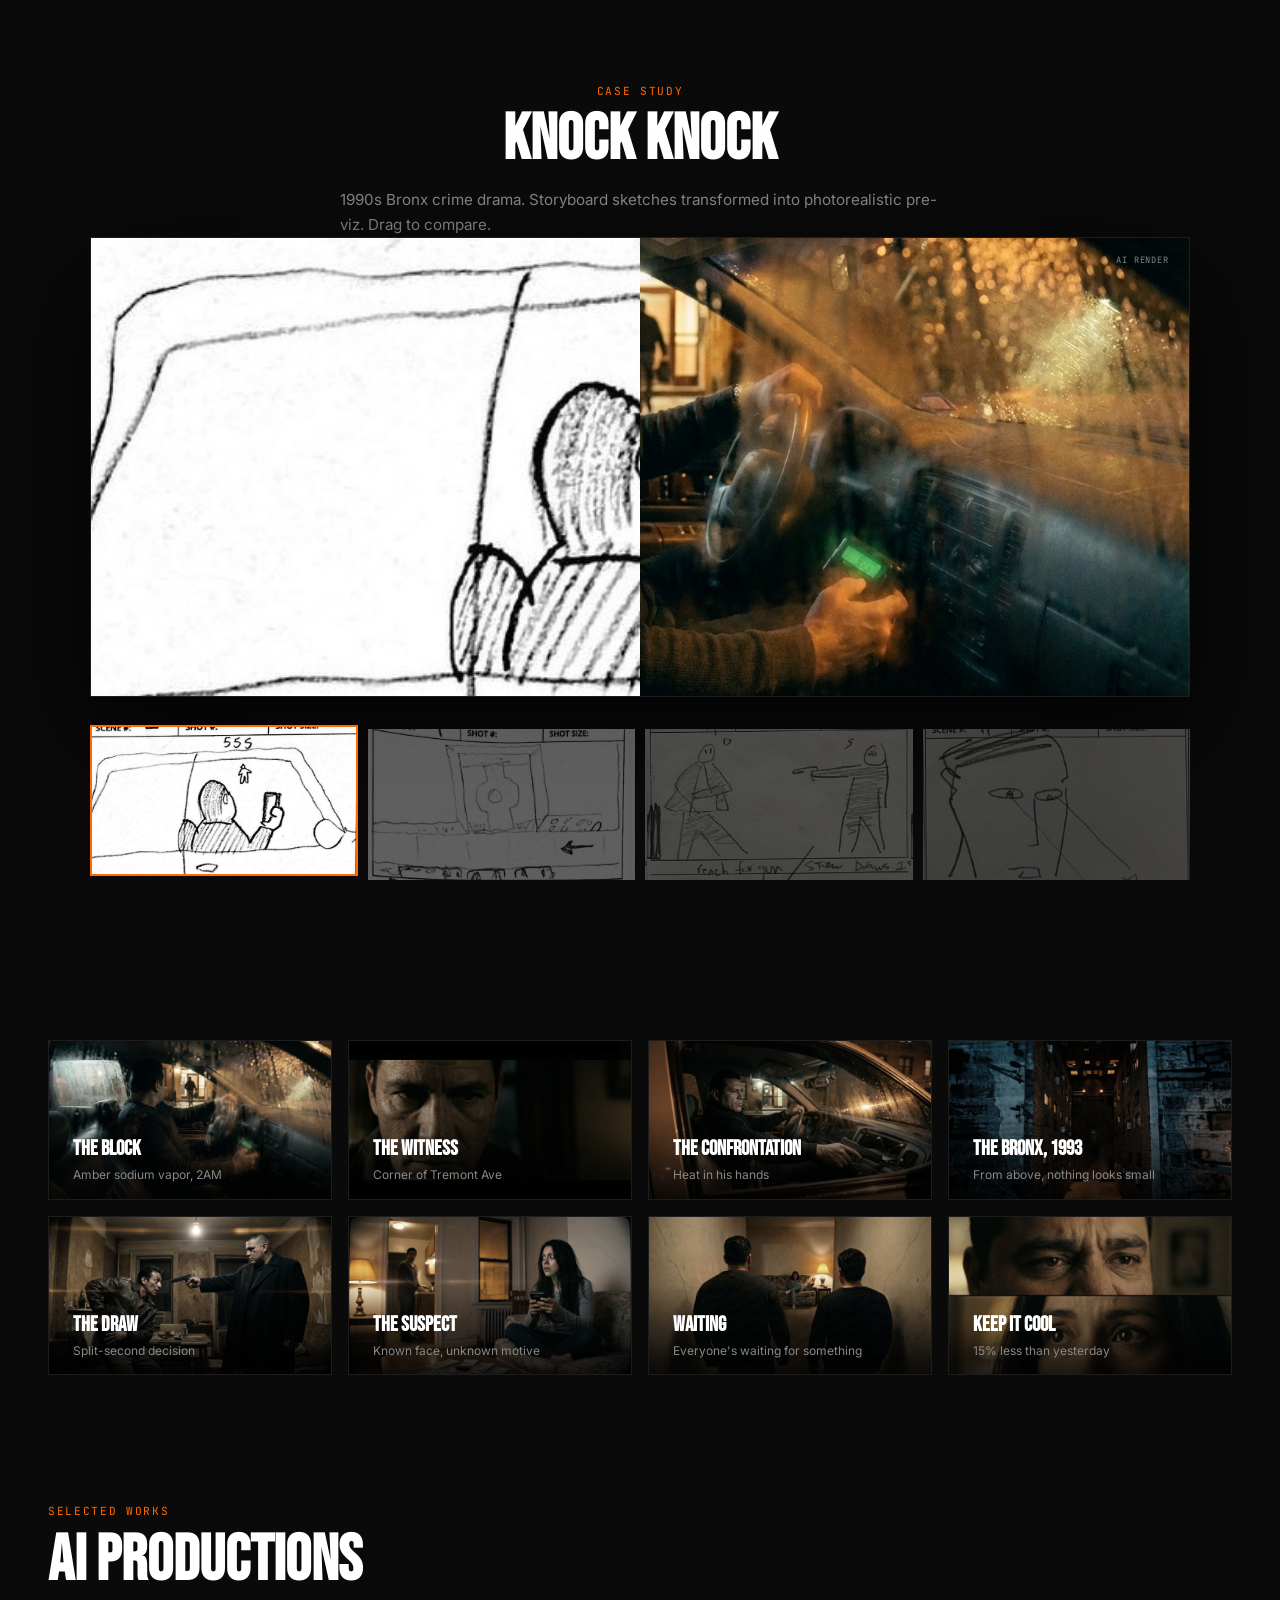
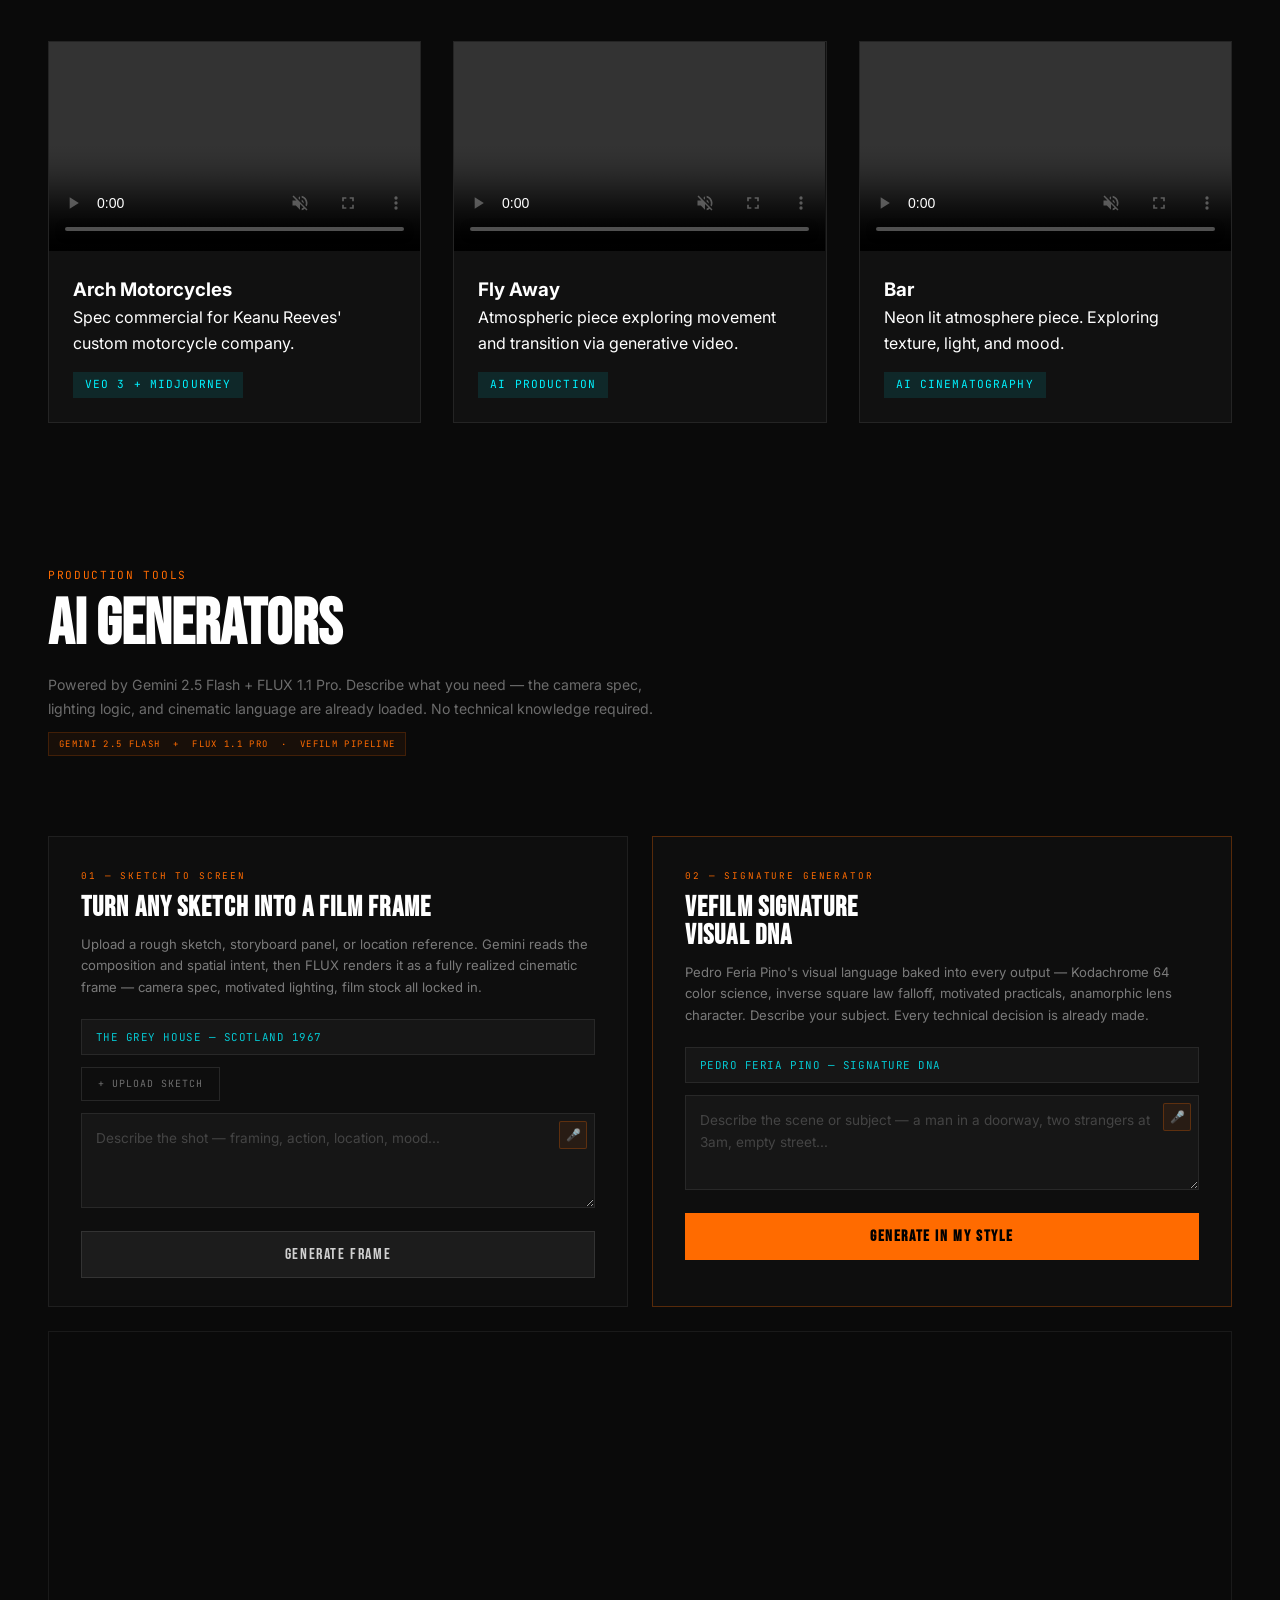
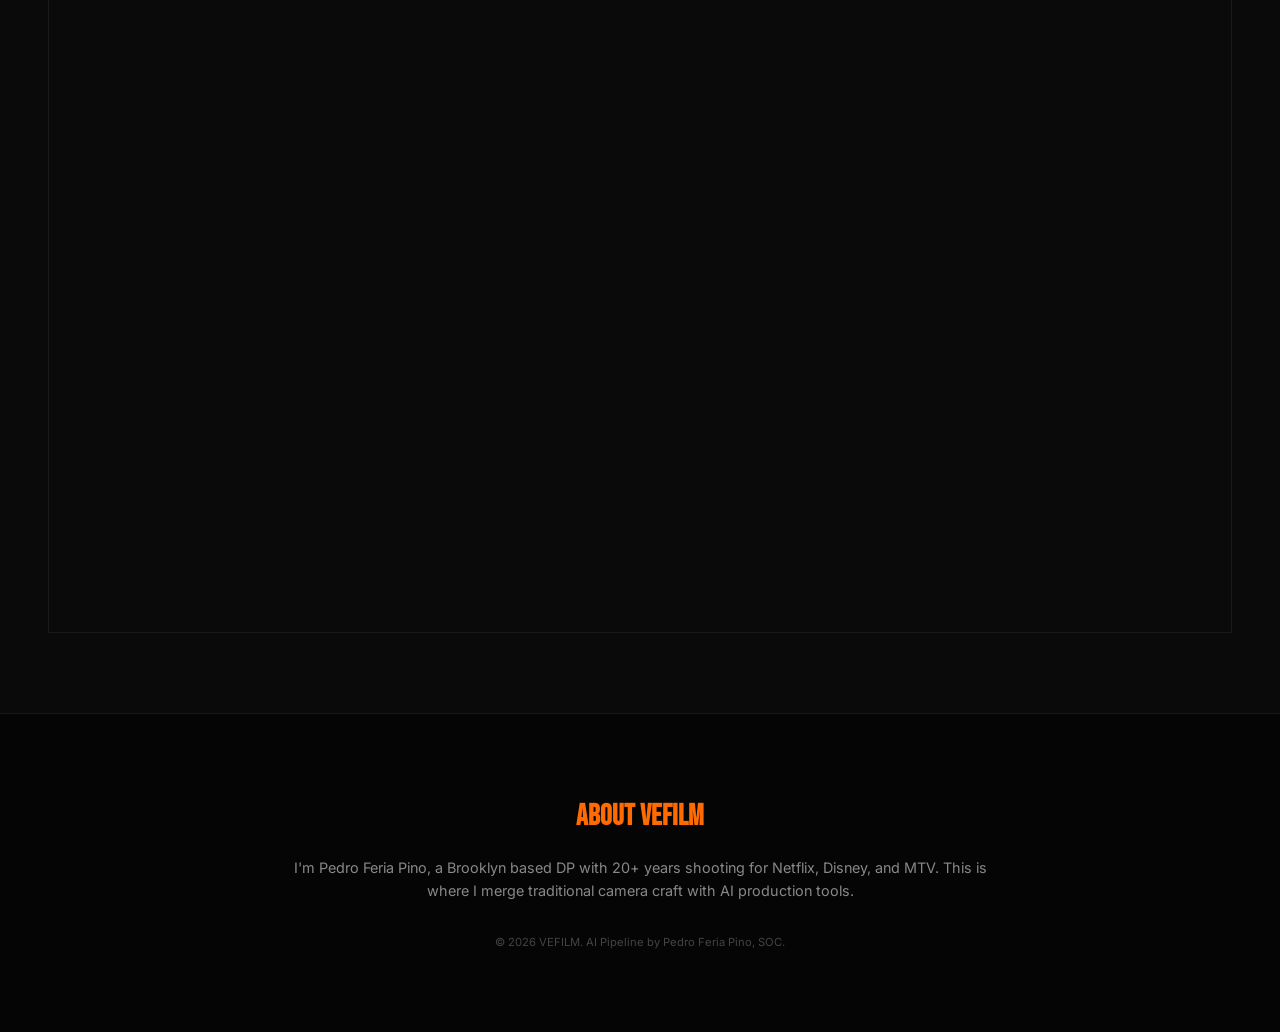
==== commit 9b01bab2: "Full generators section redesign — clean CSS, 2-col + full-width layout, remove API settings bloat C" ====
--- a/index_new.html
+++ b/index_new.html
@@ -79,36 +79,204 @@
         .project-info { padding: 1.5rem; }
         .project-tag { display: inline-block; padding: 0.25rem 0.75rem; background: rgba(0,242,255,0.1); color: var(--accent-teal); font-size: 0.7rem; text-transform: uppercase; letter-spacing: 0.1em; margin-top: 1rem; font-family: 'JetBrains Mono', monospace; }
         /* GENERATORS */
-        .gen-grid { display: grid; grid-template-columns: repeat(auto-fit, minmax(320px, 1fr)); gap: 2rem; margin-top: 3rem; }
-        .gen-card { background: rgba(17,17,17,0.6); border: 1px solid var(--border); border-radius: 20px; padding: 2rem; transition: 0.3s; backdrop-filter: blur(12px); display: flex; flex-direction: column; }
-        .gen-card:hover { border-color: var(--accent); background: rgba(20,20,20,0.8); }
-        .gen-card h3 { font-family: 'Bebas Neue', sans-serif; font-size: 1.6rem; margin-bottom: 0.75rem; }
-        .gen-card p { color: var(--text-dim); font-size: 0.9rem; margin-bottom: 1rem; }
-        .gen-card textarea { width: 100%; background: rgba(0,0,0,0.5); border: 1px solid var(--border); border-radius: 12px; color: var(--text); padding: 1rem; font-family: 'JetBrains Mono', monospace; font-size: 0.8rem; resize: vertical; min-height: 80px; }
-        .gen-card button { width: 100%; background: rgba(255,255,255,0.08); color: var(--text); border: 1px solid rgba(255,255,255,0.15); border-radius: 12px; padding: 0.75rem; font-family: 'JetBrains Mono', monospace; font-size: 0.8rem; text-transform: uppercase; margin-top: 1rem; transition: 0.3s; }
-        .gen-card button:hover { background: var(--accent); color: #000; border-color: var(--accent); }
-        /* GENERATOR OUTPUT & SETTINGS */
-        .gen-output { background: #000; border: 1px solid var(--accent-teal); border-radius: 8px; padding: 1rem; margin-top: 1rem; display: none; position: relative; }
-        .gen-output img { width: 100%; border-radius: 6px; display: block; }
-        .gen-loader { text-align: center; padding: 2rem; font-family: 'JetBrains Mono', monospace; font-size: 0.7rem; color: var(--accent); letter-spacing: 0.15em; }
-        @keyframes blink { 0%,100%{opacity:1} 50%{opacity:0.2} }
-        .gen-loader { animation: blink 1.2s ease-in-out infinite; }
-        .prompt-used { font-size: 0.6rem; color: #444; margin-top: 0.75rem; font-family: 'JetBrains Mono', monospace; line-height: 1.5; border-top: 1px solid #1a1a1a; padding-top: 0.75rem; }
-        .gen-actions { display: flex; gap: 8px; margin-top: 0.75rem; }
-        .copy-btn { background: var(--accent-teal); color: #000; border: none; padding: 5px 10px; font-size: 0.6rem; font-weight: bold; border-radius: 4px; }
-        .regen-btn { background: transparent; border: 1px solid #333; color: #666; padding: 5px 10px; font-size: 0.6rem; font-family: 'JetBrains Mono', monospace; border-radius: 4px; }
-        .regen-btn:hover { border-color: var(--accent); color: var(--accent); background: transparent; }
-
-        #apiSettings { display:none; background:rgba(255,107,0,0.05); border:1px dashed var(--accent); padding:1.5rem; margin-top:1rem; border-radius:12px; }
-        .style-select { width:100%; background:rgba(0,0,0,0.6); border:1px solid var(--border); border-radius:8px; color:var(--accent-teal); padding:0.6rem 0.8rem; font-family:'JetBrains Mono',monospace; font-size:0.7rem; text-transform:uppercase; letter-spacing:0.05em; margin-top:0.75rem; appearance:none; cursor:pointer; }
-        .style-select:focus { outline:none; border-color:var(--accent); }
-        .mic-btn { position:absolute; bottom:8px; right:8px; background:rgba(255,107,0,0.12); border:1px solid rgba(255,107,0,0.4); color:var(--accent); border-radius:50%; width:30px; height:30px; font-size:13px; padding:0; display:flex; align-items:center; justify-content:center; transition:0.2s; z-index:2; }
-        .mic-btn:hover { background:var(--accent); color:#000; border-color:var(--accent); }
-        .mic-btn.listening { background:var(--accent); color:#000; animation:blink 0.8s infinite; }
-        .textarea-wrap { position:relative; margin-top:0.75rem; }
-        .engine-badge { display:inline-block; font-family:'JetBrains Mono',monospace; font-size:0.55rem; letter-spacing:0.1em; text-transform:uppercase; padding:3px 7px; border-radius:3px; margin-bottom:0.75rem; }
-        .badge-gemini { background:rgba(0,242,255,0.1); color:var(--accent-teal); border:1px solid rgba(0,242,255,0.2); }
-        .badge-flux { background:rgba(255,107,0,0.1); color:var(--accent); border:1px solid rgba(255,107,0,0.2); }
+        .gen-grid {
+            display: grid;
+            grid-template-columns: 1fr 1fr;
+            grid-template-rows: auto auto;
+            gap: 1.5rem;
+            margin-top: 2.5rem;
+        }
+        .gen-card {
+            background: #0e0e0e;
+            border: 1px solid rgba(255,255,255,0.07);
+            padding: 2rem 2rem 1.75rem;
+            display: flex;
+            flex-direction: column;
+            transition: border-color 0.25s;
+        }
+        .gen-card:hover { border-color: rgba(255,107,0,0.35); }
+        .gen-card.full-width { grid-column: 1 / -1; padding: 0; overflow: hidden; border-color: rgba(255,255,255,0.05); }
+        .gen-card.accent-card { border-color: rgba(255,107,0,0.3); }
+        .gen-card-label {
+            font-family: 'JetBrains Mono', monospace;
+            font-size: 0.58rem;
+            letter-spacing: 0.2em;
+            text-transform: uppercase;
+            color: var(--accent);
+            margin-bottom: 0.6rem;
+        }
+        .gen-card h3 {
+            font-family: 'Bebas Neue', sans-serif;
+            font-size: 1.75rem;
+            letter-spacing: 0.04em;
+            line-height: 1;
+            margin-bottom: 0.75rem;
+            color: #fff;
+        }
+        .gen-card .gen-desc {
+            color: rgba(255,255,255,0.45);
+            font-size: 0.82rem;
+            line-height: 1.65;
+            margin-bottom: 1.25rem;
+            flex-grow: 0;
+        }
+        .gen-card textarea {
+            width: 100%;
+            background: rgba(255,255,255,0.03);
+            border: 1px solid rgba(255,255,255,0.08);
+            color: #fff;
+            padding: 0.85rem 2.5rem 0.85rem 0.85rem;
+            font-family: 'Inter', sans-serif;
+            font-size: 0.85rem;
+            line-height: 1.6;
+            resize: vertical;
+            min-height: 90px;
+            outline: none;
+            transition: border-color 0.2s;
+        }
+        .gen-card textarea:focus { border-color: rgba(255,107,0,0.4); }
+        .gen-card textarea::placeholder { color: rgba(255,255,255,0.2); }
+        .gen-btn {
+            width: 100%;
+            background: rgba(255,255,255,0.06);
+            color: rgba(255,255,255,0.8);
+            border: 1px solid rgba(255,255,255,0.1);
+            padding: 0.8rem 1rem;
+            font-family: 'Bebas Neue', sans-serif;
+            font-size: 1rem;
+            letter-spacing: 0.1em;
+            text-transform: uppercase;
+            margin-top: 1rem;
+            cursor: none;
+            transition: all 0.2s;
+        }
+        .gen-btn:hover { background: rgba(255,107,0,0.12); border-color: var(--accent); color: #fff; }
+        .gen-btn.primary { background: var(--accent); color: #000; border-color: var(--accent); font-weight: 700; }
+        .gen-btn.primary:hover { background: #e05e00; }
+        /* OUTPUT */
+        .gen-output { margin-top: 1.25rem; display: none; }
+        .gen-output img { width: 100%; display: block; }
+        .gen-loader {
+            padding: 2rem 1rem;
+            font-family: 'JetBrains Mono', monospace;
+            font-size: 0.62rem;
+            color: var(--accent);
+            letter-spacing: 0.18em;
+            text-transform: uppercase;
+            text-align: center;
+        }
+        @keyframes blink { 0%,100%{opacity:1} 50%{opacity:0.15} }
+        .gen-loader { animation: blink 1.4s ease-in-out infinite; }
+        .prompt-used {
+            font-size: 0.58rem;
+            color: #333;
+            margin-top: 0.75rem;
+            font-family: 'JetBrains Mono', monospace;
+            line-height: 1.55;
+            border-top: 1px solid #181818;
+            padding-top: 0.75rem;
+            max-height: 80px;
+            overflow: hidden;
+        }
+        .gen-actions { display: flex; gap: 8px; margin-top: 0.6rem; }
+        .copy-btn {
+            background: transparent;
+            color: var(--accent-teal);
+            border: 1px solid rgba(0,242,255,0.25);
+            padding: 5px 12px;
+            font-size: 0.58rem;
+            font-family: 'JetBrains Mono', monospace;
+            letter-spacing: 0.08em;
+            cursor: none;
+            transition: 0.2s;
+        }
+        .copy-btn:hover { background: rgba(0,242,255,0.08); }
+        .regen-btn {
+            background: transparent;
+            border: 1px solid rgba(255,255,255,0.08);
+            color: rgba(255,255,255,0.25);
+            padding: 5px 12px;
+            font-size: 0.58rem;
+            font-family: 'JetBrains Mono', monospace;
+            letter-spacing: 0.08em;
+            cursor: none;
+            transition: 0.2s;
+        }
+        .regen-btn:hover { border-color: rgba(255,107,0,0.4); color: var(--accent); }
+        /* SELECTS + INPUTS */
+        .style-select {
+            width: 100%;
+            background: rgba(255,255,255,0.03);
+            border: 1px solid rgba(255,255,255,0.08);
+            color: rgba(0,242,255,0.8);
+            padding: 0.65rem 0.85rem;
+            font-family: 'JetBrains Mono', monospace;
+            font-size: 0.68rem;
+            letter-spacing: 0.05em;
+            text-transform: uppercase;
+            margin-bottom: 0.75rem;
+            appearance: none;
+            outline: none;
+            cursor: none;
+        }
+        .style-select:focus { border-color: rgba(255,107,0,0.4); }
+        .file-input-wrap {
+            margin-bottom: 0.75rem;
+            font-family: 'JetBrains Mono', monospace;
+            font-size: 0.65rem;
+            color: rgba(255,255,255,0.3);
+        }
+        .file-input-wrap input[type="file"] { display: none; }
+        .file-input-label {
+            display: inline-block;
+            border: 1px solid rgba(255,255,255,0.1);
+            padding: 0.5rem 1rem;
+            font-size: 0.62rem;
+            font-family: 'JetBrains Mono', monospace;
+            letter-spacing: 0.1em;
+            text-transform: uppercase;
+            color: rgba(255,255,255,0.4);
+            cursor: pointer;
+            transition: all 0.2s;
+            margin-right: 0.5rem;
+        }
+        .file-input-label:hover { border-color: var(--accent); color: var(--accent); }
+        .file-name { font-size: 0.6rem; color: var(--accent-teal); }
+        /* MIC */
+        .textarea-wrap { position: relative; }
+        .mic-btn {
+            position: absolute;
+            top: 8px;
+            right: 8px;
+            background: rgba(255,107,0,0.08);
+            border: 1px solid rgba(255,107,0,0.25);
+            color: var(--accent);
+            width: 28px;
+            height: 28px;
+            font-size: 12px;
+            display: flex;
+            align-items: center;
+            justify-content: center;
+            cursor: none;
+            transition: 0.2s;
+            border-radius: 2px;
+        }
+        .mic-btn:hover { background: var(--accent); color: #000; }
+        .mic-btn.listening { background: var(--accent); color: #000; animation: blink 0.7s infinite; }
+        /* ENGINE BADGE */
+        .engine-badge {
+            display: inline-block;
+            font-family: 'JetBrains Mono', monospace;
+            font-size: 0.54rem;
+            letter-spacing: 0.14em;
+            text-transform: uppercase;
+            padding: 2px 8px;
+            margin-bottom: 0.85rem;
+            background: rgba(255,107,0,0.08);
+            color: var(--accent);
+            border: 1px solid rgba(255,107,0,0.2);
+        }
+        @media (max-width: 860px) { .gen-grid { grid-template-columns: 1fr; } .gen-card.full-width { grid-column: 1; } }
         /* UTILS */
         .timecode { position: fixed; top: 1.5rem; left: 50%; transform: translateX(-50%); z-index: 1001; font-family: 'JetBrains Mono', monospace; font-size: 1rem; letter-spacing: 0.15em; background: rgba(0,0,0,0.8); color: var(--text); padding: 0.5rem 1.25rem; border-radius: 4px; border: 1px solid var(--border); backdrop-filter: blur(10px); }
         .audio-toggle { position: fixed; bottom: 2rem; right: 2rem; z-index: 1001; font-family: 'JetBrains Mono', monospace; font-size: 0.7rem; background: rgba(0,0,0,0.8); color: var(--accent); border: 1px solid var(--accent); padding: 0.6rem 1.2rem; cursor: pointer; }
@@ -233,135 +401,70 @@
         </div>
     </section>
     <!-- SECTION: GENERATORS -->
-    <section id="generators">
+    <section id="generators" style="padding: 5rem 3rem;">
         <p class="section-label">Production Tools</p>
-        <div style="display: flex; justify-content: space-between; align-items: baseline;">
-            <h2 class="section-title">AI Generators</h2>
-            <button onclick="toggleSettings()" style="background:none; border:1px solid var(--border); color:var(--text-dim); padding: 5px 10px; font-family:'JetBrains Mono'; font-size:10px; border-radius:4px;">⚙️ API SETTINGS</button>
-        </div>
-
-        <!-- SECTION INTRO -->
-        <div style="margin: 1.5rem 0 2.5rem 0; max-width: 780px;">
-            <p style="font-size: 1.05rem; color: #ccc; line-height: 1.8; margin-bottom: 1rem;">
-                These tools were built the same way I approach a camera setup — every parameter intentional, nothing left to chance. If you've never used AI for production before, or you're skeptical of what it can actually do, this is the right place to start.
-            </p>
-            <p style="font-size: 0.9rem; color: var(--text-dim); line-height: 1.75;">
-                You don't need to know anything technical. Describe what you want to see — a scene, a character, a lighting setup — and the generator handles the rest. The style, the camera spec, the lighting logic: it's already built in. You're just providing the subject.
-            </p>
-            <p style="font-size: 0.8rem; color: var(--text-dim); line-height: 1.7; margin-top: 0.85rem; padding-left: 1rem; border-left: 2px solid var(--accent); font-style: italic;">
-                The generators run on a tiered engine stack — from <strong style="color:#fff;">FLUX 1.1 Pro Ultra</strong> (the top of the public stack) down to a free no-key fallback. The engine used is shown on each card. Add your own API keys in ⚙️ Settings to unlock higher quality tiers — keys stay on your device only.
-            </p>
-        </div>
-
-        <div id="apiSettings" style="display:none;">
-
-            <!-- TIER 1: fal.ai -->
-            <div style="background:rgba(0,242,255,0.04); border:1px solid rgba(0,242,255,0.15); border-radius:12px; padding:1.25rem; margin-bottom:1rem;">
-                <div style="display:flex; justify-content:space-between; align-items:center; margin-bottom:0.5rem;">
-                    <strong style="color:#fff; font-size:0.85rem;">TIER 1 — fal.ai · FLUX 1.1 Pro Ultra</strong>
-                    <span style="font-family:'JetBrains Mono'; font-size:0.6rem; color:var(--accent); background:rgba(255,107,0,0.1); padding:2px 7px; border-radius:3px;">BEST QUALITY · ~$0.06/image</span>
-                </div>
-                <p style="font-size:0.75rem; color:var(--text-dim); margin-bottom:0.6rem; line-height:1.6;">The absolute top of the public stack right now. Get a free key at <a href="https://fal.ai/dashboard/keys" target="_blank" style="color:var(--accent-teal);">fal.ai/dashboard/keys</a> → Create Key. Free credits on signup.</p>
-                <input type="password" id="falKeyInput" placeholder="Paste fal.ai Key (starts with key-...)" style="width:100%; background:#000; border:1px solid var(--border); color:var(--accent-teal); padding:10px; margin-bottom:8px; font-family:'JetBrains Mono'; font-size:0.75rem; border-radius:6px;">
-                <div style="display:flex; gap:8px; align-items:center;">
-                    <button onclick="saveFalKey()" style="padding:5px 15px; background:var(--accent); color:#000; border:none; font-weight:bold; font-size:11px; border-radius:4px;">SAVE</button>
-                    <button onclick="clearFalKey()" style="padding:5px 15px; background:transparent; color:var(--text-dim); border:1px solid var(--border); font-size:11px; border-radius:4px;">CLEAR</button>
-                    <span id="falStatusBadge" style="font-family:'JetBrains Mono'; font-size:0.6rem; color:#444;"></span>
-                </div>
-            </div>
-
-            <!-- TIER 2: Together.ai -->
-            <div style="background:rgba(0,242,255,0.02); border:1px solid rgba(255,255,255,0.06); border-radius:12px; padding:1.25rem; margin-bottom:1rem;">
-                <div style="display:flex; justify-content:space-between; align-items:center; margin-bottom:0.5rem;">
-                    <strong style="color:#fff; font-size:0.85rem;">TIER 2 — Together.ai · FLUX.1-dev</strong>
-                    <span style="font-family:'JetBrains Mono'; font-size:0.6rem; color:var(--accent-teal); background:rgba(0,242,255,0.08); padding:2px 7px; border-radius:3px;">HIGH QUALITY · ~$0.013/image</span>
-                </div>
-                <p style="font-size:0.75rem; color:var(--text-dim); margin-bottom:0.6rem; line-height:1.6;">Same FLUX.1-dev model but on dedicated fast GPU. Get a key at <a href="https://api.together.ai/settings/api-keys" target="_blank" style="color:var(--accent-teal);">api.together.ai</a> → API Keys. Free $1 credit on signup.</p>
-                <input type="password" id="togetherKeyInput" placeholder="Paste Together.ai Key" style="width:100%; background:#000; border:1px solid var(--border); color:var(--accent-teal); padding:10px; margin-bottom:8px; font-family:'JetBrains Mono'; font-size:0.75rem; border-radius:6px;">
-                <div style="display:flex; gap:8px; align-items:center;">
-                    <button onclick="saveTogetherKey()" style="padding:5px 15px; background:var(--accent); color:#000; border:none; font-weight:bold; font-size:11px; border-radius:4px;">SAVE</button>
-                    <button onclick="clearTogetherKey()" style="padding:5px 15px; background:transparent; color:var(--text-dim); border:1px solid var(--border); font-size:11px; border-radius:4px;">CLEAR</button>
-                    <span id="togetherStatusBadge" style="font-family:'JetBrains Mono'; font-size:0.6rem; color:#444;"></span>
-                </div>
-            </div>
-
-            <!-- TIER 3: HuggingFace -->
-            <div style="background:rgba(0,242,255,0.02); border:1px solid rgba(255,255,255,0.06); border-radius:12px; padding:1.25rem; margin-bottom:1rem;">
-                <div style="display:flex; justify-content:space-between; align-items:center; margin-bottom:0.5rem;">
-                    <strong style="color:#fff; font-size:0.85rem;">TIER 3 — HuggingFace · FLUX.1-dev</strong>
-                    <span style="font-family:'JetBrains Mono'; font-size:0.6rem; color:#aaa; background:rgba(255,255,255,0.05); padding:2px 7px; border-radius:3px;">FREE · Slower</span>
-                </div>
-                <p style="font-size:0.75rem; color:var(--text-dim); margin-bottom:0.6rem; line-height:1.6;">Free with an HF account. Get a token at <a href="https://huggingface.co/settings/tokens" target="_blank" style="color:var(--accent-teal);">huggingface.co/settings/tokens</a> → New Token → Read. Then <strong style="color:#fff;">accept the model license</strong> at <a href="https://huggingface.co/black-forest-labs/FLUX.1-dev" target="_blank" style="color:var(--accent-teal);">FLUX.1-dev page</a>.</p>
-                <input type="password" id="hfKeyInput" placeholder="Paste HF Token (hf_...)" style="width:100%; background:#000; border:1px solid var(--border); color:var(--accent-teal); padding:10px; margin-bottom:8px; font-family:'JetBrains Mono'; font-size:0.75rem; border-radius:6px;">
-                <div style="display:flex; gap:8px; align-items:center;">
-                    <button onclick="saveHFKey()" style="padding:5px 15px; background:var(--accent); color:#000; border:none; font-weight:bold; font-size:11px; border-radius:4px;">SAVE</button>
-                    <button onclick="clearHFKey()" style="padding:5px 15px; background:transparent; color:var(--text-dim); border:1px solid var(--border); font-size:11px; border-radius:4px;">CLEAR</button>
-                    <span id="hfStatusBadge" style="font-family:'JetBrains Mono'; font-size:0.6rem; color:#444;"></span>
-                </div>
-            </div>
-
-            <!-- TIER 4: Gemini -->
-            <div style="background:rgba(0,242,255,0.02); border:1px solid rgba(255,255,255,0.06); border-radius:12px; padding:1.25rem; margin-bottom:0.5rem;">
-                <div style="display:flex; justify-content:space-between; align-items:center; margin-bottom:0.5rem;">
-                    <strong style="color:#fff; font-size:0.85rem;">TIER 4 — Google Gemini · Image Analysis</strong>
-                    <span style="font-family:'JetBrains Mono'; font-size:0.6rem; color:#aaa; background:rgba(255,255,255,0.05); padding:2px 7px; border-radius:3px;">FREE · Sketch uploads</span>
-                </div>
-                <p style="font-size:0.75rem; color:var(--text-dim); margin-bottom:0.6rem; line-height:1.6;">Enables sketch/photo analysis when uploading reference images. Free key at <a href="https://aistudio.google.com/" target="_blank" style="color:var(--accent-teal);">aistudio.google.com</a> → Get API Key.</p>
-                <input type="password" id="userKeyInput" placeholder="Paste Gemini Key (AIza...)" style="width:100%; background:#000; border:1px solid var(--border); color:var(--accent-teal); padding:10px; margin-bottom:8px; font-family:'JetBrains Mono'; font-size:0.75rem; border-radius:6px;">
-                <div style="display:flex; gap:8px; align-items:center;">
-                    <button onclick="saveUserKey()" style="padding:5px 15px; background:var(--accent); color:#000; border:none; font-weight:bold; font-size:11px; border-radius:4px;">SAVE</button>
-                    <button onclick="clearUserKey()" style="padding:5px 15px; background:transparent; color:var(--text-dim); border:1px solid var(--border); font-size:11px; border-radius:4px;">CLEAR</button>
-                    <span id="keyStatusBadge" style="font-family:'JetBrains Mono'; font-size:0.6rem; color:#444;"></span>
-                </div>
-            </div>
-            <p style="font-size:0.65rem; color:#444; margin-top:0.75rem;">All keys stored locally on your device only. Never sent to any server other than the respective AI provider.</p>
-        </div>
-        <div class="gen-grid" style="margin-top:2rem;">
+        <h2 class="section-title">AI Generators</h2>
+        <p style="color:rgba(255,255,255,0.4); font-size:0.88rem; line-height:1.7; max-width:620px; margin-top:1rem; margin-bottom:0.5rem;">
+            Powered by Gemini 2.5 Flash + FLUX 1.1 Pro. Describe what you need — the camera spec, lighting logic, and cinematic language are already loaded. No technical knowledge required.
+        </p>
+        <div style="display:inline-flex; align-items:center; gap:6px; margin-bottom:2.5rem; font-family:'JetBrains Mono',monospace; font-size:0.56rem; letter-spacing:0.15em; color:var(--accent); background:rgba(255,107,0,0.06); border:1px solid rgba(255,107,0,0.18); padding:4px 10px;">
+            GEMINI 2.5 FLASH &nbsp;+&nbsp; FLUX 1.1 PRO &nbsp;·&nbsp; VEFILM PIPELINE
+        </div>
+
+        <div class="gen-grid">
+
+            <!-- SKETCH TO SCREEN -->
             <div class="gen-card">
-                <span class="engine-badge" id="badge_sketch">LOADING...</span>
-                <h3>Sketch to Screen</h3>
-                <p style="line-height:1.65; font-size:0.82rem;">Upload your rough sketch, storyboard frame, or location photo. This generator reads the composition, intent, and spatial information in your drawing and converts it into a hyper-detailed, photorealistic cinematic image — with full camera spec, motivated lighting, film stock, and lens characteristics locked in. Your sketch is the blueprint. The output is production-ready.</p>
-                <p style="font-size:0.72rem; color:var(--accent); font-family:'JetBrains Mono',monospace; margin-bottom:0.5rem; letter-spacing:0.04em;">UPLOAD YOUR SKETCH — DESCRIBE WHAT IT NEEDS</p>
+                <div class="gen-card-label">01 — Sketch to Screen</div>
+                <h3>Turn Any Sketch Into a Film Frame</h3>
+                <p class="gen-desc">Upload a rough sketch, storyboard panel, or location reference. Gemini reads the composition and spatial intent, then FLUX renders it as a fully realized cinematic frame — camera spec, motivated lighting, film stock all locked in.</p>
                 <select class="style-select" id="sketchStyle">
                     <option value="greyhouse">The Grey House — Scotland 1967</option>
                     <option value="knockknock">Knock Knock — 90s Bronx</option>
                     <option value="ichibonkiller">Ichibonkiller — Nihilistic</option>
                     <option value="neutral">Neutral — Pure Cinematic</option>
                 </select>
-                <input type="file" id="sketchFile" accept="image/*" style="margin-top:0.75rem; font-size: 0.7rem; color: #888;">
+                <div class="file-input-wrap">
+                    <label class="file-input-label" for="sketchFile" id="sketchFileLabel">+ UPLOAD SKETCH</label>
+                    <input type="file" id="sketchFile" accept="image/*" onchange="document.getElementById('sketchFileLabel').textContent = this.files[0] ? '✓ ' + this.files[0].name.slice(0,28) : '+ UPLOAD SKETCH'">
+                </div>
                 <div class="textarea-wrap">
-                    <textarea id="sketchInput" placeholder="Describe the shot: framing, lighting, action, location..."></textarea>
+                    <textarea id="sketchInput" rows="3" placeholder="Describe the shot — framing, action, location, mood..."></textarea>
                     <button class="mic-btn" onclick="startMic('sketchInput', this)" title="Speak your prompt">🎤</button>
                 </div>
-                <button onclick="handleGenerate('sketch')">Generate Frame</button>
+                <button class="gen-btn" onclick="handleGenerate('sketch')">Generate Frame</button>
                 <div class="gen-output" id="sketchOutput"></div>
             </div>
-            <div class="gen-card" style="border-color: var(--accent); box-shadow: 0 0 30px rgba(255,107,0,0.08);">
-                <span class="engine-badge" id="badge_cinematic">LOADING...</span>
-                <h3>The VEFILM Signature Generator</h3>
-                <p style="line-height:1.65; font-size:0.82rem;">Pedro Feria Pino's visual DNA is baked into every single output — Kodachrome 64 color science, motivated practical sources only, high contrast ratios, inverse square law falloff, anamorphic lens character, and cinematic imperfection throughout. You describe the subject or scene. Every technical decision is already made. Select a project world below to lock in that world's specific light and atmosphere.</p>
-                <p style="font-size:0.72rem; color:var(--accent); font-family:'JetBrains Mono',monospace; margin-bottom:0.5rem; letter-spacing:0.04em;">DESCRIBE YOUR SUBJECT — THE LOOK IS ALREADY LOADED</p>
+
+            <!-- VEFILM SIGNATURE GENERATOR -->
+            <div class="gen-card accent-card">
+                <div class="gen-card-label" style="color:var(--accent);">02 — Signature Generator</div>
+                <h3>VEFILM Signature<br>Visual DNA</h3>
+                <p class="gen-desc">Pedro Feria Pino's visual language baked into every output — Kodachrome 64 color science, inverse square law falloff, motivated practicals, anamorphic lens character. Describe your subject. Every technical decision is already made.</p>
                 <select class="style-select" id="cinematicStyle">
                     <option value="cinematic">Pedro Feria Pino — Signature DNA</option>
-                    <option value="greyhouse">The Grey House — Scotland 1967 Horror</option>
+                    <option value="greyhouse">The Grey House — Scotland 1967</option>
                     <option value="knockknock">Knock Knock — 90s Bronx Neon</option>
                     <option value="ichibonkiller">Ichibonkiller — Cold Nihilism</option>
                 </select>
                 <div class="textarea-wrap">
-                    <textarea id="cinematicInput" placeholder="Describe the scene, subject, or mood — man in a doorway, two strangers at a bar, empty street at 3am..."></textarea>
+                    <textarea id="cinematicInput" rows="3" placeholder="Describe the scene or subject — a man in a doorway, two strangers at 3am, empty street..."></textarea>
                     <button class="mic-btn" onclick="startMic('cinematicInput', this)" title="Speak your prompt">🎤</button>
                 </div>
-                <button onclick="handleGenerate('cinematic')" style="background:var(--accent); color:#000; border-color:var(--accent); font-weight:bold;">Generate in My Style</button>
+                <button class="gen-btn primary" onclick="handleGenerate('cinematic')">Generate in My Style</button>
                 <div class="gen-output" id="cinematicOutput"></div>
             </div>
-            <div class="gen-card" style="padding:0; overflow:hidden; border-color: rgba(255,255,255,0.1);">
+
+            <!-- CHARACTER SHEET — FULL WIDTH -->
+            <div class="gen-card full-width">
                 <iframe
                     src="https://vefilm-character-sheet.vercel.app"
-                    style="width:100%; height:820px; border:none; display:block; background:#0a0a0a;"
+                    style="width:100%; height:900px; border:none; display:block; background:#0a0a0a;"
                     title="VEFILM Character Sheet Generator"
                     loading="lazy"
                 ></iframe>
             </div>
+
         </div>
     </section>
     <footer>
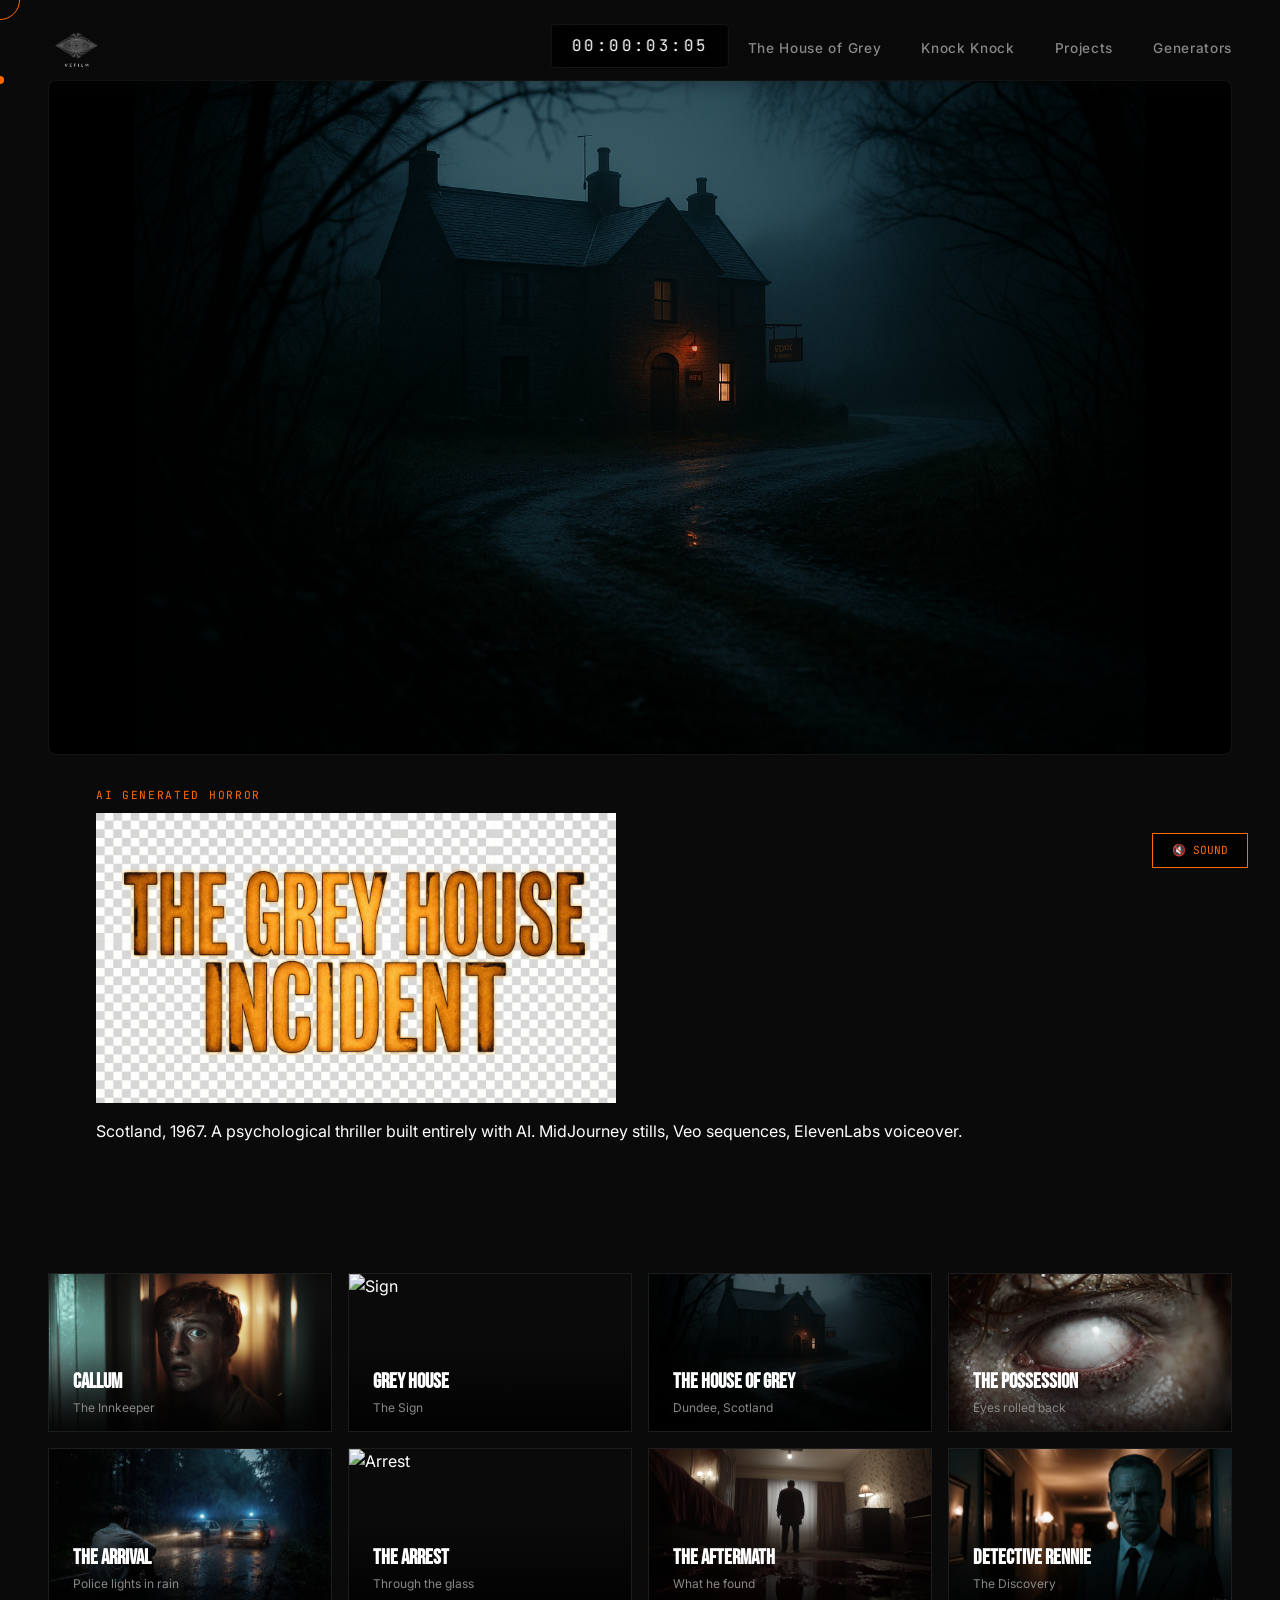
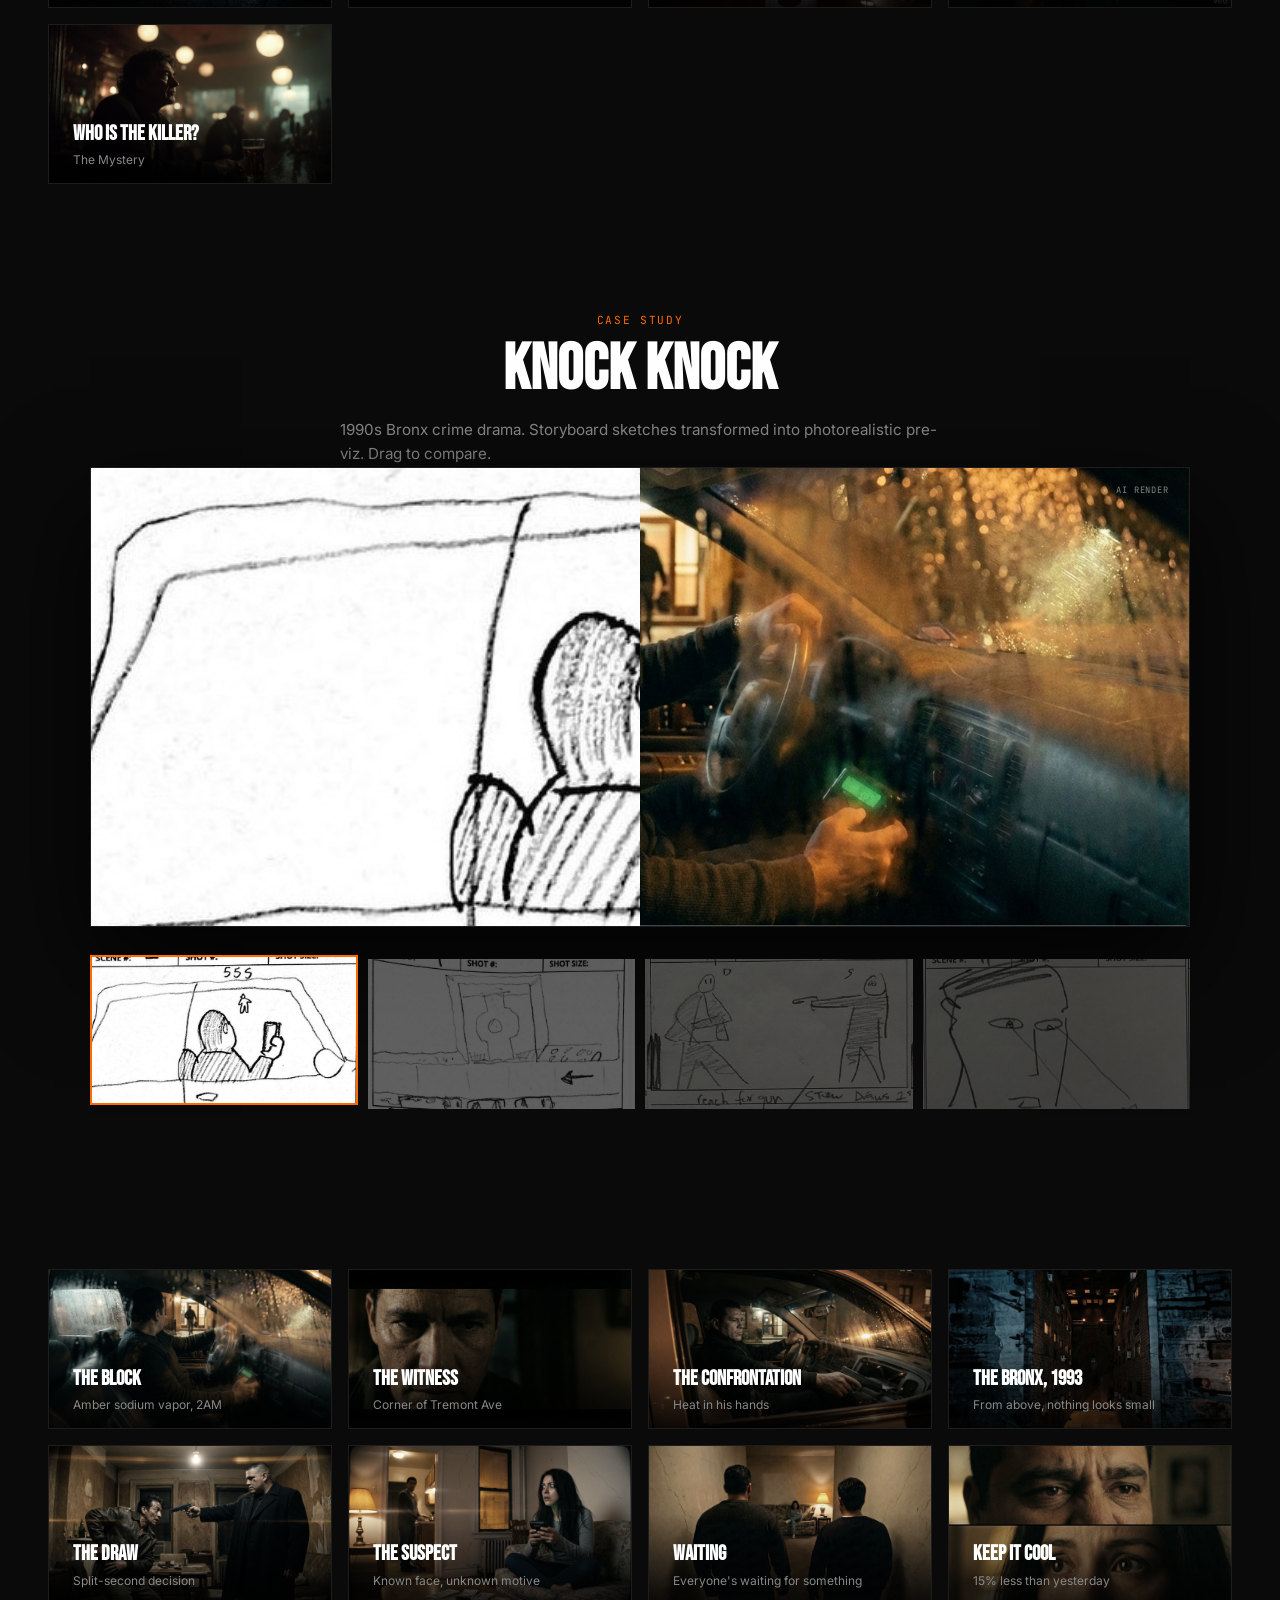
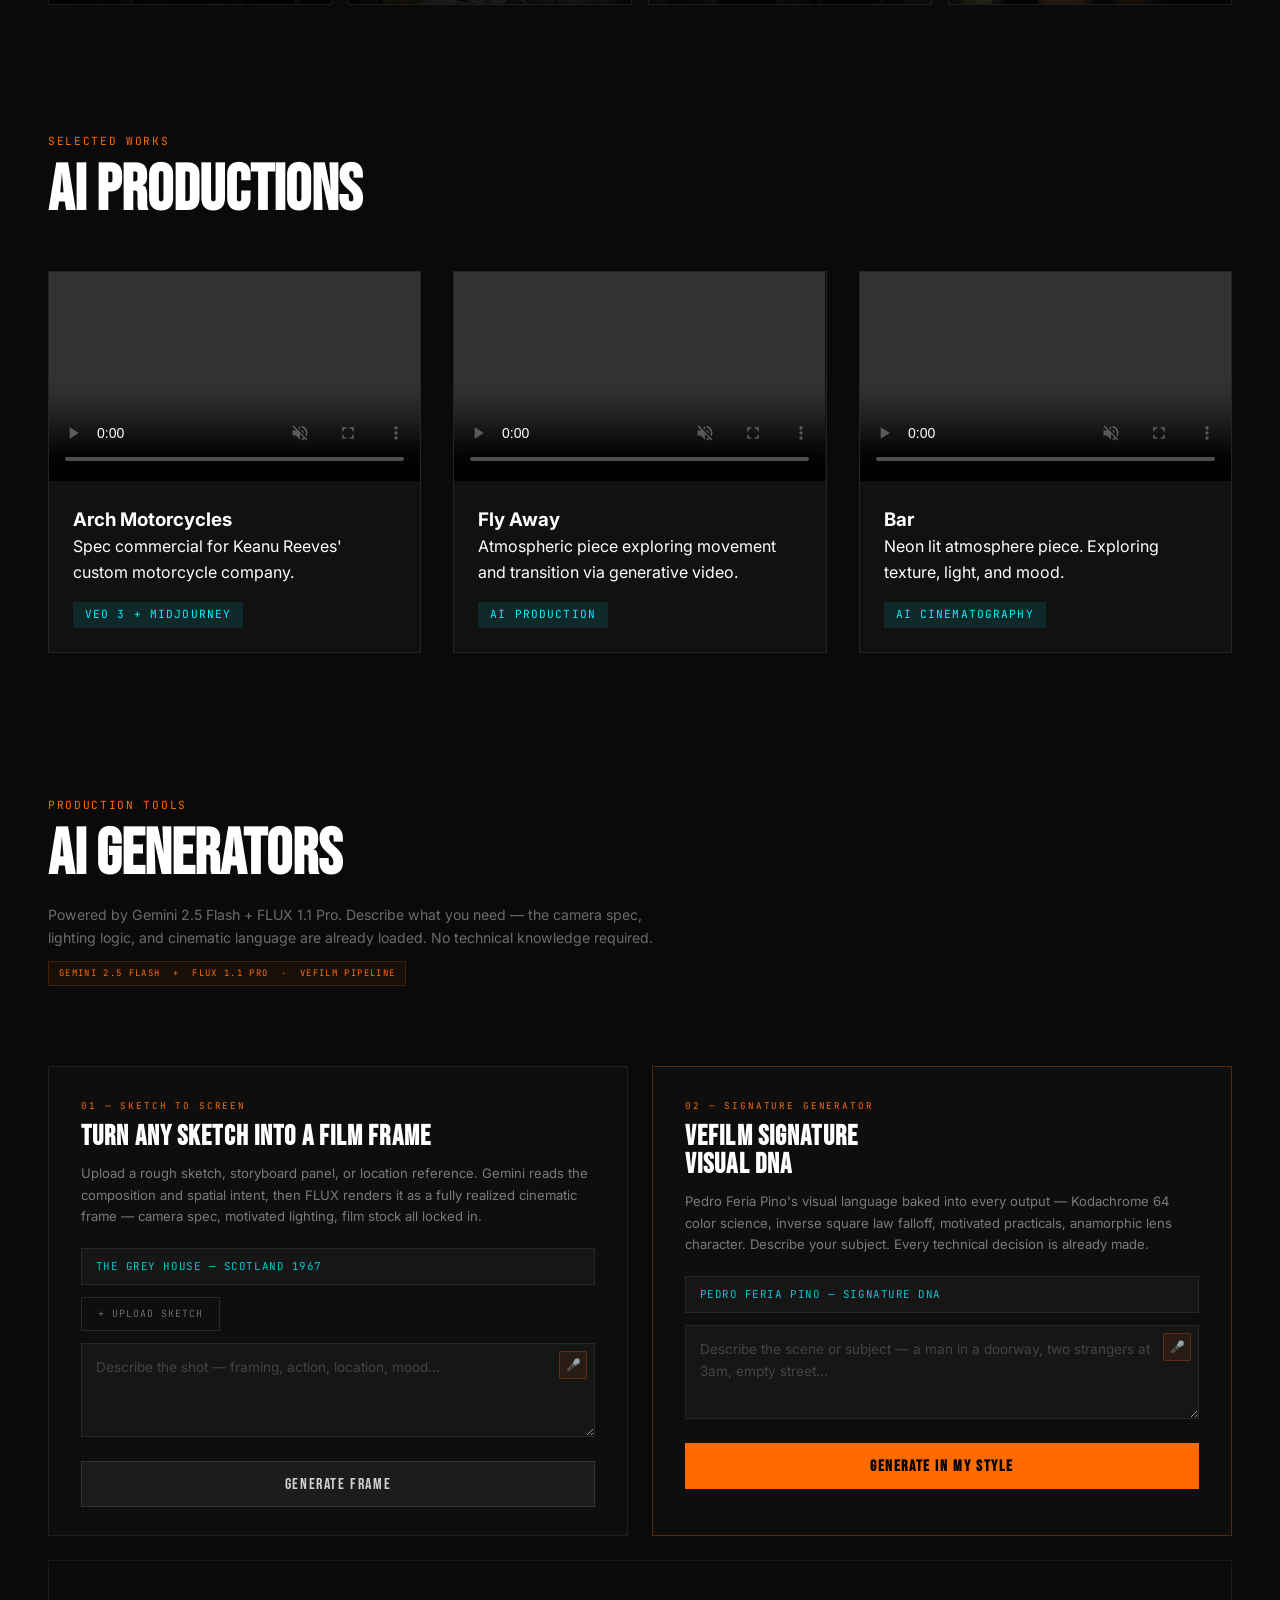
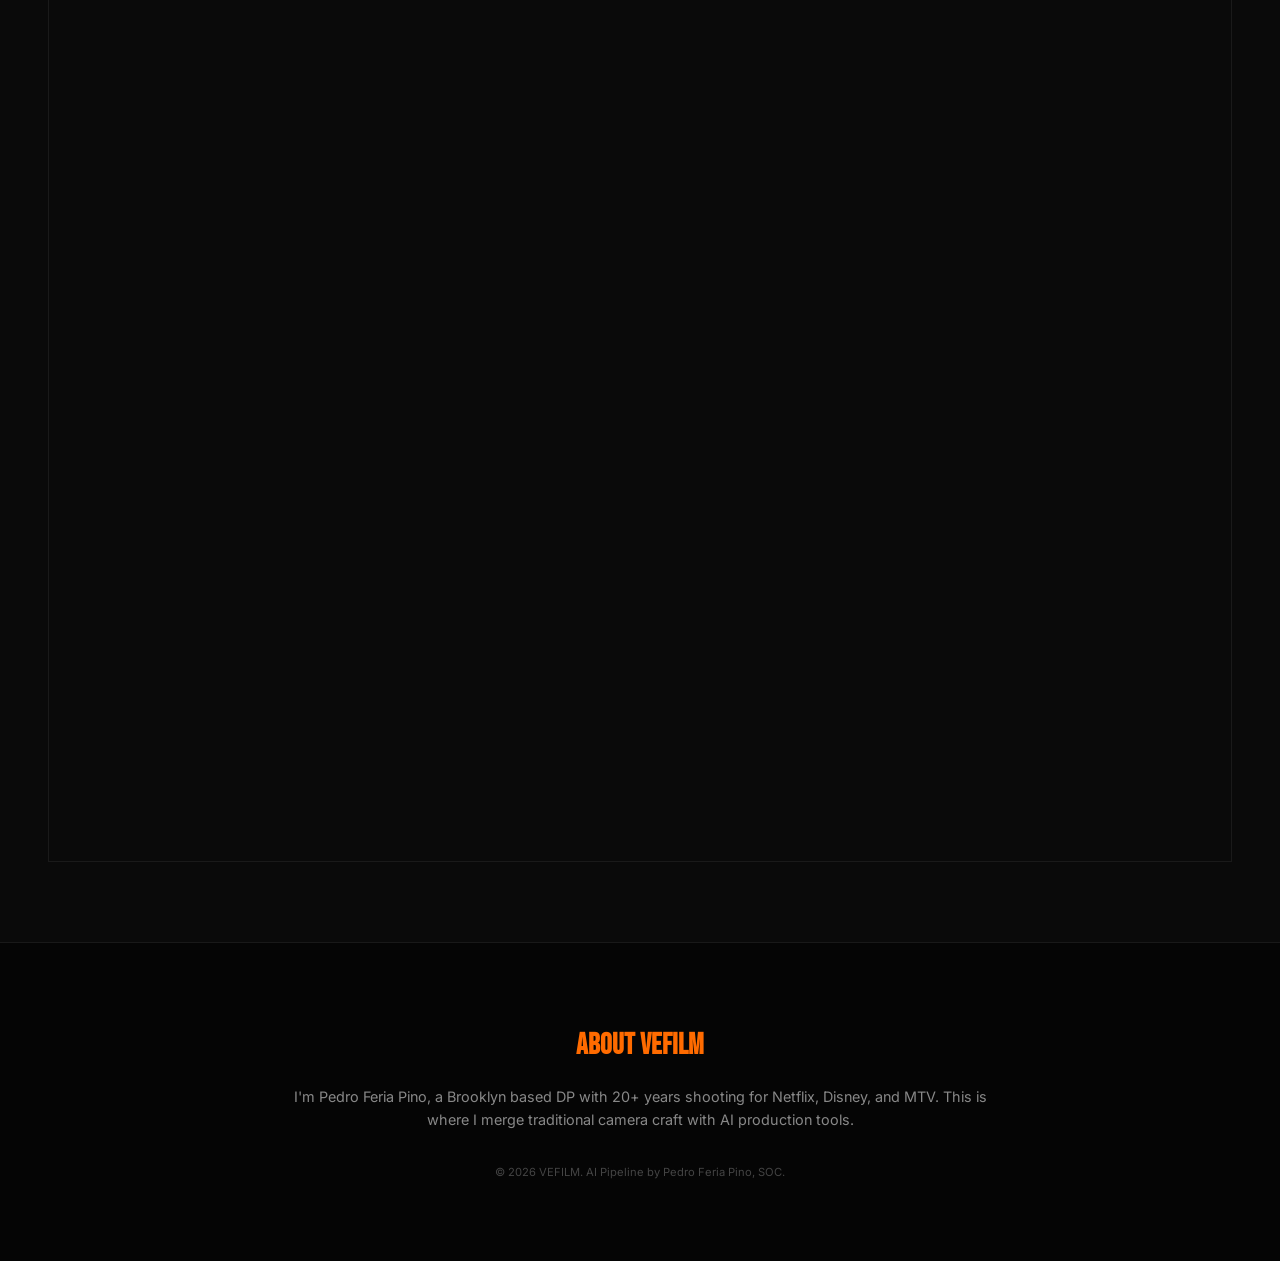
==== commit b21714c2: "Replace text title with Grey House title card image Co-Authored-By: Claude Sonnet 4.6 <noreply@anthr" ====
--- a/index_new.html
+++ b/index_new.html
@@ -313,7 +313,7 @@
         </video>
         <div class="hero-info">
             <p class="section-label">AI Generated Horror</p>
-            <h1>The House of Grey<br>Incident</h1>
+            <img src="images/GreyHouse/title_grey_house.png" alt="The Grey House Incident" style="max-width: 520px; width: 100%; display: block; margin-bottom: 1rem;">
             <p>Scotland, 1967. A psychological thriller built entirely with AI. MidJourney stills, Veo sequences, ElevenLabs voiceover.</p>
         </div>
     </section>
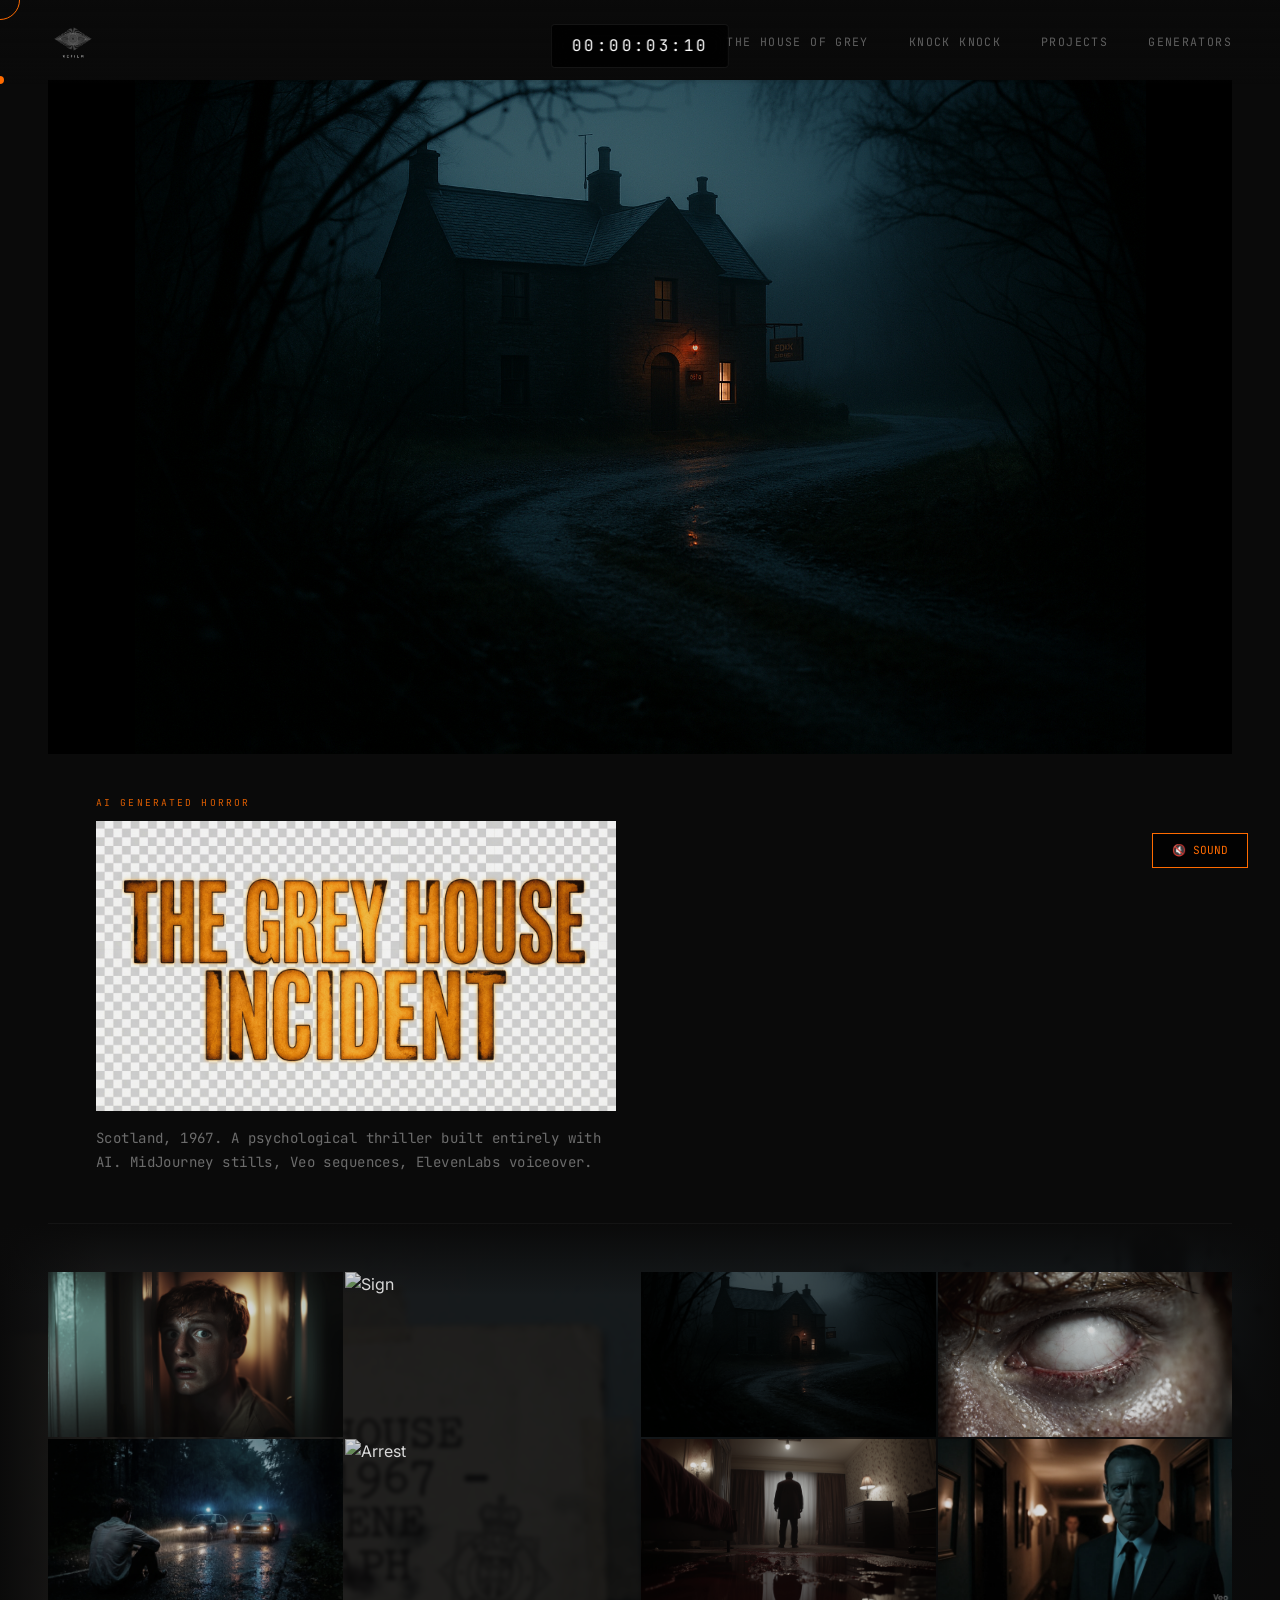
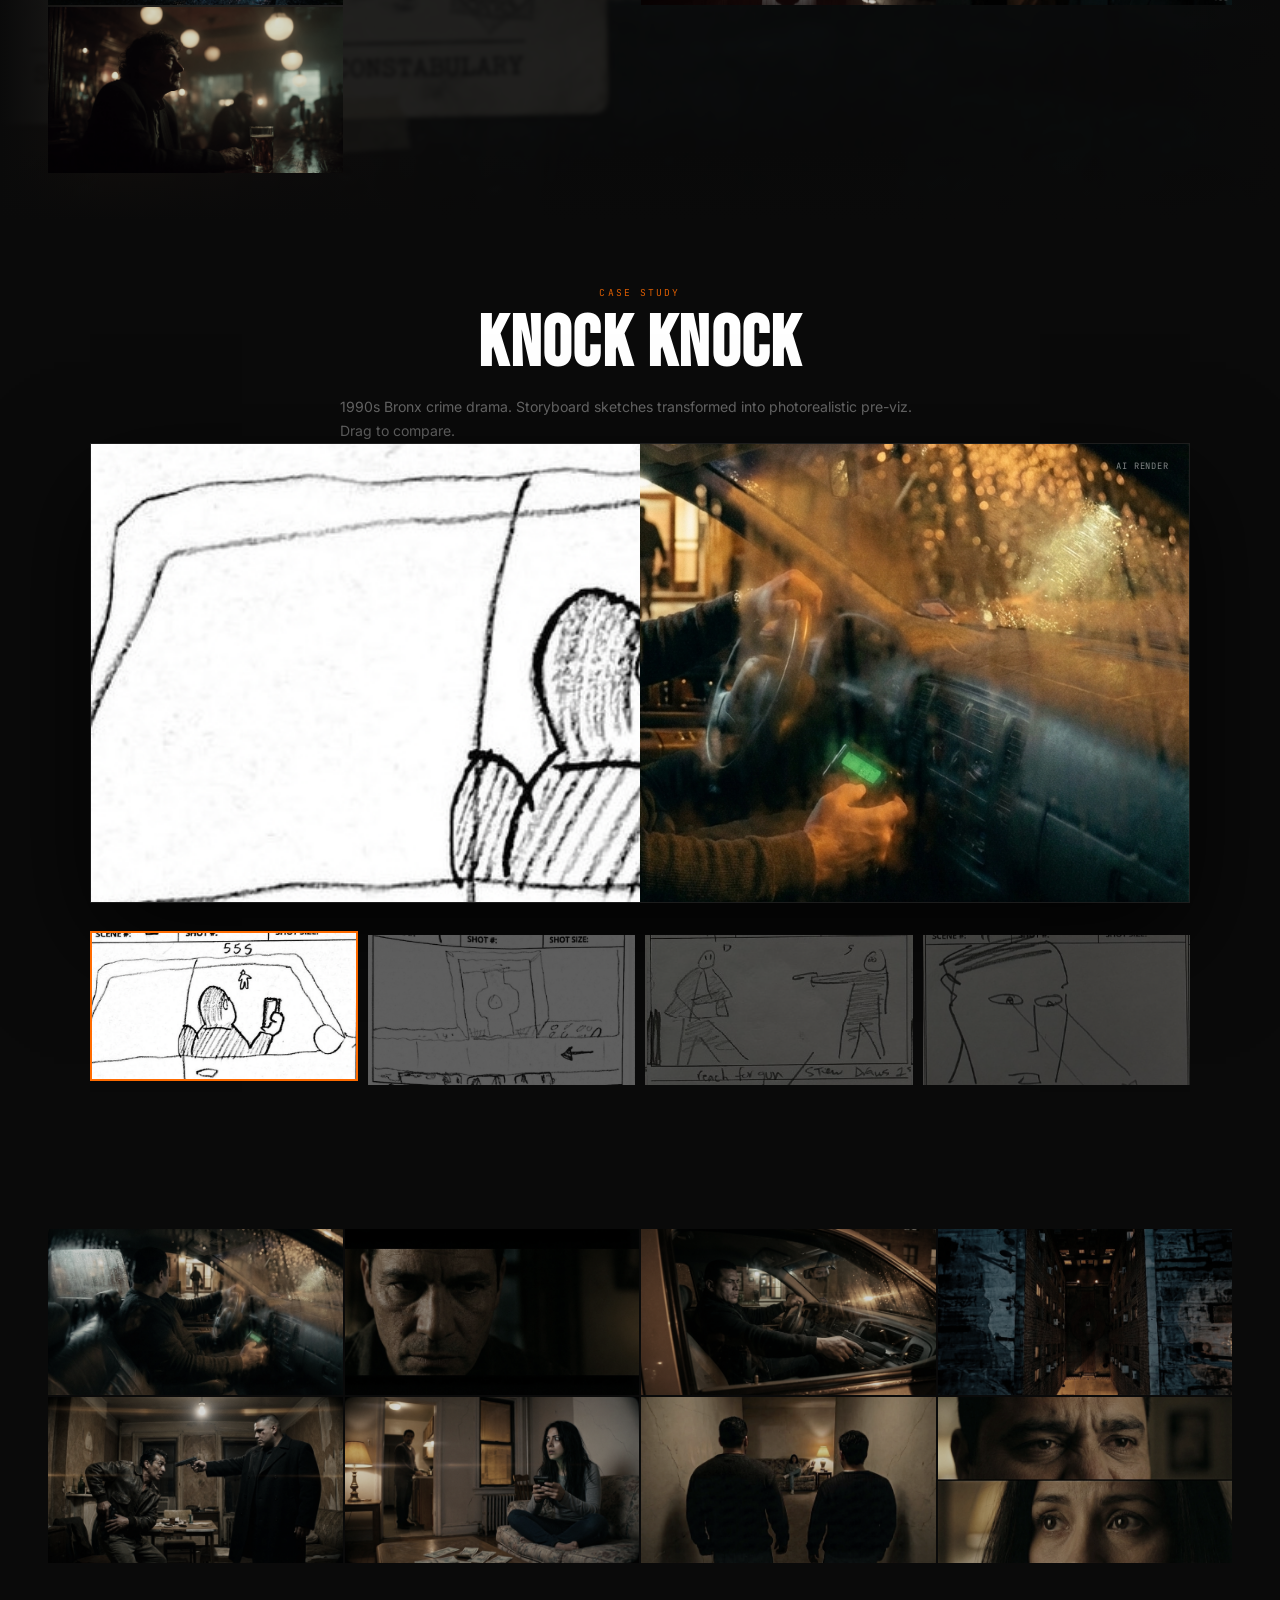
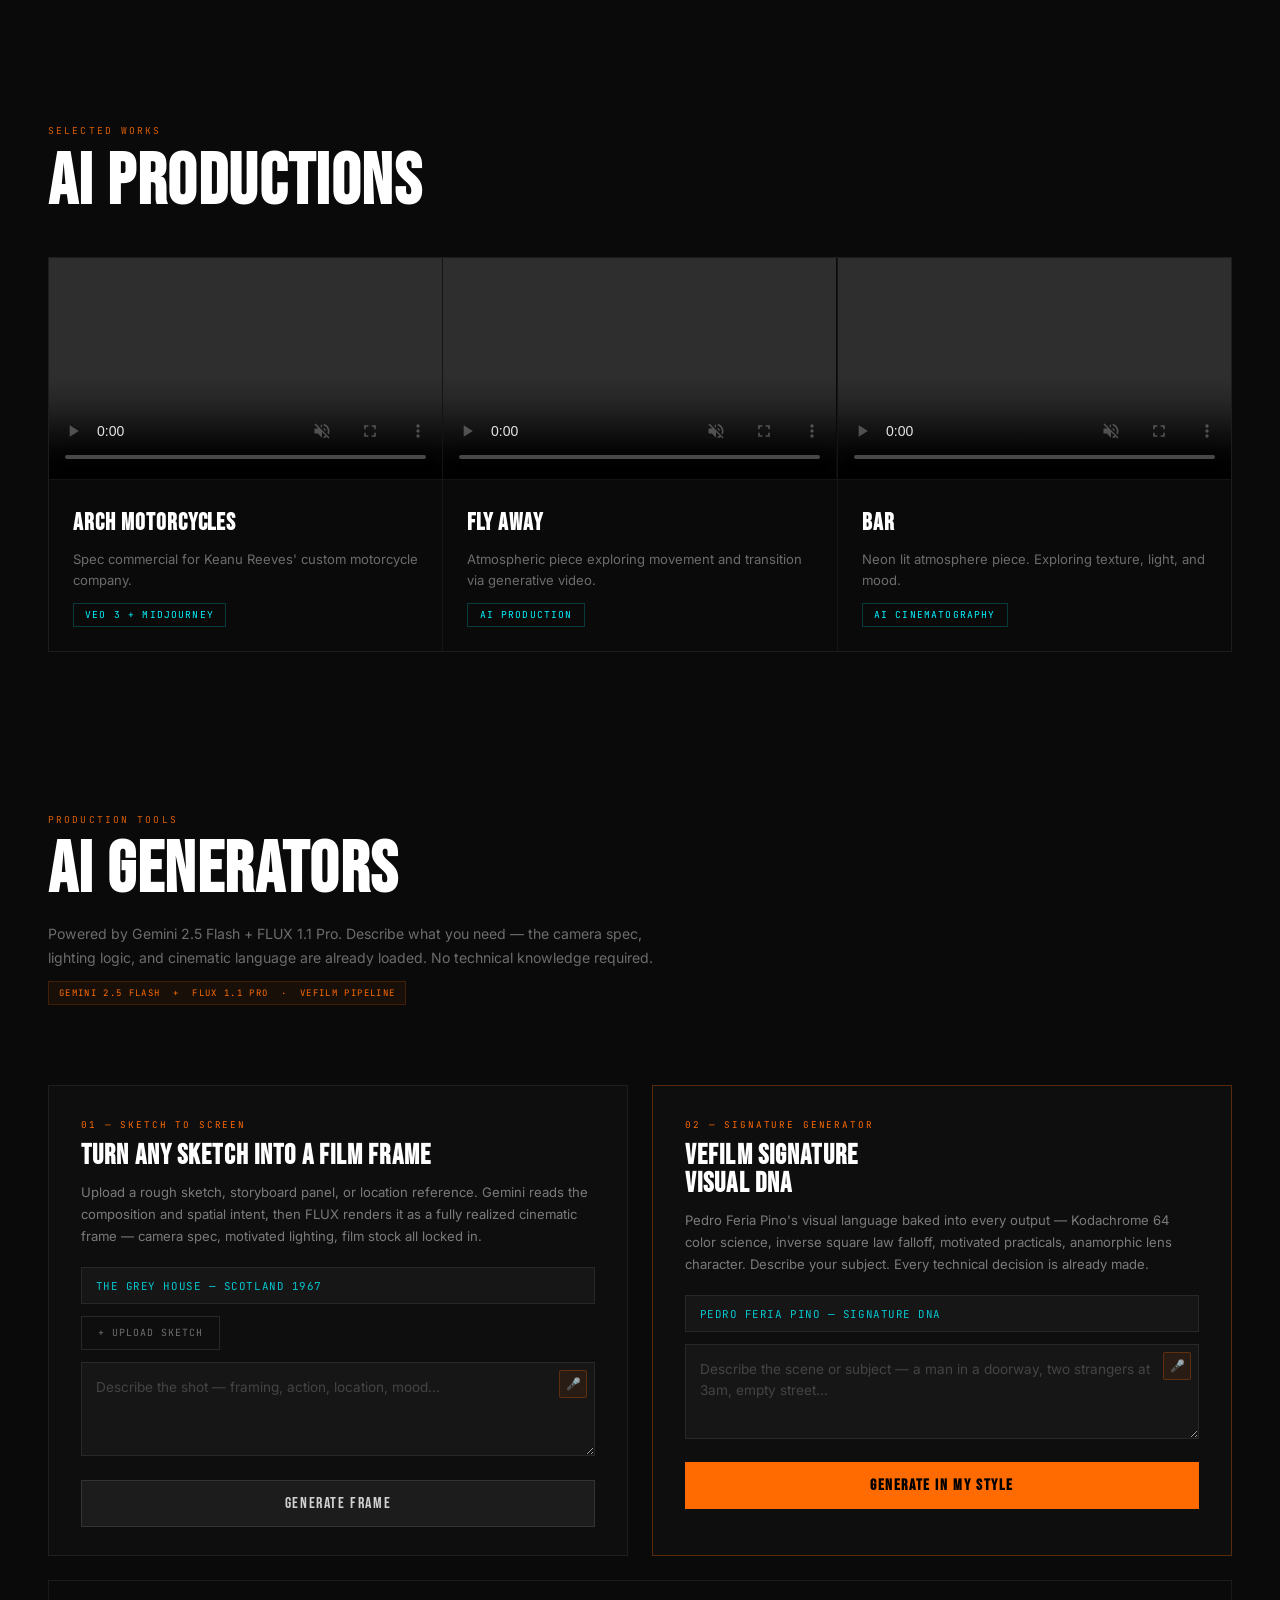
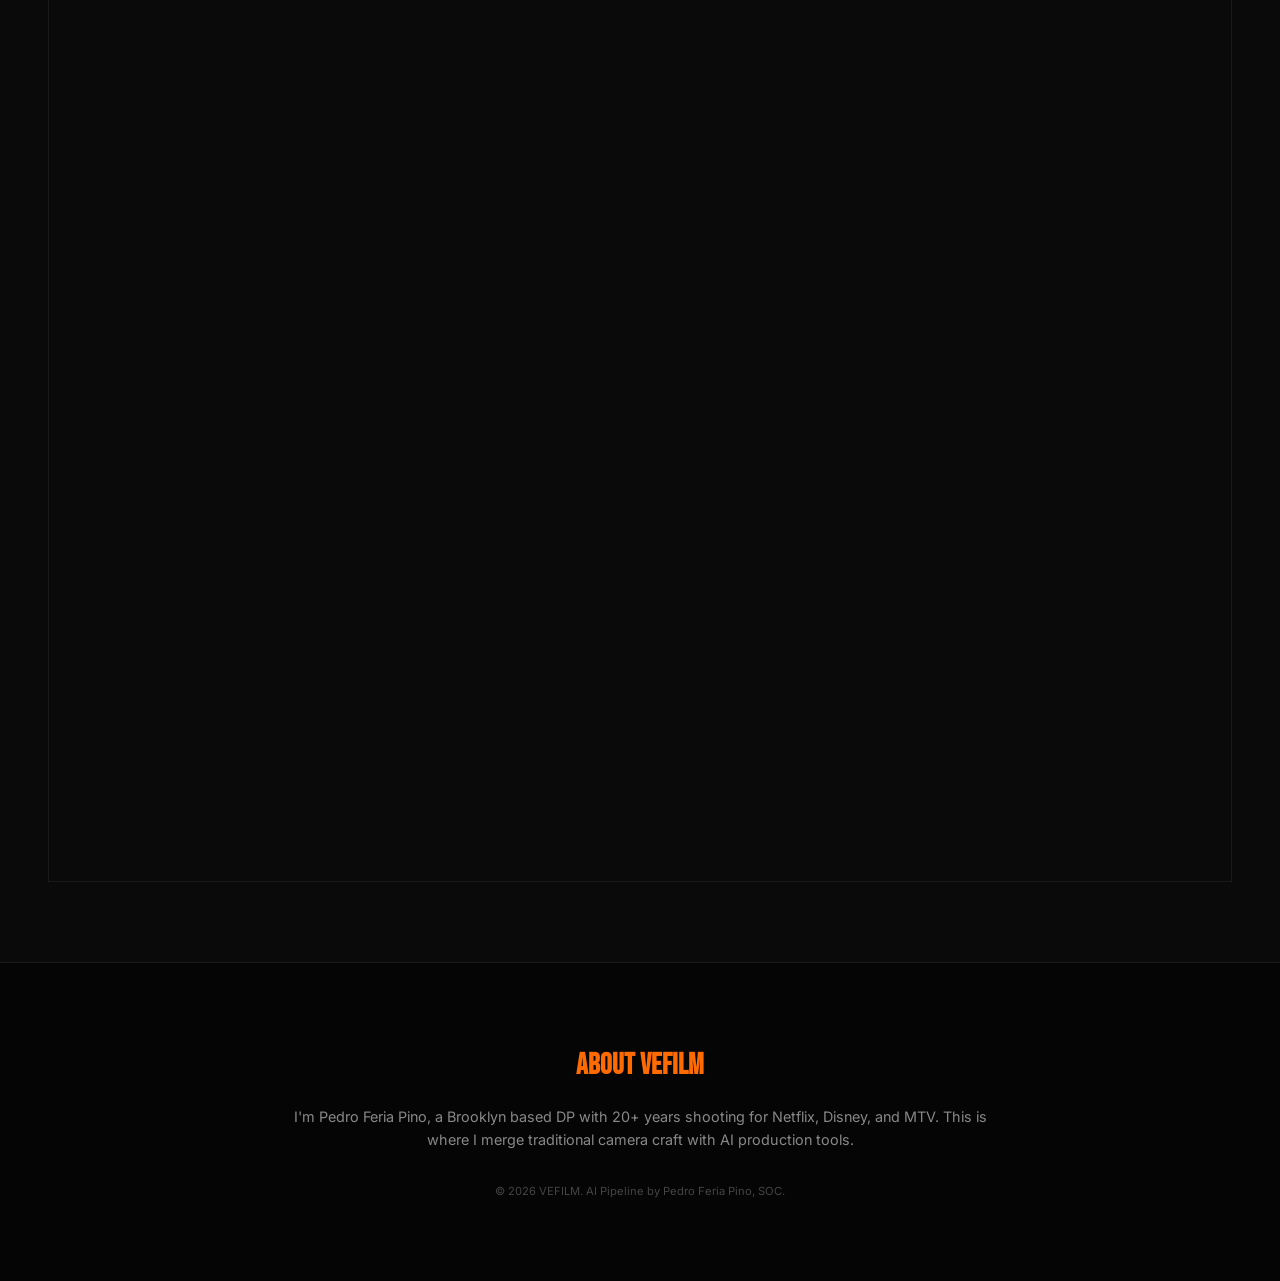
==== commit a01d9eb8: "Full site design pass: crime scene bg behind lookbook, nav/typography/card polish - Crime scene phot" ====
--- a/index_new.html
+++ b/index_new.html
@@ -40,28 +40,118 @@
         .cursor-hover .cursor-dot { transform: translate(-50%, -50%) scale(1.5); background: var(--accent-teal); }
         .cursor-hover .cursor-ring { width: 50px; height: 50px; border-color: var(--accent-teal); }
         /* NAVIGATION */
-        nav { position: fixed; top: 0; left: 0; right: 0; padding: 1.5rem 3rem; display: flex; justify-content: space-between; align-items: center; z-index: 1000; background: linear-gradient(to bottom, rgba(10,10,10,0.95), transparent); }
-        .logo { height: 50px; }
+        nav {
+            position: fixed; top: 0; left: 0; right: 0;
+            padding: 1.25rem 3rem;
+            display: flex; justify-content: space-between; align-items: center;
+            z-index: 1000;
+            background: linear-gradient(to bottom, rgba(10,10,10,0.98) 0%, rgba(10,10,10,0.6) 70%, transparent 100%);
+            backdrop-filter: blur(0px);
+        }
+        .logo { height: 44px; opacity: 0.92; transition: opacity 0.2s; }
+        .logo:hover { opacity: 1; }
         .nav-links { display: flex; gap: 2.5rem; }
-        .nav-links a { color: var(--text-dim); text-decoration: none; font-size: 0.85rem; font-weight: 500; letter-spacing: 0.05em; transition: color 0.3s; }
-        .nav-links a:hover { color: var(--text); }
-        section { padding: 4rem 3rem; }
-        .section-label { font-size: 0.7rem; color: var(--accent); letter-spacing: 0.15em; text-transform: uppercase; margin-bottom: 0.5rem; font-family: 'JetBrains Mono', monospace; }
-        .section-title { font-family: 'Bebas Neue', sans-serif; font-size: clamp(2.5rem, 6vw, 4rem); line-height: 1; }
-        .section-desc { color: var(--text-dim); max-width: 600px; margin-top: 1rem; font-size: 0.95rem; }
+        .nav-links a {
+            color: rgba(255,255,255,0.35);
+            text-decoration: none;
+            font-size: 0.72rem;
+            font-family: 'JetBrains Mono', monospace;
+            letter-spacing: 0.12em;
+            text-transform: uppercase;
+            transition: color 0.25s;
+        }
+        .nav-links a:hover { color: rgba(255,255,255,0.85); }
+        section { padding: 5rem 3rem; }
+        .section-label {
+            font-size: 0.6rem;
+            color: var(--accent);
+            letter-spacing: 0.22em;
+            text-transform: uppercase;
+            margin-bottom: 0.65rem;
+            font-family: 'JetBrains Mono', monospace;
+            opacity: 0.85;
+        }
+        .section-title {
+            font-family: 'Bebas Neue', sans-serif;
+            font-size: clamp(2.8rem, 6vw, 4.5rem);
+            line-height: 0.95;
+            letter-spacing: 0.02em;
+        }
+        .section-desc { color: rgba(255,255,255,0.38); max-width: 600px; margin-top: 1rem; font-size: 0.88rem; line-height: 1.7; }
         /* HERO & VIDEO */
         .hero-video { position: relative; width: 100%; margin-top: 80px; padding: 0 3rem; }
-        .hero-video video { width: 100%; max-height: 75vh; object-fit: contain; background: #000; display: block; border-radius: 8px; border: 1px solid var(--border); }
-        .hero-info { padding: 2rem 3rem; }
+        .hero-video video {
+            width: 100%; max-height: 75vh; object-fit: contain;
+            background: #000; display: block;
+            border-radius: 0;
+            border: none;
+            border-bottom: 1px solid rgba(255,255,255,0.04);
+        }
+        .hero-info {
+            padding: 2.5rem 3rem 3rem;
+            border-bottom: 1px solid rgba(255,255,255,0.04);
+        }
+        .hero-info img { filter: brightness(0.95); }
+        .hero-info p:last-child {
+            color: rgba(255,255,255,0.4);
+            font-size: 0.88rem;
+            line-height: 1.7;
+            max-width: 520px;
+            margin-top: 0.5rem;
+            font-family: 'JetBrains Mono', monospace;
+            letter-spacing: 0.03em;
+        }
         /* LOOKBOOK GRID */
-        .lookbook-grid { display: grid; grid-template-columns: repeat(auto-fit, minmax(280px, 1fr)); gap: 1rem; margin-top: 2rem; }
-        .lookbook-item { position: relative; overflow: hidden; aspect-ratio: 16/9; border: 1px solid var(--border); }
-        .lookbook-item img { width: 100%; height: 100%; object-fit: cover; transition: transform 0.6s cubic-bezier(0.16, 1, 0.3, 1), filter 0.5s; filter: grayscale(0.4); }
-        .lookbook-item:hover img { transform: scale(1.08); filter: grayscale(0); }
-        .lookbook-caption { position: absolute; bottom: 0; left: 0; right: 0; padding: 1.5rem; background: linear-gradient(to top, rgba(0,0,0,0.9), transparent); transform: translateY(10px); transition: 0.3s; }
-        .lookbook-item:hover .lookbook-caption { transform: translateY(0); }
-        .lookbook-caption h4 { font-family: 'Bebas Neue', sans-serif; font-size: 1.3rem; }
-        .lookbook-caption p { font-size: 0.75rem; color: var(--text-dim); }
+        .lookbook-section {
+            position: relative;
+            padding: 4rem 3rem;
+            overflow: hidden;
+        }
+        .lookbook-section::before {
+            content: '';
+            position: absolute;
+            inset: -10%;
+            background: url('images/GreyHouse/crime_scene_card.png') center / cover no-repeat;
+            opacity: 0.12;
+            z-index: 0;
+            transform: scale(1.05);
+            filter: blur(2px) saturate(0.6);
+        }
+        .lookbook-section::after {
+            content: '';
+            position: absolute;
+            inset: 0;
+            background:
+                linear-gradient(to bottom, var(--bg) 0%, transparent 12%, transparent 88%, var(--bg) 100%),
+                linear-gradient(to right, var(--bg) 0%, transparent 8%, transparent 92%, var(--bg) 100%);
+            z-index: 1;
+            pointer-events: none;
+        }
+        .lookbook-section .lookbook-grid { position: relative; z-index: 2; }
+        .lookbook-grid { display: grid; grid-template-columns: repeat(auto-fit, minmax(280px, 1fr)); gap: 2px; margin-top: 0; }
+        .lookbook-item {
+            position: relative;
+            overflow: hidden;
+            aspect-ratio: 16/9;
+            border: none;
+        }
+        .lookbook-item img {
+            width: 100%; height: 100%; object-fit: cover;
+            transition: transform 0.7s cubic-bezier(0.16, 1, 0.3, 1), filter 0.5s;
+            filter: grayscale(0.5) brightness(0.85);
+        }
+        .lookbook-item:hover img { transform: scale(1.06); filter: grayscale(0) brightness(1); }
+        .lookbook-caption {
+            position: absolute; bottom: 0; left: 0; right: 0;
+            padding: 1.5rem 1.25rem 1rem;
+            background: linear-gradient(to top, rgba(0,0,0,0.92) 0%, rgba(0,0,0,0.4) 60%, transparent 100%);
+            transform: translateY(6px);
+            opacity: 0;
+            transition: transform 0.3s ease, opacity 0.3s ease;
+        }
+        .lookbook-item:hover .lookbook-caption { transform: translateY(0); opacity: 1; }
+        .lookbook-caption h4 { font-family: 'Bebas Neue', sans-serif; font-size: 1.25rem; letter-spacing: 0.06em; }
+        .lookbook-caption p { font-size: 0.7rem; color: rgba(255,255,255,0.5); margin-top: 2px; font-family: 'JetBrains Mono', monospace; letter-spacing: 0.06em; }
         /* CONSOLE SLIDER */
         .console-section { padding: 4rem 3rem; display: flex; flex-direction: column; align-items: center; }
         .console { width: 100%; max-width: 1100px; aspect-ratio: 2.39/1; position: relative; border: 1px solid var(--border); overflow: hidden; box-shadow: 0 40px 100px rgba(0,0,0,0.8); touch-action: none; }
@@ -72,12 +162,15 @@
         .thumb { aspect-ratio: 16/9; background-size: cover; background-position: center; cursor: pointer; opacity: 0.35; transition: 0.3s; border: 2px solid transparent; }
         .thumb.active { opacity: 1; border-color: var(--accent); transform: translateY(-4px); }
         /* PROJECTS */
-        .project-grid { display: grid; grid-template-columns: repeat(auto-fit, minmax(350px, 1fr)); gap: 2rem; margin-top: 3rem; }
-        .project-card { background: var(--bg-card); border: 1px solid var(--border); overflow: hidden; transition: 0.3s; }
-        .project-card:hover { border-color: var(--accent-teal); }
-        .project-card video { width: 100%; aspect-ratio: 16/9; object-fit: cover; display: block; }
-        .project-info { padding: 1.5rem; }
-        .project-tag { display: inline-block; padding: 0.25rem 0.75rem; background: rgba(0,242,255,0.1); color: var(--accent-teal); font-size: 0.7rem; text-transform: uppercase; letter-spacing: 0.1em; margin-top: 1rem; font-family: 'JetBrains Mono', monospace; }
+        .project-grid { display: grid; grid-template-columns: repeat(auto-fit, minmax(350px, 1fr)); gap: 1px; margin-top: 2.5rem; background: rgba(255,255,255,0.04); border: 1px solid rgba(255,255,255,0.04); }
+        .project-card { background: var(--bg); overflow: hidden; transition: background 0.3s; }
+        .project-card:hover { background: #0f0f0f; }
+        .project-card video { width: 100%; aspect-ratio: 16/9; object-fit: cover; display: block; filter: brightness(0.9); transition: filter 0.4s; }
+        .project-card:hover video { filter: brightness(1); }
+        .project-info { padding: 1.5rem; border-top: 1px solid rgba(255,255,255,0.04); }
+        .project-info h3 { font-family: 'Bebas Neue', sans-serif; font-size: 1.5rem; letter-spacing: 0.04em; margin-bottom: 0.4rem; }
+        .project-info p { color: rgba(255,255,255,0.4); font-size: 0.82rem; line-height: 1.6; }
+        .project-tag { display: inline-block; padding: 0.2rem 0.7rem; background: transparent; color: var(--accent-teal); font-size: 0.6rem; text-transform: uppercase; letter-spacing: 0.12em; margin-top: 0.75rem; font-family: 'JetBrains Mono', monospace; border: 1px solid rgba(0,242,255,0.2); }
         /* GENERATORS */
         .gen-grid {
             display: grid;
@@ -317,8 +410,8 @@
             <p>Scotland, 1967. A psychological thriller built entirely with AI. MidJourney stills, Veo sequences, ElevenLabs voiceover.</p>
         </div>
     </section>
-    <!-- SECTION: LOOKBOOK -->
-    <section>
+    <!-- SECTION: GREY HOUSE LOOKBOOK -->
+    <section class="lookbook-section" style="padding: 3rem;">
         <div class="lookbook-grid">
             <div class="lookbook-item"><img src="images/GreyHouse/08_callum.png" alt="Callum"><div class="lookbook-caption"><h4>Callum</h4><p>The Innkeeper</p></div></div>
             <div class="lookbook-item"><img src="images/GreyHouse/02_sign.png" alt="Sign"><div class="lookbook-caption"><h4>Grey House</h4><p>The Sign</p></div></div>
